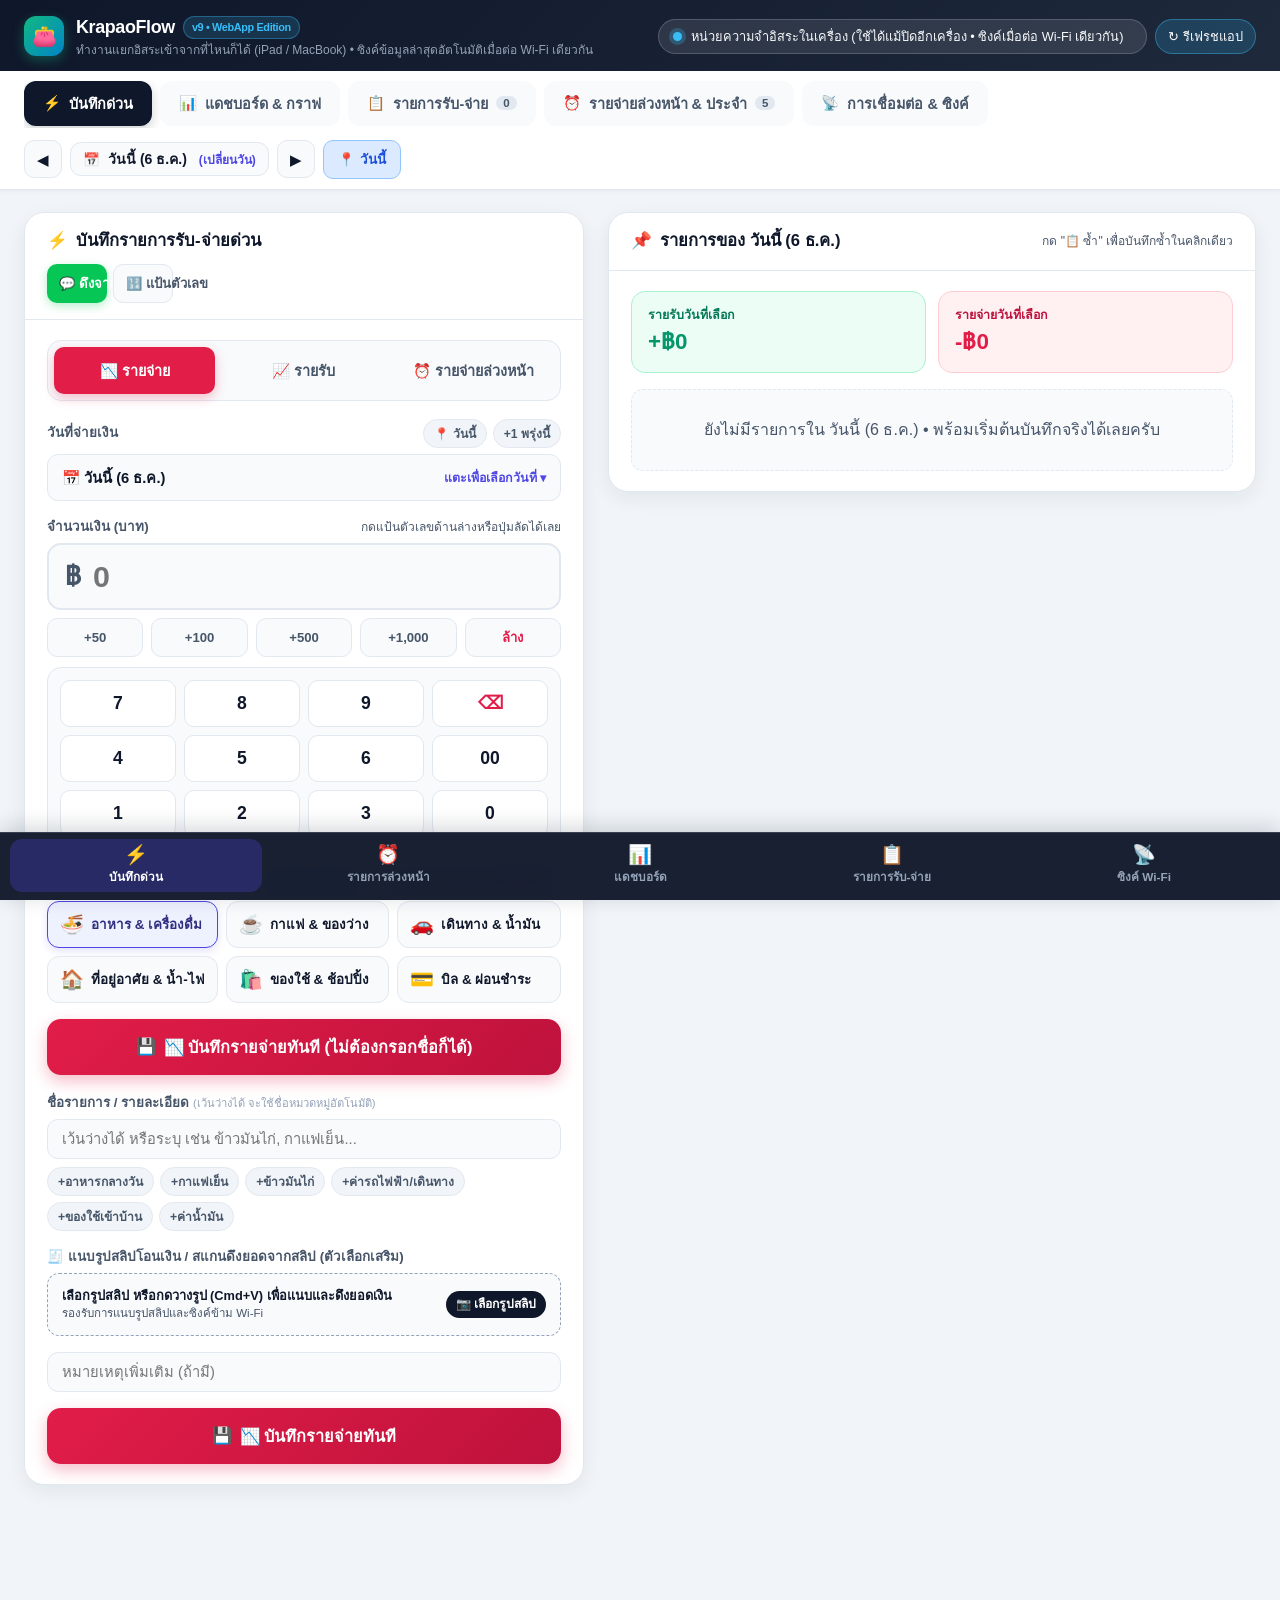
==== KrapaoFlow-Portable-App.html @ 276aabe4 "Add 1-Click Krungthai Connext & LINE smart text import modal" ====
<!DOCTYPE html>
<html lang="th">
<head>
  <meta charset="UTF-8" />
  <meta name="viewport" content="width=device-width, initial-scale=1.0, viewport-fit=cover" />
  <title>KrapaoFlow — บันทึกรายรับ-รายจ่าย • แดชบอร์ดกราฟ • ซิงค์ Wi-Fi เดียวกัน</title>
  <link rel="icon" href="./icon.svg" type="image/svg+xml" />
  <link rel="apple-touch-icon" href="./icon.svg" />
  <style>
:root {
  --bg-app: #F1F5F9;
  --bg-surface: #FFFFFF;
  --bg-subtle: #F8FAFC;
  --bg-header: #0F172A;
  --text-main: #0F172A;
  --text-secondary: #475569;
  --text-muted: #94A3B8;
  --border-color: #E2E8F0;
  --border-focus: #4F46E5;

  --income-color: #059669;
  --income-light: #10B981;
  --income-bg: #ECFDF5;
  --income-border: #A7F3D0;

  --expense-color: #E11D48;
  --expense-light: #F43F5E;
  --expense-bg: #FFF1F2;
  --expense-border: #FECDD3;

  --upcoming-color: #4F46E5;
  --upcoming-bg: #EEF2FF;
  --upcoming-border: #C7D2FE;

  --radius-sm: 10px;
  --radius-md: 14px;
  --radius-lg: 20px;
  --radius-xl: 24px;

  --shadow-sm: 0 1px 3px rgba(15, 23, 42, 0.06);
  --shadow-md: 0 6px 20px rgba(15, 23, 42, 0.07);
  --shadow-lg: 0 16px 36px rgba(15, 23, 42, 0.16);
}

* {
  box-sizing: border-box;
  margin: 0;
  padding: 0;
  -webkit-tap-highlight-color: transparent;
}

html {
  width: 100%;
  max-width: 100vw;
  overflow-x: hidden;
}

body {
  font-family: -apple-system, BlinkMacSystemFont, "SF Pro Text", "SF Pro Display", "IBM Plex Sans Thai", "Sarabun", sans-serif;
  background-color: var(--bg-app);
  color: var(--text-main);
  line-height: 1.5;
  width: 100%;
  max-width: 100vw;
  min-height: 100vh;
  overflow-x: hidden;
  padding-bottom: 45vh;
}

/* Top Header (with iPadOS Standalone Safe-Area Inset support) */
.topbar {
  background: linear-gradient(135deg, #0F172A 0%, #1E293B 100%);
  color: #FFFFFF;
  padding: max(14px, calc(env(safe-area-inset-top, 0px) + 10px)) 24px 12px;
  position: relative;
  z-index: 120;
}

.topbar-inner {
  max-width: 1400px;
  margin: 0 auto;
  display: flex;
  align-items: center;
  justify-content: space-between;
  flex-wrap: wrap;
  gap: 14px;
}

.brand {
  display: flex;
  align-items: center;
  gap: 12px;
}

.brand-logo {
  width: 40px;
  height: 40px;
  border-radius: 12px;
  background: linear-gradient(135deg, #10B981, #0284C7);
  display: flex;
  align-items: center;
  justify-content: center;
  font-size: 20px;
  box-shadow: 0 4px 12px rgba(16, 185, 129, 0.35);
}

.brand-title {
  font-size: 1.12rem;
  font-weight: 800;
  letter-spacing: -0.02em;
  display: flex;
  align-items: center;
  gap: 8px;
}

.brand-badge {
  font-size: 0.68rem;
  background: rgba(56, 189, 248, 0.16);
  border: 1px solid rgba(56, 189, 248, 0.35);
  padding: 2px 8px;
  border-radius: 999px;
  font-weight: 600;
  color: #38BDF8;
}

/* Primary Navigation Bar */
.primary-nav-wrap {
  background: #FFFFFF;
  border-bottom: 1px solid var(--border-color);
  position: relative;
  z-index: 115;
  box-shadow: var(--shadow-sm);
}

button,
.nav-tab-btn,
.type-tab,
.cat-chip,
.quick-amt-btn,
.numpad-btn,
.quick-tag,
.filter-pill,
.btn-action-sm,
.btn-pay-now,
.btn-today,
.btn-icon-nav,
.cal-day-cell {
  touch-action: manipulation;
  cursor: pointer;
}

/* Critical iPadOS WebKit Standalone Fix: prevent child spans inside buttons from splitting touchstart/touchend targets */
button > *,
.cat-chip *,
.nav-tab-btn > *,
.type-tab > *,
.btn-submit > *,
.btn-today > *,
.wifi-sync-pill > *,
.btn-action-sm > *,
.cal-day-cell * {
  pointer-events: none;
}

button:active,
.cat-chip:active,
.quick-amt-btn:active,
.filter-pill:active,
.nav-tab-btn:active {
  transform: scale(0.97);
}

.primary-nav-inner {
  max-width: 1400px;
  margin: 0 auto;
  padding: 10px 24px;
  display: flex;
  align-items: center;
  justify-content: space-between;
  gap: 12px;
  flex-wrap: wrap;
}

.nav-tabs {
  display: flex;
  align-items: center;
  gap: 8px;
  overflow-x: auto;
  padding-bottom: 2px;
}

.nav-tab-btn {
  display: inline-flex;
  align-items: center;
  gap: 8px;
  padding: 10px 18px;
  border-radius: 12px;
  border: 1.5px solid transparent;
  background: var(--bg-subtle);
  color: var(--text-secondary);
  font-size: 0.9rem;
  font-weight: 700;
  cursor: pointer;
  transition: all 0.18s ease;
  white-space: nowrap;
}

.nav-tab-btn:hover {
  background: #E2E8F0;
  color: var(--text-main);
}

.nav-tab-btn.active {
  background: #0F172A;
  color: #FFFFFF;
  box-shadow: 0 4px 12px rgba(15, 23, 42, 0.2);
}

.nav-tab-badge {
  font-size: 0.72rem;
  padding: 1px 7px;
  border-radius: 999px;
  background: rgba(255, 255, 255, 0.2);
  color: inherit;
}

.nav-tab-btn:not(.active) .nav-tab-badge {
  background: #E2E8F0;
  color: #475569;
}

/* Global Date Bar */
.date-quick-bar {
  display: flex;
  align-items: center;
  gap: 8px;
  flex-wrap: wrap;
}

.btn-icon-nav {
  width: 38px;
  height: 38px;
  border-radius: 10px;
  border: 1px solid var(--border-color);
  background: var(--bg-subtle);
  color: var(--text-main);
  font-size: 0.92rem;
  cursor: pointer;
  display: flex;
  align-items: center;
  justify-content: center;
  transition: all 0.15s;
}

.btn-icon-nav:hover {
  background: #E2E8F0;
}

.date-display-box {
  display: flex;
  align-items: center;
  gap: 8px;
  background: var(--bg-subtle);
  border: 1px solid var(--border-color);
  padding: 5px 12px;
  border-radius: 11px;
}

.date-label-thai {
  font-weight: 700;
  font-size: 0.88rem;
  color: var(--text-main);
}

.date-input-native {
  border: 1px solid var(--border-color);
  background: #FFFFFF;
  padding: 4px 8px;
  border-radius: 8px;
  font-family: inherit;
  font-size: 0.82rem;
  color: var(--text-main);
  cursor: pointer;
}

.btn-today {
  display: inline-flex;
  align-items: center;
  gap: 5px;
  padding: 8px 14px;
  border-radius: 10px;
  font-weight: 700;
  font-size: 0.84rem;
  cursor: pointer;
  border: none;
  transition: all 0.2s;
}

.btn-today.is-today {
  background: #DBEAFE;
  color: #1D4ED8;
  border: 1px solid #93C5FD;
}

.btn-today.not-today {
  background: linear-gradient(135deg, #2563EB, #4F46E5);
  color: #FFFFFF;
  box-shadow: 0 4px 12px rgba(37, 99, 235, 0.3);
}

/* Wi-Fi Sync Status Pill */
.wifi-sync-pill {
  display: flex;
  align-items: center;
  gap: 9px;
  background: rgba(255, 255, 255, 0.1);
  border: 1px solid rgba(255, 255, 255, 0.18);
  padding: 6px 14px;
  border-radius: 999px;
  cursor: pointer;
  transition: all 0.2s ease;
  color: #F8FAFC;
  font-size: 0.8rem;
}

.wifi-sync-pill:hover {
  background: rgba(255, 255, 255, 0.18);
}

.sync-dot {
  width: 9px;
  height: 9px;
  border-radius: 50%;
  background: #10B981;
  box-shadow: 0 0 0 4px rgba(16, 185, 129, 0.25);
  animation: pulseDot 2s infinite;
}

.sync-dot.standalone {
  background: #38BDF8;
  box-shadow: 0 0 0 4px rgba(56, 189, 248, 0.25);
  animation: none;
}

@keyframes pulseDot {
  0%, 100% { transform: scale(1); opacity: 1; }
  50% { transform: scale(1.2); opacity: 0.8; }
}

/* Main Container */
.main-container {
  max-width: 1400px;
  margin: 0 auto;
  padding: 22px 24px;
}

.view-section {
  display: none;
  animation: fadeInView 0.2s ease;
}

.view-section.active {
  display: block;
}

@keyframes fadeInView {
  from { opacity: 0; transform: translateY(6px); }
  to { opacity: 1; transform: translateY(0); }
}

/* ==========================================
   VIEW 1: QUICK RECORD
   ========================================== */
.record-view-grid {
  display: grid;
  grid-template-columns: 560px 1fr;
  gap: 24px;
  align-items: start;
}

.panel-card {
  background: var(--bg-surface);
  border-radius: var(--radius-lg);
  border: 1px solid var(--border-color);
  box-shadow: var(--shadow-md);
  overflow: hidden;
}

.panel-header {
  padding: 16px 22px;
  border-bottom: 1px solid var(--border-color);
  display: flex;
  align-items: center;
  justify-content: space-between;
  gap: 10px;
  flex-wrap: wrap;
}

.panel-title {
  font-size: 1.04rem;
  font-weight: 800;
  display: flex;
  align-items: center;
  gap: 8px;
}

.panel-body {
  padding: 20px 22px;
}

.entry-type-tabs {
  display: grid;
  grid-template-columns: repeat(3, 1fr);
  gap: 8px;
  background: var(--bg-subtle);
  padding: 6px;
  border-radius: 14px;
  border: 1px solid var(--border-color);
  margin-bottom: 18px;
}

.type-tab {
  border: none;
  background: transparent;
  padding: 12px 10px;
  border-radius: 10px;
  font-weight: 800;
  font-size: 0.9rem;
  cursor: pointer;
  color: var(--text-secondary);
  transition: all 0.15s;
  display: flex;
  align-items: center;
  justify-content: center;
  gap: 6px;
}

.type-tab.active-expense {
  background: var(--expense-color);
  color: #FFFFFF;
  box-shadow: 0 4px 12px rgba(225, 29, 72, 0.28);
}

.type-tab.active-income {
  background: var(--income-color);
  color: #FFFFFF;
  box-shadow: 0 4px 12px rgba(5, 150, 105, 0.28);
}

.type-tab.active-scheduled {
  background: var(--upcoming-color);
  color: #FFFFFF;
  box-shadow: 0 4px 12px rgba(79, 70, 229, 0.28);
}

.form-group {
  margin-bottom: 16px;
}

.form-label-row {
  display: flex;
  align-items: center;
  justify-content: space-between;
  margin-bottom: 6px;
  flex-wrap: wrap;
  gap: 6px;
}

.form-label {
  font-size: 0.84rem;
  font-weight: 700;
  color: var(--text-secondary);
}

.amount-input-wrap {
  position: relative;
  display: flex;
  align-items: center;
}

.currency-prefix {
  position: absolute;
  left: 18px;
  font-size: 1.65rem;
  font-weight: 800;
  color: var(--text-secondary);
}

.amount-input {
  width: 100%;
  padding: 14px 18px 14px 44px;
  font-size: 1.9rem;
  font-weight: 800;
  border-radius: 14px;
  border: 2px solid var(--border-color);
  background: var(--bg-subtle);
  color: var(--text-main);
  font-family: inherit;
  transition: all 0.15s;
}

.amount-input:focus {
  outline: none;
  border-color: var(--border-focus);
  background: #FFFFFF;
}

.quick-amounts {
  display: flex;
  gap: 8px;
  flex-wrap: wrap;
  margin-top: 8px;
}

.quick-amt-btn {
  flex: 1;
  min-width: 60px;
  padding: 8px 12px;
  border-radius: 10px;
  border: 1px solid var(--border-color);
  background: var(--bg-subtle);
  font-size: 0.82rem;
  font-weight: 700;
  color: var(--text-secondary);
  cursor: pointer;
  transition: all 0.15s;
}

.quick-amt-btn:hover {
  background: #E2E8F0;
  color: var(--text-main);
}

.numpad-grid {
  display: grid;
  grid-template-columns: repeat(4, 1fr);
  gap: 8px;
  margin-top: 10px;
  padding: 12px;
  background: var(--bg-subtle);
  border-radius: 14px;
  border: 1px solid var(--border-color);
}

.numpad-btn {
  padding: 12px;
  border-radius: 10px;
  border: 1px solid var(--border-color);
  background: #FFFFFF;
  font-size: 1.1rem;
  font-weight: 800;
  cursor: pointer;
  color: var(--text-main);
}

/* Editable Category Grid */
.category-grid {
  display: grid;
  grid-template-columns: repeat(3, 1fr);
  gap: 8px;
}

.cat-chip-wrap {
  position: relative;
  display: flex;
}

.cat-chip {
  width: 100%;
  display: flex;
  align-items: center;
  gap: 7px;
  padding: 11px 12px;
  border-radius: 12px;
  border: 1.5px solid var(--border-color);
  background: var(--bg-subtle);
  cursor: pointer;
  font-size: 0.84rem;
  font-weight: 700;
  color: var(--text-main);
  transition: all 0.15s;
  text-align: left;
}

.cat-chip-top {
  display: flex;
  align-items: center;
  gap: 7px;
  width: 100%;
}

.cat-chip:hover {
  border-color: #94A3B8;
  background: #FFFFFF;
}

.cat-chip.selected {
  border-color: #4F46E5;
  background: #EEF2FF;
  color: #312E81;
  box-shadow: 0 3px 8px rgba(79, 70, 229, 0.16);
}

.cat-chip-icon {
  font-size: 1.2rem;
  flex-shrink: 0;
}

.cat-chip-name {
  overflow: hidden;
  text-overflow: ellipsis;
  white-space: nowrap;
}

.cat-edit-actions {
  position: absolute;
  top: -8px;
  right: -6px;
  display: flex;
  gap: 5px;
  z-index: 15;
}

.cat-action-mini {
  width: 30px;
  height: 30px;
  border-radius: 999px;
  border: 1.5px solid var(--border-color);
  background: #FFFFFF;
  font-size: 0.82rem;
  cursor: pointer;
  display: flex;
  align-items: center;
  justify-content: center;
  box-shadow: 0 3px 8px rgba(0, 0, 0, 0.16);
}

.cat-action-mini.del {
  background: #FFE4E6;
  color: #E11D48;
  border-color: #FECDD3;
}

.cat-action-mini.edit {
  background: #EEF2FF;
  color: #4F46E5;
  border-color: #C7D2FE;
}

/* Slip Attachment Box */
.slip-upload-box {
  border: 1.5px dashed #94A3B8;
  background: #F8FAFC;
  border-radius: 12px;
  padding: 12px 14px;
  display: flex;
  align-items: center;
  justify-content: space-between;
  gap: 12px;
  flex-wrap: wrap;
}

.slip-preview-thumb {
  width: 48px;
  height: 48px;
  border-radius: 8px;
  object-fit: cover;
  border: 1px solid var(--border-color);
  cursor: pointer;
}

.text-input {
  width: 100%;
  padding: 11px 14px;
  border-radius: 11px;
  border: 1.5px solid var(--border-color);
  background: var(--bg-subtle);
  font-family: inherit;
  font-size: 0.92rem;
  color: var(--text-main);
}

.text-input:focus {
  outline: none;
  border-color: var(--border-focus);
  background: #FFFFFF;
}

.quick-tags {
  display: flex;
  gap: 6px;
  flex-wrap: wrap;
  margin-top: 8px;
}

.quick-tag {
  font-size: 0.76rem;
  padding: 4px 10px;
  border-radius: 999px;
  background: #F1F5F9;
  color: var(--text-secondary);
  border: 1px solid var(--border-color);
  cursor: pointer;
  font-weight: 600;
}

.quick-tag:hover {
  background: #E2E8F0;
  color: var(--text-main);
}

.btn-submit {
  width: 100%;
  padding: 15px 20px;
  border-radius: 14px;
  border: none;
  font-size: 1.02rem;
  font-weight: 800;
  color: #FFFFFF;
  cursor: pointer;
  display: flex;
  align-items: center;
  justify-content: center;
  gap: 8px;
  transition: all 0.2s;
  margin-top: 8px;
}

.btn-submit.expense {
  background: linear-gradient(135deg, #E11D48, #BE123C);
  box-shadow: 0 6px 16px rgba(225, 29, 72, 0.3);
}

.btn-submit.income {
  background: linear-gradient(135deg, #059669, #047857);
  box-shadow: 0 6px 16px rgba(5, 150, 105, 0.3);
}

.btn-submit.scheduled {
  background: linear-gradient(135deg, #4F46E5, #4338CA);
  box-shadow: 0 6px 16px rgba(79, 70, 229, 0.3);
}

.mini-day-summary {
  display: grid;
  grid-template-columns: repeat(2, 1fr);
  gap: 12px;
  margin-bottom: 16px;
}

.mini-stat-box {
  padding: 14px 16px;
  border-radius: 14px;
  border: 1px solid var(--border-color);
  background: var(--bg-subtle);
}

.mini-stat-box.inc { background: var(--income-bg); border-color: var(--income-border); }
.mini-stat-box.exp { background: var(--expense-bg); border-color: var(--expense-border); }

/* ==========================================
   VIEW 2: DASHBOARD & CHARTS (4 Core KPIs)
   ========================================== */
.dashboard-grid {
  display: grid;
  grid-template-columns: repeat(4, 1fr);
  gap: 16px;
  margin-bottom: 22px;
}

.kpi-card {
  background: var(--bg-surface);
  border-radius: var(--radius-lg);
  padding: 18px 20px;
  border: 1px solid var(--border-color);
  box-shadow: var(--shadow-sm);
  display: flex;
  flex-direction: column;
  justify-content: space-between;
}

.kpi-card.income-card { border-top: 4px solid var(--income-color); }
.kpi-card.expense-card { border-top: 4px solid var(--expense-color); }
.kpi-card.balance-card { border-top: 4px solid #0284C7; }
.kpi-card.target-card {
  background: linear-gradient(145deg, #1E1B4B 0%, #312E81 100%);
  color: #FFFFFF;
  border: none;
  box-shadow: 0 10px 25px rgba(49, 46, 129, 0.25);
}

.kpi-header {
  display: flex;
  align-items: center;
  justify-content: space-between;
  margin-bottom: 6px;
  gap: 4px;
}

.kpi-title {
  font-size: 0.84rem;
  font-weight: 700;
  color: var(--text-secondary);
}

.target-card .kpi-title { color: #C7D2FE; }

.kpi-badge {
  font-size: 0.7rem;
  font-weight: 700;
  padding: 2px 8px;
  border-radius: 999px;
  white-space: nowrap;
}

.kpi-badge.income { background: var(--income-bg); color: var(--income-color); }
.kpi-badge.expense { background: var(--expense-bg); color: var(--expense-color); }
.kpi-badge.balance { background: #E0F2FE; color: #0369A1; }
.kpi-badge.urgent { background: rgba(245, 158, 11, 0.25); color: #FDE68A; }

.kpi-amount {
  font-size: 1.75rem;
  font-weight: 800;
  letter-spacing: -0.02em;
  margin: 4px 0 8px;
}

.kpi-amount.income { color: var(--income-color); }
.kpi-amount.expense { color: var(--expense-color); }
.kpi-amount.balance { color: #0F172A; }
.kpi-amount.target { color: #FDE047; }

.kpi-sub {
  font-size: 0.76rem;
  color: var(--text-secondary);
  display: flex;
  align-items: center;
  justify-content: space-between;
  padding-top: 8px;
  border-top: 1px dashed var(--border-color);
}

.target-card .kpi-sub {
  color: #E0E7FF;
  border-top-color: rgba(255, 255, 255, 0.15);
}

.charts-grid-top {
  display: grid;
  grid-template-columns: 1.45fr 1fr;
  gap: 20px;
  margin-bottom: 20px;
}

.chart-card {
  background: var(--bg-surface);
  border-radius: var(--radius-lg);
  border: 1px solid var(--border-color);
  box-shadow: var(--shadow-sm);
  padding: 20px 22px;
  margin-bottom: 20px;
}

.chart-header {
  display: flex;
  align-items: center;
  justify-content: space-between;
  gap: 12px;
  flex-wrap: wrap;
  margin-bottom: 16px;
}

.chart-title {
  font-size: 1.02rem;
  font-weight: 800;
  color: var(--text-main);
  display: flex;
  align-items: center;
  gap: 8px;
}

.chart-subtitle {
  font-size: 0.78rem;
  color: var(--text-secondary);
}

/* Donut Chart */
.donut-layout {
  display: grid;
  grid-template-columns: 195px 1fr;
  gap: 18px;
  align-items: center;
}

.donut-svg-wrap {
  position: relative;
  width: 186px;
  height: 186px;
  margin: 0 auto;
}

.donut-center-label {
  position: absolute;
  inset: 0;
  display: flex;
  flex-direction: column;
  align-items: center;
  justify-content: center;
  text-align: center;
  pointer-events: none;
}

.donut-rank-list {
  display: flex;
  flex-direction: column;
  gap: 10px;
  max-height: 230px;
  overflow-y: auto;
}

.donut-rank-item {
  display: flex;
  flex-direction: column;
  gap: 4px;
}

.donut-rank-top {
  display: flex;
  align-items: center;
  justify-content: space-between;
  font-size: 0.8rem;
  font-weight: 700;
}

.donut-rank-bar-bg {
  width: 100%;
  height: 7px;
  background: #F1F5F9;
  border-radius: 999px;
  overflow: hidden;
}

/* Monthly Calendar Heatmap */
.calendar-heatmap-grid {
  display: grid;
  grid-template-columns: repeat(7, 1fr);
  gap: 6px;
}

.cal-weekday-head {
  text-align: center;
  font-size: 0.76rem;
  font-weight: 800;
  color: var(--text-secondary);
  padding: 6px 0;
}

.cal-day-cell {
  min-height: 74px;
  border-radius: 11px;
  border: 1px solid var(--border-color);
  background: #FFFFFF;
  padding: 6px 8px;
  cursor: pointer;
  display: flex;
  flex-direction: column;
  justify-content: space-between;
  transition: all 0.15s;
}

.cal-day-cell:hover {
  border-color: #6366F1;
  transform: translateY(-1px);
}

.cal-day-cell.selected {
  border: 2px solid #4F46E5;
  box-shadow: 0 3px 10px rgba(79, 70, 229, 0.18);
}

.cal-day-cell.empty {
  background: transparent;
  border-color: transparent;
  cursor: default;
}

.cal-day-num {
  font-size: 0.78rem;
  font-weight: 800;
  color: var(--text-main);
  display: flex;
  justify-content: space-between;
}

.cal-day-amts {
  display: flex;
  flex-direction: column;
  align-items: flex-end;
  font-size: 0.68rem;
  font-weight: 700;
  line-height: 1.25;
}

/* Target Gauge */
.target-chart-grid {
  display: grid;
  grid-template-columns: 250px 1fr;
  gap: 24px;
  align-items: center;
}

.planner-metrics {
  display: grid;
  grid-template-columns: repeat(3, 1fr);
  gap: 12px;
  margin-bottom: 14px;
}

.planner-metric-box {
  background: var(--bg-subtle);
  border: 1px solid var(--border-color);
  border-radius: 14px;
  padding: 12px 16px;
}

.planner-metric-box.highlight {
  background: #EEF2FF;
  border-color: #A5B4FC;
}

.pm-label {
  font-size: 0.76rem;
  color: var(--text-secondary);
  margin-bottom: 4px;
  font-weight: 600;
}

.pm-val {
  font-size: 1.25rem;
  font-weight: 800;
  color: var(--text-main);
}

.segmented-control {
  display: inline-flex;
  background: #F1F5F9;
  padding: 4px;
  border-radius: 11px;
  border: 1px solid var(--border-color);
}

.filter-pill {
  border: none;
  background: transparent;
  padding: 6px 13px;
  border-radius: 8px;
  font-size: 0.8rem;
  font-weight: 700;
  color: var(--text-secondary);
  cursor: pointer;
  transition: all 0.15s;
}

.filter-pill.active {
  background: #FFFFFF;
  color: var(--text-main);
  box-shadow: 0 1px 3px rgba(0, 0, 0, 0.08);
}

.filter-pill.active.income-only { background: var(--income-color); color: #FFFFFF; }
.filter-pill.active.expense-only { background: var(--expense-color); color: #FFFFFF; }

/* ==========================================
   VIEW 3: TRANSACTIONS LIST
   ========================================== */
.filter-toolbar {
  display: flex;
  flex-direction: column;
  gap: 14px;
  padding: 18px 22px;
  background: var(--bg-subtle);
  border-bottom: 1px solid var(--border-color);
}

.filter-row-top, .filter-row-bottom {
  display: flex;
  align-items: center;
  justify-content: space-between;
  flex-wrap: wrap;
  gap: 12px;
}

.search-box {
  flex: 1;
  min-width: 220px;
  position: relative;
}

.search-input {
  width: 100%;
  padding: 9px 14px 9px 36px;
  border-radius: 10px;
  border: 1px solid var(--border-color);
  background: #FFFFFF;
  font-size: 0.88rem;
  font-family: inherit;
}

.search-icon {
  position: absolute;
  left: 12px;
  top: 50%;
  transform: translateY(-50%);
  font-size: 0.88rem;
  color: var(--text-muted);
}

.select-filter {
  padding: 9px 14px;
  border-radius: 10px;
  border: 1px solid var(--border-color);
  background: #FFFFFF;
  font-size: 0.86rem;
  font-family: inherit;
  color: var(--text-main);
  cursor: pointer;
}

.period-summary-strip {
  display: grid;
  grid-template-columns: repeat(3, 1fr);
  gap: 14px;
  padding: 16px 22px;
  background: #FFFFFF;
  border-bottom: 1px solid var(--border-color);
}

.ps-item {
  padding: 12px 16px;
  border-radius: 12px;
  background: var(--bg-subtle);
  border: 1px solid var(--border-color);
  display: flex;
  align-items: center;
  justify-content: space-between;
}

.ps-label { font-size: 0.8rem; color: var(--text-secondary); font-weight: 700; }
.ps-val { font-size: 1.15rem; font-weight: 800; }
.ps-val.inc { color: var(--income-color); }
.ps-val.exp { color: var(--expense-color); }
.ps-val.net { color: #0284C7; }

.tx-list-container {
  padding: 18px 22px;
}

.tx-day-group {
  margin-bottom: 20px;
}

.tx-day-header {
  display: flex;
  align-items: center;
  justify-content: space-between;
  padding: 8px 12px;
  background: #F1F5F9;
  border-radius: 10px;
  margin-bottom: 10px;
  font-size: 0.82rem;
  font-weight: 700;
  color: var(--text-secondary);
}

.tx-item {
  display: flex;
  align-items: center;
  justify-content: space-between;
  padding: 12px 16px;
  border-radius: 14px;
  border: 1px solid var(--border-color);
  background: #FFFFFF;
  margin-bottom: 8px;
  transition: all 0.15s;
  gap: 10px;
}

.tx-item:hover {
  border-color: #CBD5E1;
  box-shadow: var(--shadow-sm);
}

.tx-left {
  display: flex;
  align-items: center;
  gap: 12px;
  min-width: 0;
}

.tx-icon {
  width: 42px;
  height: 42px;
  border-radius: 12px;
  display: flex;
  align-items: center;
  justify-content: center;
  font-size: 1.25rem;
  flex-shrink: 0;
}

.tx-icon.income { background: var(--income-bg); border: 1px solid var(--income-border); }
.tx-icon.expense { background: var(--expense-bg); border: 1px solid var(--expense-border); }

.tx-title { font-weight: 700; font-size: 0.92rem; color: var(--text-main); }

.tx-meta {
  display: flex;
  align-items: center;
  gap: 6px;
  flex-wrap: wrap;
  font-size: 0.74rem;
  color: var(--text-secondary);
  margin-top: 2px;
}

.tx-cat-tag {
  background: #F1F5F9;
  padding: 2px 7px;
  border-radius: 6px;
  font-weight: 600;
}

.tx-right {
  display: flex;
  align-items: center;
  gap: 6px;
  flex-shrink: 0;
}

.tx-amount { font-size: 1.04rem; font-weight: 800; margin-right: 4px; }
.tx-amount.income { color: var(--income-color); }
.tx-amount.expense { color: var(--expense-color); }

.btn-action-sm {
  padding: 5px 8px;
  border-radius: 8px;
  border: 1px solid var(--border-color);
  background: var(--bg-subtle);
  color: var(--text-secondary);
  font-size: 0.73rem;
  font-weight: 700;
  cursor: pointer;
  display: inline-flex;
  align-items: center;
  gap: 3px;
}

.btn-action-sm:hover {
  background: #E2E8F0;
  color: var(--text-main);
}

.btn-action-sm.dup {
  color: #0284C7;
  border-color: #BAE6FD;
  background: #F0F9FF;
}

.btn-action-sm.edit {
  color: #4F46E5;
  border-color: #C7D2FE;
  background: #EEF2FF;
}

.btn-delete-icon {
  width: 30px;
  height: 30px;
  border-radius: 8px;
  border: none;
  background: transparent;
  color: var(--text-muted);
  cursor: pointer;
  font-size: 0.9rem;
}

.btn-delete-icon:hover {
  background: #FFE4E6;
  color: #E11D48;
}

/* ==========================================
   VIEW 4: UPCOMING SCHEDULED EXPENSES
   ========================================== */
.scheduled-list {
  display: flex;
  flex-direction: column;
  gap: 10px;
}

.scheduled-item {
  display: flex;
  align-items: center;
  justify-content: space-between;
  gap: 12px;
  padding: 14px 16px;
  border-radius: 14px;
  border: 1px solid var(--border-color);
  background: #FFFFFF;
  flex-wrap: wrap;
}

.scheduled-item.paid { opacity: 0.6; background: #F8FAFC; }

.sch-info { display: flex; align-items: center; gap: 12px; }
.sch-title { font-weight: 700; font-size: 0.94rem; }

.sch-meta {
  font-size: 0.76rem;
  color: var(--text-secondary);
  display: flex;
  align-items: center;
  gap: 8px;
  flex-wrap: wrap;
  margin-top: 3px;
}

.due-badge { padding: 2px 8px; border-radius: 6px; font-weight: 700; font-size: 0.72rem; }
.due-badge.soon { background: #FEF3C7; color: #B45309; }
.due-badge.overdue { background: #FFE4E6; color: #BE123C; }
.due-badge.normal { background: #E0E7FF; color: #4338CA; }
.due-badge.paid { background: #D1FAE5; color: #047857; }
.due-badge.recur { background: #F3E8FF; color: #6B21A8; }

.btn-pay-now {
  padding: 7px 12px;
  border-radius: 9px;
  border: 1px solid #A7F3D0;
  background: #ECFDF5;
  color: #059669;
  font-size: 0.78rem;
  font-weight: 700;
  cursor: pointer;
}

.btn-pay-now:hover { background: #059669; color: #FFFFFF; }

/* ==========================================
   VIEW 5: SYNC & ANYWHERE ACCESS
   ========================================== */
.sync-architecture-grid {
  display: grid;
  grid-template-columns: 1fr 1fr;
  gap: 22px;
}

.lan-url-box {
  background: #0F172A;
  color: #38BDF8;
  padding: 12px 16px;
  border-radius: 12px;
  font-family: monospace;
  font-size: 0.96rem;
  font-weight: 700;
  margin: 10px 0;
  display: flex;
  align-items: center;
  justify-content: space-between;
  gap: 8px;
}

.peer-row {
  display: flex;
  align-items: center;
  justify-content: space-between;
  padding: 11px 14px;
  background: #ECFDF5;
  border: 1px solid #A7F3D0;
  border-radius: 12px;
  font-size: 0.84rem;
  margin-bottom: 8px;
}

/* Modals */
.modal-backdrop {
  position: fixed;
  inset: 0;
  background: rgba(15, 23, 42, 0.6);
  backdrop-filter: blur(4px);
  display: none;
  align-items: center;
  justify-content: center;
  z-index: 250;
  padding: 20px;
}

.modal-backdrop.open {
  display: flex;
}

.modal-card {
  background: #FFFFFF;
  border-radius: var(--radius-xl);
  max-width: 540px;
  width: 100%;
  box-shadow: var(--shadow-lg);
  overflow: hidden;
  border: 1px solid var(--border-color);
}

.modal-header {
  padding: 16px 22px;
  background: #0F172A;
  color: #FFFFFF;
  display: flex;
  align-items: center;
  justify-content: space-between;
}

.modal-body {
  padding: 20px 22px;
  max-height: 82vh;
  overflow-y: auto;
}

.toast-container {
  position: fixed;
  bottom: 84px;
  right: 24px;
  z-index: 300;
  display: flex;
  flex-direction: column;
  gap: 8px;
}

.bottom-app-tabbar {
  position: fixed;
  bottom: 0;
  left: 0;
  right: 0;
  background: rgba(15, 23, 42, 0.96);
  backdrop-filter: blur(12px);
  border-top: 1px solid rgba(255, 255, 255, 0.14);
  display: grid;
  grid-template-columns: repeat(5, 1fr);
  padding: 6px 10px max(8px, env(safe-area-inset-bottom, 8px));
  z-index: 200;
  box-shadow: 0 -4px 20px rgba(15, 23, 42, 0.18);
}

.bottom-tab-item {
  border: none;
  background: transparent;
  color: #94A3B8;
  display: flex;
  flex-direction: column;
  align-items: center;
  justify-content: center;
  gap: 3px;
  padding: 6px 4px;
  border-radius: 12px;
  cursor: pointer;
  font-family: inherit;
  transition: all 0.15s ease;
}

.bottom-tab-item.active {
  background: rgba(79, 70, 229, 0.28);
  color: #FFFFFF;
}

.bottom-tab-item .bt-icon {
  font-size: 1.2rem;
  line-height: 1;
}

.bottom-tab-item .bt-label {
  font-size: 0.74rem;
  font-weight: 700;
  white-space: nowrap;
}

.toast {
  background: #0F172A;
  color: #FFFFFF;
  padding: 12px 18px;
  border-radius: 12px;
  box-shadow: var(--shadow-lg);
  font-size: 0.86rem;
  font-weight: 600;
  display: flex;
  align-items: center;
  gap: 10px;
  border-left: 4px solid #10B981;
}

@media print {
  .topbar, .primary-nav-wrap, .btn-action-sm, .btn-delete-icon {
    display: none !important;
  }
  .view-section {
    display: block !important;
  }
}

@media (max-width: 1120px) {
  .record-view-grid,
  .charts-grid-top,
  .target-chart-grid,
  .sync-architecture-grid {
    grid-template-columns: minmax(0, 1fr);
  }
  .dashboard-grid {
    grid-template-columns: repeat(2, minmax(0, 1fr));
  }
  .nav-tabs {
    width: 100%;
    flex-wrap: wrap;
    gap: 6px;
  }
  .nav-tab-btn {
    flex: 1 1 auto;
    justify-content: center;
    padding: 9px 12px;
    font-size: 0.84rem;
  }
  .date-quick-bar {
    width: 100%;
    justify-content: space-between;
  }
}

@media (max-width: 640px) {
  .dashboard-grid,
  .period-summary-strip,
  .planner-metrics,
  .donut-layout {
    grid-template-columns: 1fr;
  }
}

</style>
</head>
<body>
  <!-- Top Header -->
  <header class="topbar">
    <div class="topbar-inner">
      <div class="brand">
        <div class="brand-logo">👛</div>
        <div>
          <div class="brand-title">
            KrapaoFlow
            <span class="brand-badge">v9 • WebApp Edition</span>
          </div>
          <div style="font-size:0.75rem;color:#94A3B8;">
            ทำงานแยกอิสระเข้าจากที่ไหนก็ได้ (iPad / MacBook) • ซิงค์ข้อมูลล่าสุดอัตโนมัติเมื่อต่อ Wi-Fi เดียวกัน
          </div>
        </div>
      </div>

      <div style="display:flex;align-items:center;gap:8px;flex-wrap:wrap;">
        <!-- Real-time Connection & Same Wi-Fi Auto-Sync Status Pill -->
        <button type="button" class="wifi-sync-pill" id="btnTopSyncPill" title="คลิกเพื่อเปิดหมวดการเชื่อมต่อและตั้งค่าการซิงค์ Wi-Fi">
          <span class="sync-dot" id="syncDot"></span>
          <span id="syncStatusText">กำลังตรวจสอบเครือข่าย...</span>
          <span style="opacity:0.8;font-size:0.74rem;" id="syncPeerCountBadge"></span>
        </button>
        <!-- Quick Refresh Button for iPad Home Screen Standalone Mode -->
        <button type="button" class="wifi-sync-pill" id="btnForceReloadApp" title="กดเพื่ออัปเดตและรีเฟรชแอปบนหน้าจอโฮม iPad" style="padding:6px 12px;background:rgba(56,189,248,0.18);border-color:rgba(56,189,248,0.4);">
          <span>↻ รีเฟรชแอป</span>
        </button>
      </div>
    </div>
  </header>

  <!-- Primary Navigation Bar -->
  <nav class="primary-nav-wrap" aria-label="เมนูหลักแยกหมวดหมู่">
    <div class="primary-nav-inner">
      <div class="nav-tabs" role="tablist">
        <button type="button" class="nav-tab-btn active" data-nav-view="record">
          <span>⚡</span>
          <span>บันทึกด่วน</span>
        </button>
        <button type="button" class="nav-tab-btn" data-nav-view="dashboard">
          <span>📊</span>
          <span>แดชบอร์ด &amp; กราฟ</span>
        </button>
        <button type="button" class="nav-tab-btn" data-nav-view="transactions">
          <span>📋</span>
          <span>รายการรับ-จ่าย</span>
          <span class="nav-tab-badge" id="navTxCountBadge">0</span>
        </button>
        <button type="button" class="nav-tab-btn" data-nav-view="upcoming">
          <span>⏰</span>
          <span>รายจ่ายล่วงหน้า &amp; ประจำ</span>
          <span class="nav-tab-badge" id="navUpcomingCountBadge">0</span>
        </button>
        <button type="button" class="nav-tab-btn" data-nav-view="sync">
          <span>📡</span>
          <span>การเชื่อมต่อ &amp; ซิงค์</span>
        </button>
      </div>

      <!-- Global Date Picker & "📍 วันนี้" Button (100% Pure HTML - No native UIKit DatePicker overlay bug) -->
      <div class="date-quick-bar">
        <button type="button" class="btn-icon-nav" id="btnPrevDate" title="วันก่อนหน้า">◀</button>
        <input type="hidden" id="mainDatePicker" />
        <button type="button" class="date-display-box" id="btnOpenMainCalendar" style="cursor:pointer;">
          <span>📅</span>
          <span class="date-label-thai" id="selectedDateThaiLabel">วันนี้</span>
          <span style="font-size:0.75rem;color:#4F46E5;font-weight:700;margin-left:4px;">(เปลี่ยนวัน)</span>
        </button>
        <button type="button" class="btn-icon-nav" id="btnNextDate" title="วันถัดไป">▶</button>
        <button type="button" class="btn-today is-today" id="btnGoToday">
          <span>📍</span>
          <span id="btnTodayLabel">วันนี้</span>
        </button>
      </div>
    </div>
  </nav>

  <main class="main-container">

    <!-- =================================================================
         VIEW 1: บันทึกด่วน (QUICK RECORD VIEW)
         ================================================================= -->
    <section class="view-section active" id="view-record" aria-label="หมวดบันทึกรายรับรายจ่ายด่วน">
      <div class="record-view-grid">
        <!-- Left: Quick Entry Form -->
        <div class="panel-card">
          <div class="panel-header">
            <div class="panel-title">
              <span>⚡</span>
              <span>บันทึกรายการรับ-จ่ายด่วน</span>
            </div>
            <div style="display:flex;gap:6px;flex-wrap:wrap;">
              <button type="button" class="quick-amt-btn" id="btnOpenLineImportModal" style="flex:0;white-space:nowrap;background:#06C755;color:#FFF;border:none;font-weight:700;box-shadow:0 3px 10px rgba(6,199,85,0.3);">
                💬 ดึงจาก Krungthai / LINE
              </button>
              <button type="button" class="quick-amt-btn" id="btnToggleNumpad" style="flex:0;white-space:nowrap;">
                🔢 แป้นตัวเลข
              </button>
            </div>
          </div>

          <div class="panel-body">
            <!-- Entry Type Tabs -->
            <div class="entry-type-tabs" role="tablist">
              <button type="button" class="type-tab active-expense" id="tabExpense" data-entry-type="expense">
                📉 รายจ่าย
              </button>
              <button type="button" class="type-tab" id="tabIncome" data-entry-type="income">
                📈 รายรับ
              </button>
              <button type="button" class="type-tab" id="tabScheduled" data-entry-type="scheduled">
                ⏰ รายจ่ายล่วงหน้า
              </button>
            </div>

            <form id="entryForm" novalidate>
              <!-- Date Selection (Pure HTML Calendar Trigger - Zero iPadOS UIKit Overlay Bug) -->
              <div class="form-group">
                <div class="form-label-row">
                  <label class="form-label" id="entryDateLabel">วันที่ของรายการ</label>
                  <div style="display:flex;gap:6px;">
                    <button type="button" class="quick-tag" id="btnEntryToday">📍 วันนี้</button>
                    <button type="button" class="quick-tag" id="btnEntryTomorrow">+1 พรุ่งนี้</button>
                    <button type="button" class="quick-tag" id="btnEntryNext7Days" style="display:none;">+7 วัน</button>
                  </div>
                </div>
                <input type="hidden" id="entryDateInput" />
                <button type="button" class="text-input" id="btnOpenEntryCalendar" style="text-align:left;font-weight:700;cursor:pointer;display:flex;align-items:center;justify-content:space-between;">
                  <span id="entryDateDisplayText">📅 วันนี้</span>
                  <span style="font-size:0.78rem;color:#4F46E5;">แตะเพื่อเลือกวันที่ ▾</span>
                </button>
              </div>

              <!-- Recurrence Option (Visible when Scheduled mode is chosen) -->
              <div class="form-group" id="entryRecurrenceGroup" style="display:none;background:#EEF2FF;padding:12px;border-radius:12px;border:1px solid #C7D2FE;">
                <label class="form-label" for="entryRecurrenceSelect" style="color:#312E81;">🔁 รูปแบบการเกิดซ้ำ (รายการประจำอัตโนมัติ):</label>
                <div style="display:grid;grid-template-columns:1fr 1fr;gap:8px;margin-top:6px;">
                  <select id="entryRecurrenceSelect" class="select-filter">
                    <option value="none">ครั้งเดียว (ไม่เกิดซ้ำ)</option>
                    <option value="monthly">🔁 ประจำทุกเดือน (สร้างเดือนถัดไปอัตโนมัติ)</option>
                    <option value="weekly">🔁 ประจำทุกสัปดาห์</option>
                    <option value="installment">💳 ผ่อนชำระ (ระบุงวด เช่น 1/10)</option>
                  </select>
                  <div id="entryInstallmentWrap" style="display:none;gap:6px;align-items:center;">
                    <input type="text" inputmode="numeric" id="entryInstCurrent" class="text-input" placeholder="งวดที่" value="1" style="padding:8px;" />
                    <span>/</span>
                    <input type="text" inputmode="numeric" id="entryInstTotal" class="text-input" placeholder="ทั้งหมด" value="10" style="padding:8px;" />
                  </div>
                </div>
              </div>

              <!-- Amount Input -->
              <div class="form-group">
                <div class="form-label-row">
                  <label class="form-label" for="entryAmountInput">จำนวนเงิน (บาท)</label>
                  <span style="font-size:0.75rem;color:var(--text-secondary);">กดแป้นตัวเลขด้านล่างหรือปุ่มลัดได้เลย</span>
                </div>
                <div class="amount-input-wrap">
                  <span class="currency-prefix" style="pointer-events:none;">฿</span>
                  <input
                    type="text"
                    id="entryAmountInput"
                    class="amount-input"
                    placeholder="0"
                    inputmode="decimal"
                    autocomplete="off"
                  />
                </div>
                <div class="quick-amounts">
                  <button type="button" class="quick-amt-btn" data-add-amt="50">+50</button>
                  <button type="button" class="quick-amt-btn" data-add-amt="100">+100</button>
                  <button type="button" class="quick-amt-btn" data-add-amt="500">+500</button>
                  <button type="button" class="quick-amt-btn" data-add-amt="1000">+1,000</button>
                  <button type="button" class="quick-amt-btn" id="btnClearAmount" style="color:#E11D48;">ล้าง</button>
                </div>

                <!-- Touch Numpad (Visible by default for instant tapping on iPad Portrait & Landscape) -->
                <div class="numpad-grid" id="ipadNumpad" style="display:grid;">
                  <button type="button" class="numpad-btn" data-numpad="7">7</button>
                  <button type="button" class="numpad-btn" data-numpad="8">8</button>
                  <button type="button" class="numpad-btn" data-numpad="9">9</button>
                  <button type="button" class="numpad-btn" data-numpad="DEL" style="color:#E11D48;">⌫</button>
                  <button type="button" class="numpad-btn" data-numpad="4">4</button>
                  <button type="button" class="numpad-btn" data-numpad="5">5</button>
                  <button type="button" class="numpad-btn" data-numpad="6">6</button>
                  <button type="button" class="numpad-btn" data-numpad="00">00</button>
                  <button type="button" class="numpad-btn" data-numpad="1">1</button>
                  <button type="button" class="numpad-btn" data-numpad="2">2</button>
                  <button type="button" class="numpad-btn" data-numpad="3">3</button>
                  <button type="button" class="numpad-btn" data-numpad="0">0</button>
                </div>
              </div>

              <!-- Category Picker with Full Add / Edit / Delete Support -->
              <div class="form-group">
                <div class="form-label-row">
                  <label class="form-label">เลือกประเภทของรายการ</label>
                  <div style="display:flex;gap:6px;flex-wrap:wrap;">
                    <button type="button" class="quick-tag" id="btnOpenAddCategoryModal" style="background:#EEF2FF;color:#4F46E5;border-color:#A5B4FC;font-weight:700;">
                      + เพิ่มประเภทใหม่
                    </button>
                    <button type="button" class="quick-tag" id="btnToggleManageCategories" style="color:#E11D48;border-color:#FECDD3;background:#FFF1F2;">
                      ⚙️ แก้ไข / ลบประเภทที่ไม่ได้ใช้
                    </button>
                  </div>
                </div>
                <div id="manageCatHintBanner" style="display:none;background:#FFF1F2;border:1px solid #FECDD3;color:#BE123C;padding:8px 12px;border-radius:10px;font-size:0.78rem;margin-bottom:8px;font-weight:600;">
                  💡 โหมดจัดการประเภท: กดปุ่ม <strong>✏️</strong> เพื่อแก้ไขชื่อ/ไอคอน/สี หรือกด <strong>✕</strong> เพื่อลบประเภทที่คุณไม่ได้ใช้ออกได้เลย
                </div>
                <div class="category-grid" id="categoryPickerGrid"></div>
              </div>

              <!-- Primary Fast Submit Button right in the upper iPad Portrait Safe Zone -->
              <div class="form-group" style="margin-bottom:18px;">
                <button type="submit" class="btn-submit expense" id="btnSubmitEntryTop">
                  <span>💾</span>
                  <span id="btnSubmitEntryTopLabel">บันทึกรายจ่ายทันที (ไม่ต้องกรอกชื่อก็ได้)</span>
                </button>
              </div>

              <!-- Description & Quick Tags -->
              <div class="form-group">
                <div class="form-label-row">
                  <label class="form-label" for="entryTitleInput">ชื่อรายการ / รายละเอียด <small style="font-weight:500;color:var(--text-muted);">(เว้นว่างได้ จะใช้ชื่อหมวดหมู่อัตโนมัติ)</small></label>
                </div>
                <input
                  type="text"
                  id="entryTitleInput"
                  class="text-input"
                  placeholder="เว้นว่างได้ หรือระบุ เช่น ข้าวมันไก่, กาแฟเย็น..."
                />
                <div class="quick-tags" id="quickTitleSuggestions"></div>
              </div>

              <!-- Slip Attachment & Smart Slip Auto-Fill -->
              <div class="form-group">
                <div class="form-label-row">
                  <label class="form-label">🧾 แนบรูปสลิปโอนเงิน / สแกนดึงยอดจากสลิป (ตัวเลือกเสริม)</label>
                </div>
                <div class="slip-upload-box">
                  <div style="display:flex;align-items:center;gap:10px;">
                    <img id="entrySlipPreviewImg" class="slip-preview-thumb" style="display:none;" alt="ตัวอย่างสลิป" />
                    <div>
                      <div style="font-size:0.8rem;font-weight:700;color:var(--text-main);" id="entrySlipStatusText">
                        เลือกรูปสลิป หรือกดวางรูป (Cmd+V) เพื่อแนบและดึงยอดเงิน
                      </div>
                      <div style="font-size:0.72rem;color:var(--text-secondary);">
                        รองรับการแนบรูปสลิปและซิงค์ข้าม Wi-Fi
                      </div>
                    </div>
                  </div>
                  <div style="display:flex;gap:6px;">
                    <label class="quick-tag" style="background:#0F172A;color:#FFF;border:none;cursor:pointer;">
                      📷 เลือกรูปสลิป
                      <input type="file" id="entrySlipFileInput" accept="image/*" style="display:none;" />
                    </label>
                    <button type="button" class="quick-tag" id="btnRemoveEntrySlip" style="display:none;color:#E11D48;">✕ ลบรูป</button>
                  </div>
                </div>
              </div>

              <!-- Optional Note -->
              <div class="form-group">
                <input
                  type="text"
                  id="entryNoteInput"
                  class="text-input"
                  placeholder="หมายเหตุเพิ่มเติม (ถ้ามี)"
                />
              </div>

              <button type="submit" class="btn-submit expense" id="btnSubmitEntry">
                <span>💾</span>
                <span id="btnSubmitEntryLabel">บันทึกรายจ่ายทันที</span>
              </button>
            </form>
          </div>
        </div>

        <!-- Right: Clean Today/Selected Date Summary + 1-Tap Duplicate & Edit -->
        <div>
          <div class="panel-card">
            <div class="panel-header">
              <div class="panel-title">
                <span>📌</span>
                <span id="quickRecordSideTitle">รายการของวันที่เลือก</span>
              </div>
              <span style="font-size:0.75rem;color:var(--text-secondary);">กด "📋 ซ้ำ" เพื่อบันทึกซ้ำในคลิกเดียว</span>
            </div>
            <div class="panel-body">
              <div class="mini-day-summary">
                <div class="mini-stat-box inc">
                  <div style="font-size:0.78rem;color:#047857;font-weight:700;">รายรับวันที่เลือก</div>
                  <div style="font-size:1.4rem;font-weight:800;color:#059669;" id="quickDayIncomeVal">+฿0</div>
                </div>
                <div class="mini-stat-box exp">
                  <div style="font-size:0.78rem;color:#BE123C;font-weight:700;">รายจ่ายวันที่เลือก</div>
                  <div style="font-size:1.4rem;font-weight:800;color:#E11D48;" id="quickDayExpenseVal">-฿0</div>
                </div>
              </div>

              <div id="quickRecentListContainer"></div>
            </div>
          </div>
        </div>
      </div>
    </section>

    <!-- =================================================================
         VIEW 2: แดชบอร์ด & กราฟวิเคราะห์ (DASHBOARD & CHARTS VIEW)
         ================================================================= -->
    <section class="view-section" id="view-dashboard" aria-label="หมวดแดชบอร์ดและกราฟวิเคราะห์">
      <!-- Row 1: 4 Core KPI Cards -->
      <div class="dashboard-grid">
        <div class="kpi-card income-card">
          <div>
            <div class="kpi-header">
              <span class="kpi-title">📈 วันนี้รับเท่าไหร่</span>
              <span class="kpi-badge income" id="todayIncomeCountBadge">0 รายการ</span>
            </div>
            <div class="kpi-amount income" id="todayIncomeAmount">+฿0</div>
          </div>
          <div class="kpi-sub">
            <span id="selectedDayIncomeCompare">ข้อมูลวันนี้</span>
            <span id="monthIncomeMini">เดือนนี้: +฿0</span>
          </div>
        </div>

        <div class="kpi-card expense-card">
          <div>
            <div class="kpi-header">
              <span class="kpi-title">📉 วันนี้จ่ายไปเท่าไหร่</span>
              <span class="kpi-badge expense" id="todayExpenseCountBadge">0 รายการ</span>
            </div>
            <div class="kpi-amount expense" id="todayExpenseAmount">-฿0</div>
          </div>
          <div class="kpi-sub">
            <span id="selectedDayExpenseCompare">ข้อมูลวันนี้</span>
            <span id="monthExpenseMini">เดือนนี้: -฿0</span>
          </div>
        </div>

        <div class="kpi-card balance-card">
          <div>
            <div class="kpi-header">
              <span class="kpi-title">💰 เงินคงเหลือพร้อมใช้</span>
              <span class="kpi-badge balance" id="todayNetBadge">สุทธิวันนี้ ฿0</span>
            </div>
            <div class="kpi-amount balance" id="totalAvailableBalance">฿0</div>
          </div>
          <div class="kpi-sub">
            <span>หักรายจ่ายจริงทั้งหมดแล้ว</span>
            <span id="totalTxCountLabel">0 รายการ</span>
          </div>
        </div>

        <div class="kpi-card target-card">
          <div>
            <div class="kpi-header">
              <span class="kpi-title">🎯 ยอดที่ต้องหาก่อนกำหนด</span>
              <span class="kpi-badge urgent" id="targetDaysRemainingBadge">อีก 7 วัน</span>
            </div>
            <div class="kpi-amount target" id="targetNeededAmount">฿0</div>
          </div>
          <div class="kpi-sub">
            <span id="targetDueDateSubLabel">ก่อนวันที่ -</span>
            <span id="targetDailyRateLabel">เฉลี่ย ฿0/วัน</span>
          </div>
        </div>
      </div>

      <!-- Row 2: Daily Cashflow Bar Chart + Category Donut Chart -->
      <div class="charts-grid-top">
        <div class="chart-card" style="margin-bottom:0;">
          <div class="chart-header">
            <div>
              <div class="chart-title">📊 กราฟเปรียบเทียบ รายรับ vs รายจ่าย รายวัน</div>
              <div class="chart-subtitle">คลิกที่แท่งกราฟเพื่อดูข้อมูลของวันนั้น • มีเส้นประแสดงค่าเฉลี่ยรายจ่ายต่อวัน</div>
            </div>
            <div class="segmented-control">
              <button type="button" class="filter-pill active" data-chart-days="7">7 วันล่าสุด</button>
              <button type="button" class="filter-pill" data-chart-days="14">14 วันล่าสุด</button>
            </div>
          </div>
          <div id="dailyBarChartContainer" style="width:100%;min-height:245px;"></div>
        </div>

        <div class="chart-card" style="margin-bottom:0;">
          <div class="chart-header">
            <div>
              <div class="chart-title">🍩 กราฟสัดส่วนแยกตามประเภท</div>
              <div class="chart-subtitle" id="donutPeriodSubtitle">สรุปสัดส่วนประจำเดือน</div>
            </div>
            <div class="segmented-control">
              <button type="button" class="filter-pill active expense-only" data-donut-type="expense">รายจ่าย</button>
              <button type="button" class="filter-pill income-only" data-donut-type="income">รายรับ</button>
            </div>
          </div>

          <div class="donut-layout">
            <div class="donut-svg-wrap">
              <div id="donutSvgContainer"></div>
              <div class="donut-center-label">
                <span style="font-size:0.72rem;color:var(--text-secondary);" id="donutCenterTitle">รวมรายจ่าย</span>
                <strong style="font-size:1.05rem;font-weight:800;" id="donutCenterAmount">฿0</strong>
              </div>
            </div>
            <div class="donut-rank-list" id="donutRankList"></div>
          </div>
        </div>
      </div>

      <!-- Row 3: Monthly Calendar Heatmap & Month-over-Month Trend Chart -->
      <div class="charts-grid-top">
        <div class="chart-card" style="margin-bottom:0;">
          <div class="chart-header">
            <div>
              <div class="chart-title">🗓️ ปฏิทินรายเดือน (Calendar Heatmap)</div>
              <div class="chart-subtitle" id="calendarHeatmapSubtitle">แสดงยอด +รับ / -จ่าย ในแต่ละวันของเดือน คลิกที่ช่องวันเพื่อเลือกดูได้ทันที</div>
            </div>
            <div style="display:flex;align-items:center;gap:6px;">
              <button type="button" class="btn-icon-nav" id="btnPrevMonthDash" style="width:32px;height:32px;">◀</button>
              <span id="dashMonthLabel" style="font-size:0.84rem;font-weight:800;min-width:110px;text-align:center;">เดือนนี้</span>
              <button type="button" class="btn-icon-nav" id="btnNextMonthDash" style="width:32px;height:32px;">▶</button>
              <input type="hidden" id="dashMonthPicker" />
            </div>
          </div>
          <div class="calendar-heatmap-grid" id="calendarHeatmapContainer"></div>
        </div>

        <div class="chart-card" style="margin-bottom:0;">
          <div class="chart-header">
            <div>
              <div class="chart-title">📈 กราฟเปรียบเทียบรายเดือนย้อนหลัง (Month-over-Month)</div>
              <div class="chart-subtitle">เปรียบเทียบ รายรับ vs รายจ่าย ย้อนหลัง 6 เดือน</div>
            </div>
          </div>
          <div id="monthlyTrendChartContainer" style="width:100%;min-height:245px;"></div>
        </div>
      </div>

      <!-- Row 4: Target Shortfall Gauge Chart -->
      <div class="chart-card" style="margin-top:20px;">
        <div class="chart-header">
          <div>
            <div class="chart-title">⏳ กราฟวิเคราะห์ยอดที่ต้องหาให้ได้ก่อนวันที่กำหนด &amp; ความพร้อมของเงินทุน</div>
            <div class="chart-subtitle">เปรียบเทียบเงินคงเหลือปัจจุบัน กับยอดรวมรายจ่ายล่วงหน้าที่ต้องชำระก่อนวันที่กำหนด</div>
          </div>
          <div style="display:flex;align-items:center;gap:10px;flex-wrap:wrap;">
            <input type="hidden" id="targetCutoffDateInput" />
            <button type="button" class="date-display-box" id="btnOpenTargetCalendar" style="cursor:pointer;">
              <span>🎯 ก่อนวันที่:</span>
              <strong id="targetCutoffDateDisplayText" style="color:#4F46E5;">เลือกวันเป้าหมาย</strong>
            </button>
            <div class="segmented-control">
              <button type="button" class="filter-pill active" id="btnModeNetShortfall">หักเงินคงเหลือที่มี</button>
              <button type="button" class="filter-pill" id="btnModeGrossUpcoming">ยอดจ่ายล่วงหน้าเต็ม</button>
            </div>
          </div>
        </div>

        <div class="target-chart-grid">
          <div id="targetGaugeSvgContainer" style="text-align:center;"></div>
          <div>
            <div class="planner-metrics">
              <div class="planner-metric-box">
                <div class="pm-label">รวมรายจ่ายล่วงหน้าก่อนวันกำหนด</div>
                <div class="pm-val" id="pmUpcomingTotal">฿0</div>
              </div>
              <div class="planner-metric-box">
                <div class="pm-label">เงินคงเหลือที่มีช่วยจ่ายได้ตอนนี้</div>
                <div class="pm-val" style="color:var(--income-color);" id="pmCurrentAvailable">฿0</div>
              </div>
              <div class="planner-metric-box highlight">
                <div class="pm-label" id="pmShortfallTitle">ยอดที่ต้องหาเพิ่มให้ทันกำหนด</div>
                <div class="pm-val" style="color:#4F46E5;" id="pmShortfallValue">฿0</div>
              </div>
            </div>

            <div style="background:#F8FAFC;border:1px solid var(--border-color);border-radius:12px;padding:12px 16px;display:flex;align-items:center;justify-content:space-between;flex-wrap:wrap;gap:10px;">
              <div>
                <div style="font-size:0.82rem;font-weight:700;color:var(--text-main);" id="targetCoverageText">ความพร้อมของเงินทุน: 100%</div>
                <div style="font-size:0.8rem;color:#4F46E5;font-weight:700;" id="targetActionHintText">ยังไม่มีรายจ่ายล่วงหน้าที่ค้างชำระ</div>
              </div>
              <div style="display:flex;gap:8px;">
                <button type="button" class="quick-amt-btn" id="btnExportCsvFromDash" style="flex:0;white-space:nowrap;">
                  📊 ส่งออก Excel / CSV
                </button>
                <button type="button" class="quick-amt-btn" id="btnPrintReportFromDash" style="flex:0;white-space:nowrap;">
                  🖨️ พิมพ์สรุป PDF
                </button>
              </div>
            </div>
          </div>
        </div>
      </div>
    </section>

    <!-- =================================================================
         VIEW 3: รายการรับ-จ่าย (TRANSACTIONS HISTORY & EXPORT VIEW)
         ================================================================= -->
    <section class="view-section" id="view-transactions" aria-label="หมวดรายการรายรับรายจ่ายทั้งหมด">
      <div class="panel-card">
        <div class="filter-toolbar">
          <div class="filter-row-top">
            <div style="display:flex;align-items:center;gap:10px;flex-wrap:wrap;">
              <div class="segmented-control" role="group" aria-label="เลือกแสดงรายวันหรือรายเดือน">
                <button type="button" class="filter-pill active" id="btnViewDaily" data-period="daily">
                  📅 แสดงรายวัน
                </button>
                <button type="button" class="filter-pill" id="btnViewMonthly" data-period="monthly">
                  🗓️ แสดงรายเดือน
                </button>
              </div>
              <div style="display:flex;align-items:center;gap:6px;">
                <button type="button" class="btn-icon-nav" id="btnPrevMonthTx" style="width:32px;height:32px;">◀</button>
                <span id="txMonthLabel" style="font-size:0.84rem;font-weight:800;min-width:110px;text-align:center;">เดือนนี้</span>
                <button type="button" class="btn-icon-nav" id="btnNextMonthTx" style="width:32px;height:32px;">▶</button>
                <input type="hidden" id="monthPickerInput" />
              </div>
            </div>

            <div class="segmented-control" role="group" aria-label="กรองประเภทรายรับรายจ่าย">
              <button type="button" class="filter-pill active" data-type-filter="all">ทั้งหมด</button>
              <button type="button" class="filter-pill expense-only" data-type-filter="expense">📉 เฉพาะรายจ่าย</button>
              <button type="button" class="filter-pill income-only" data-type-filter="income">📈 เฉพาะรายรับ</button>
            </div>
          </div>

          <div class="filter-row-bottom">
            <div class="search-box">
              <span class="search-icon">🔍</span>
              <input
                type="text"
                id="searchTxInput"
                class="search-input"
                placeholder="ค้นหาชื่อรายการ, หมายเหตุ หรืออุปกรณ์ที่บันทึก..."
              />
            </div>

            <select id="categoryFilterSelect" class="select-filter" aria-label="กรองตามประเภทหมวดหมู่">
              <option value="all">🏷️ ทุกประเภทหมวดหมู่</option>
            </select>

            <button type="button" class="quick-amt-btn" id="btnExportCsvTx" style="flex:0;white-space:nowrap;background:#ECFDF5;color:#047857;border-color:#A7F3D0;">
              📊 ส่งออก Excel (.CSV)
            </button>
            <button type="button" class="quick-amt-btn" id="btnPrintPdfTx" style="flex:0;white-space:nowrap;">
              🖨️ พิมพ์สรุป / PDF
            </button>
          </div>
        </div>

        <div class="period-summary-strip">
          <div class="ps-item">
            <span class="ps-label" id="periodIncomeLabel">รายรับ</span>
            <span class="ps-val inc" id="periodIncomeVal">+฿0</span>
          </div>
          <div class="ps-item">
            <span class="ps-label" id="periodExpenseLabel">รายจ่าย</span>
            <span class="ps-val exp" id="periodExpenseVal">-฿0</span>
          </div>
          <div class="ps-item">
            <span class="ps-label">คงเหลือสุทธิในช่วงที่เลือก</span>
            <span class="ps-val net" id="periodNetVal">฿0</span>
          </div>
        </div>

        <div class="tx-list-container" id="transactionsListContainer"></div>
      </div>
    </section>

    <!-- =================================================================
         VIEW 4: รายจ่ายล่วงหน้า & รายการประจำ (UPCOMING & RECURRING VIEW)
         ================================================================= -->
    <section class="view-section" id="view-upcoming" aria-label="หมวดกำหนดรายจ่ายล่วงหน้าและรายการประจำ">
      <div class="record-view-grid">
        <div class="panel-card">
          <div class="panel-header">
            <div class="panel-title">
              <span>⏰</span>
              <span>เพิ่มรายจ่ายล่วงหน้า / รายการประจำอัตโนมัติ</span>
            </div>
          </div>
          <div class="panel-body">
            <form id="scheduledOnlyForm" novalidate>
              <div class="form-group">
                <label class="form-label" for="schTitleInput">ชื่อรายการที่ต้องจ่ายล่วงหน้า <small style="font-weight:500;color:var(--text-muted);">(เว้นว่างได้)</small></label>
                <input type="text" id="schTitleInput" class="text-input" placeholder="เช่น ค่าเช่าคอนโด, ค่าบัตรเครดิต, ผ่อน iPad..." style="margin-top:6px;" />
              </div>

              <div class="form-group">
                <div class="form-label-row">
                  <label class="form-label" for="schAmountInput">จำนวนเงินที่ต้องเตรียม (บาท)</label>
                  <span style="font-size:0.75rem;color:var(--text-secondary);">กดแป้นตัวเลขด้านล่างได้เลย</span>
                </div>
                <input type="text" inputmode="decimal" id="schAmountInput" class="text-input" placeholder="0" style="margin-top:6px;font-size:1.35rem;font-weight:800;" />
                <div class="quick-amounts">
                  <button type="button" class="quick-amt-btn" data-sch-add-amt="100">+100</button>
                  <button type="button" class="quick-amt-btn" data-sch-add-amt="500">+500</button>
                  <button type="button" class="quick-amt-btn" data-sch-add-amt="1000">+1,000</button>
                  <button type="button" class="quick-amt-btn" data-sch-add-amt="5000">+5,000</button>
                  <button type="button" class="quick-amt-btn" id="btnClearSchAmount" style="color:#E11D48;">ล้าง</button>
                </div>
                <div class="numpad-grid" id="schNumpad" style="display:grid;">
                  <button type="button" class="numpad-btn" data-sch-numpad="7">7</button>
                  <button type="button" class="numpad-btn" data-sch-numpad="8">8</button>
                  <button type="button" class="numpad-btn" data-sch-numpad="9">9</button>
                  <button type="button" class="numpad-btn" data-sch-numpad="DEL" style="color:#E11D48;">⌫</button>
                  <button type="button" class="numpad-btn" data-sch-numpad="4">4</button>
                  <button type="button" class="numpad-btn" data-sch-numpad="5">5</button>
                  <button type="button" class="numpad-btn" data-sch-numpad="6">6</button>
                  <button type="button" class="numpad-btn" data-sch-numpad="00">00</button>
                  <button type="button" class="numpad-btn" data-sch-numpad="1">1</button>
                  <button type="button" class="numpad-btn" data-sch-numpad="2">2</button>
                  <button type="button" class="numpad-btn" data-sch-numpad="3">3</button>
                  <button type="button" class="numpad-btn" data-sch-numpad="0">0</button>
                </div>
              </div>

              <div class="form-group">
                <div class="form-label-row">
                  <label class="form-label">กำหนดชำระก่อนวันที่ (Due Date)</label>
                  <div style="display:flex;gap:6px;">
                    <button type="button" class="quick-tag" data-sch-offset="3">อีก 3 วัน</button>
                    <button type="button" class="quick-tag" data-sch-offset="7">อีก 7 วัน</button>
                    <button type="button" class="quick-tag" data-sch-offset="15">อีก 15 วัน</button>
                    <button type="button" class="quick-tag" data-sch-offset="30">อีก 1 เดือน</button>
                  </div>
                </div>
                <input type="hidden" id="schDueDateInput" />
                <button type="button" class="text-input" id="btnOpenSchCalendar" style="text-align:left;font-weight:700;cursor:pointer;display:flex;align-items:center;justify-content:space-between;">
                  <span id="schDueDateDisplayText">📅 เลือกวันครบกำหนด</span>
                  <span style="font-size:0.78rem;color:#4F46E5;">แตะเพื่อเลือกวันที่ ▾</span>
                </button>
              </div>

              <!-- Recurrence & Installment Tracker -->
              <div class="form-group">
                <label class="form-label" for="schRecurrenceSelect">🔁 ความถี่การเกิดซ้ำอัตโนมัติ</label>
                <select id="schRecurrenceSelect" class="select-filter" style="width:100%;margin-top:6px;">
                  <option value="none">ครั้งเดียว (ไม่เกิดซ้ำ)</option>
                  <option value="monthly" selected>🔁 ประจำทุกเดือน (เมื่อกดจ่ายแล้ว จะสร้างงวดเดือนหน้าให้อัตโนมัติ)</option>
                  <option value="weekly">🔁 ประจำทุกสัปดาห์ (สร้างสัปดาห์หน้าอัตโนมัติ)</option>
                  <option value="installment">💳 ผ่อนชำระเป็นงวด (เช่น งวดที่ 1/10)</option>
                </select>
                <div id="schInstallmentFields" style="display:none;grid-template-columns:1fr 1fr;gap:10px;margin-top:8px;">
                  <div>
                    <label class="form-label">งวดปัจจุบันที่กำลังจะจ่าย</label>
                    <input type="text" inputmode="numeric" id="schInstCurInput" class="text-input" value="1" />
                  </div>
                  <div>
                    <label class="form-label">จำนวนงวดทั้งหมด</label>
                    <input type="text" inputmode="numeric" id="schInstTotalInput" class="text-input" value="10" />
                  </div>
                </div>
              </div>

              <div class="form-group">
                <label class="form-label" for="schCategorySelect">หมวดหมู่รายจ่าย</label>
                <select id="schCategorySelect" class="select-filter" style="width:100%;margin-top:6px;"></select>
              </div>

              <div class="form-group">
                <label class="form-label" for="schNoteInput">หมายเหตุ</label>
                <input type="text" id="schNoteInput" class="text-input" placeholder="เช่น ห้ามจ่ายเกินกำหนด..." style="margin-top:6px;" />
              </div>

              <button type="submit" class="btn-submit scheduled">
                <span>⏰</span>
                <span>บันทึกรายจ่ายล่วงหน้า</span>
              </button>
            </form>
          </div>
        </div>

        <div class="panel-card">
          <div class="panel-header">
            <div class="panel-title">
              <span>📋</span>
              <span>รายการรายจ่ายล่วงหน้า &amp; รายการประจำทั้งหมด</span>
            </div>
            <span style="font-size:0.78rem;color:var(--text-secondary);">กด "✓ จ่ายแล้ว" จะบันทึกจ่ายจริงและสร้างงวดถัดไปให้อัตโนมัติ</span>
          </div>
          <div class="panel-body">
            <div class="scheduled-list" id="scheduledExpensesList"></div>
          </div>
        </div>
      </div>
    </section>

    <!-- =================================================================
         VIEW 5: การเชื่อมต่อ & ซิงค์ข้อมูล (SYNC, ROOM CODE & MAC AUTOSTART)
         ================================================================= -->
    <section class="view-section" id="view-sync" aria-label="หมวดการเชื่อมต่อและซิงค์ข้อมูลผ่าน Wi-Fi เดียวกัน">
      <div class="sync-architecture-grid">
        <div class="panel-card">
          <div class="panel-header">
            <div class="panel-title">
              <span>🌍</span>
              <span>ต่างคนต่างมีหน่วยความจำของตัวเอง + ซิงค์อัตโนมัติเมื่อต่อ Wi-Fi เดียวกัน</span>
            </div>
          </div>
          <div class="panel-body">
            <div style="background:#EEF2FF;border:1px solid #C7D2FE;border-radius:14px;padding:16px;margin-bottom:16px;">
              <div style="font-weight:800;color:#1E1B4B;margin-bottom:6px;">
                🧠 1. ต่างคนต่างมีหน่วยความจำในเครื่องของตัวเอง (ปิด Mac ก็ใช้บน iPad ได้)
              </div>
              <p style="font-size:0.83rem;color:#312E81;margin-bottom:12px;">
                <strong>iPad</strong> เก็บข้อมูลในหน่วยความจำของ iPad เอง และ <strong>MacBook</strong> ก็เก็บในหน่วยความจำของ MacBook เอง ไม่ต้องพึ่งพากันเวลาใช้งานข้างนอก สามารถดาวน์โหลดไฟล์แอปพกพาด้านล่างเก็บไว้ในแอป <strong>Files (ไฟล์)</strong> บน iPad หรือเปิดผ่านลิงก์ Cloud HTTPS เพื่อใช้งานตอนปิดเครื่อง Mac ได้ทันที
              </p>
              <div style="display:flex;gap:10px;flex-wrap:wrap;">
                <a href="./KrapaoFlow-Portable-App.html" download="KrapaoFlow-Portable-App.html" class="quick-amt-btn" style="text-decoration:none;background:#4F46E5;color:#FFF;border:none;text-align:center;">
                  📥 ดาวน์โหลดไฟล์แอปอิสระ (เก็บไว้ในเครื่อง iPad / Mac ใช้ได้แม้ปิดอีกเครื่อง)
                </a>
                <button type="button" class="quick-amt-btn" id="btnExportJsonBackup">
                  💾 สำรองข้อมูล (.JSON)
                </button>
              </div>
            </div>

            <div style="background:#ECFDF5;border:1px solid #A7F3D0;border-radius:14px;padding:16px;margin-bottom:16px;">
              <div style="font-weight:800;color:#065F46;margin-bottom:6px;">
                🔄 2. ระบบตรวจจับ "Wi-Fi เดียวกัน" แบบ Peer-to-Peer (ไม่ต้องเปิดเซิร์ฟเวอร์ ไม่ต้องก๊อปปี้ IP)
              </div>
              <p style="font-size:0.82rem;color:#047857;margin-bottom:10px;">
                ระบบตรวจสอบ <strong>รหัสเกตเวย์ของวง Wi-Fi (Wi-Fi Public IP Signature)</strong> อัตโนมัติ เมื่อทั้ง iPad และ MacBook เชื่อมต่อ <strong>Wi-Fi วงเดียวกัน</strong> (รหัสวง Wi-Fi ตรงกัน + รหัสห้องตรงกัน) ทั้งสองเครื่องจะซิงค์ข้อมูลจากหน่วยความจำของแต่ละฝั่งให้เป็นข้อมูลล่าสุดตรงกันทันที
              </p>
              <div style="display:flex;gap:8px;align-items:flex-end;">
                <div style="flex:1;">
                  <label class="form-label" style="color:#065F46;">รหัสห้องซิงค์ประจำตัวของคุณ (ตั้งให้ตรงกันทั้ง iPad และ MacBook):</label>
                  <input type="text" id="syncRoomCodeInput" class="text-input" value="KP-8899" style="font-weight:800;margin-top:6px;" />
                </div>
                <button type="button" class="quick-amt-btn" id="btnSaveSyncHubUrl" style="flex:0;white-space:nowrap;height:42px;background:#059669;color:#FFF;border:none;padding:0 18px;">
                  บันทึกรหัสห้อง &amp; ซิงค์ทันที
                </button>
              </div>
            </div>
          </div>
        </div>

        <div class="panel-card">
          <div class="panel-header">
            <div class="panel-title">
              <span>📡</span>
              <span>สถานะวง Wi-Fi เดียวกัน &amp; จัดการข้อมูล</span>
            </div>
            <button type="button" class="quick-tag" id="btnForceSyncNow" style="background:#059669;color:#FFF;border:none;">
              🔄 ซิงค์เดี๋ยวนี้
            </button>
          </div>
          <div class="panel-body">
            <div style="display:grid;grid-template-columns:148px 1fr;gap:16px;align-items:center;background:var(--bg-subtle);padding:14px;border-radius:14px;border:1px solid var(--border-color);margin-bottom:16px;">
              <div style="background:#FFF;padding:8px;border-radius:10px;border:1px solid var(--border-color);text-align:center;">
                <div id="qrCodeSvgContainer" style="width:128px;height:128px;margin:0 auto;"></div>
                <div style="font-size:0.68rem;color:var(--text-secondary);margin-top:4px;">สแกนด้วย iPad</div>
              </div>
              <div>
                <div style="font-size:0.8rem;font-weight:800;color:#059669;">🔗 ลิงก์ถาวรเปิดได้ทุกที่ตลอด 24 ชม. (แม้ปิดเครื่อง Mac):</div>
                <div class="lan-url-box">
                  <span id="lanUrlText">https://potae13.github.io/krapaoflow/</span>
                  <button type="button" class="quick-tag" id="btnCopyLanUrl" style="background:#334155;color:#FFF;border:none;">คัดลอกลิงก์</button>
                </div>
                <div style="font-size:0.76rem;color:var(--text-secondary);">
                  • สถานะวง Wi-Fi ปัจจุบัน: <strong id="wifiSubnetText" style="color:#059669;">กำลังตรวจสอบรหัสวง Wi-Fi...</strong><br/>
                  • รหัสห้องซิงค์: <strong id="roomCodeDisplayText">KP-8899</strong><br/>
                  • ซิงค์ล่าสุดเมื่อ: <strong id="lastSyncedTimeText">เมื่อสักครู่</strong>
                </div>
              </div>
            </div>

            <div style="font-size:0.85rem;font-weight:800;margin-bottom:8px;">
              🟢 อุปกรณ์ที่ตรวจพบในวง Wi-Fi เดียวกันตอนนี้:
            </div>
            <div id="connectedPeersList" style="margin-bottom:14px;"></div>

            <button type="button" class="quick-amt-btn" id="btnResetAllToZero" style="width:100%;background:#FFF1F2;color:#E11D48;border-color:#FECDD3;">
              🗑️ รีเซ็ตยอดและรายการทั้งหมดเป็น 0 (คงหมวดหมู่ที่ตั้งไว้)
            </button>
          </div>
        </div>
      </div>
    </section>

  </main>

  <!-- =================================================================
       MODAL 1: เพิ่ม / แก้ไข / ลบ ประเภทหมวดหมู่ (Category Editor Modal)
       ================================================================= -->
  <div class="modal-backdrop" id="categoryModalBackdrop" role="dialog" aria-modal="true">
    <div class="modal-card">
      <div class="modal-header">
        <div style="font-weight:800;font-size:1rem;" id="categoryModalTitle">🏷️ เพิ่ม / แก้ไขประเภทหมวดหมู่</div>
        <button type="button" id="btnCloseCategoryModal" style="background:transparent;border:none;color:#FFF;font-size:1.3rem;cursor:pointer;">✕</button>
      </div>
      <div class="modal-body">
        <form id="categoryEditorForm" novalidate>
          <input type="hidden" id="catEditIdInput" />

          <div class="form-group">
            <label class="form-label" for="catEditTypeSelect">ชนิดของหมวดหมู่</label>
            <select id="catEditTypeSelect" class="select-filter" style="width:100%;margin-top:6px;">
              <option value="expense">📉 หมวดหมู่รายจ่าย</option>
              <option value="income">📈 หมวดหมู่รายรับ</option>
            </select>
          </div>

          <div style="display:grid;grid-template-columns:110px 1fr;gap:12px;" class="form-group">
            <div>
              <label class="form-label" for="catEditIconInput">ไอคอน Emoji</label>
              <input type="text" id="catEditIconInput" class="text-input" value="🍜" required style="text-align:center;font-size:1.4rem;margin-top:6px;" />
            </div>
            <div>
              <label class="form-label" for="catEditNameInput">ชื่อประเภทหมวดหมู่</label>
              <input type="text" id="catEditNameInput" class="text-input" placeholder="เช่น อาหาร, กาแฟ, สัตว์เลี้ยง..." required style="margin-top:6px;" />
            </div>
          </div>

          <div class="form-group">
            <label class="form-label">เลือกไอคอนด่วน:</label>
            <div class="quick-tags" id="emojiQuickPicker">
              <button type="button" class="quick-tag" data-emoji="🍜">🍜</button>
              <button type="button" class="quick-tag" data-emoji="☕">☕</button>
              <button type="button" class="quick-tag" data-emoji="🚗">🚗</button>
              <button type="button" class="quick-tag" data-emoji="🏠">🏠</button>
              <button type="button" class="quick-tag" data-emoji="🛍️">🛍️</button>
              <button type="button" class="quick-tag" data-emoji="💳">💳</button>
              <button type="button" class="quick-tag" data-emoji="🎬">🎬</button>
              <button type="button" class="quick-tag" data-emoji="🏥">🏥</button>
              <button type="button" class="quick-tag" data-emoji="🐾">🐾</button>
              <button type="button" class="quick-tag" data-emoji="💼">💼</button>
              <button type="button" class="quick-tag" data-emoji="💻">💻</button>
              <button type="button" class="quick-tag" data-emoji="📈">📈</button>
              <button type="button" class="quick-tag" data-emoji="🎁">🎁</button>
            </div>
          </div>

          <div class="form-group">
            <label class="form-label" for="catEditColorInput">สีประจำหมวดหมู่</label>
            <input type="color" id="catEditColorInput" value="#E11D48" style="width:100%;height:42px;border:1px solid var(--border-color);border-radius:10px;margin-top:6px;cursor:pointer;" />
          </div>

          <div style="display:flex;gap:10px;margin-top:16px;">
            <button type="submit" class="btn-submit scheduled" style="margin-top:0;flex:1;">
              💾 บันทึกหมวดหมู่
            </button>
            <button type="button" id="btnDeleteCategoryInModal" class="btn-submit expense" style="margin-top:0;flex:0;white-space:nowrap;display:none;">
              🗑️ ลบหมวดหมู่นี้
            </button>
          </div>
        </form>
      </div>
    </div>
  </div>

  <!-- =================================================================
       MODAL 2: แก้ไขรายการรับ-จ่าย (Edit Transaction Modal)
       ================================================================= -->
  <div class="modal-backdrop" id="editTxModalBackdrop" role="dialog" aria-modal="true">
    <div class="modal-card">
      <div class="modal-header">
        <div style="font-weight:800;font-size:1rem;">✏️ แก้ไขรายการรับ-จ่าย</div>
        <button type="button" id="btnCloseEditTxModal" style="background:transparent;border:none;color:#FFF;font-size:1.3rem;cursor:pointer;">✕</button>
      </div>
      <div class="modal-body">
        <form id="editTxForm" novalidate>
          <input type="hidden" id="editTxIdInput" />

          <div style="display:grid;grid-template-columns:1fr 1fr;gap:12px;" class="form-group">
            <div>
              <label class="form-label" for="editTxTypeSelect">ประเภทรายการ</label>
              <select id="editTxTypeSelect" class="select-filter" style="width:100%;margin-top:6px;">
                <option value="expense">📉 รายจ่าย</option>
                <option value="income">📈 รายรับ</option>
              </select>
            </div>
            <div>
              <label class="form-label">วันที่</label>
              <input type="hidden" id="editTxDateInput" />
              <button type="button" class="text-input" id="btnOpenEditTxCalendar" style="margin-top:6px;text-align:left;font-weight:700;cursor:pointer;">
                📅 เลือกวันที่
              </button>
            </div>
          </div>

          <div class="form-group">
            <label class="form-label" for="editTxAmountInput">จำนวนเงิน (บาท)</label>
            <input type="text" inputmode="decimal" id="editTxAmountInput" class="text-input" style="margin-top:6px;font-size:1.3rem;font-weight:800;" />
          </div>

          <div class="form-group">
            <label class="form-label" for="editTxCategorySelect">หมวดหมู่</label>
            <select id="editTxCategorySelect" class="select-filter" style="width:100%;margin-top:6px;"></select>
          </div>

          <div class="form-group">
            <label class="form-label" for="editTxTitleInput">ชื่อรายการ</label>
            <input type="text" id="editTxTitleInput" class="text-input" style="margin-top:6px;" />
          </div>

          <div class="form-group">
            <label class="form-label" for="editTxNoteInput">หมายเหตุ</label>
            <input type="text" id="editTxNoteInput" class="text-input" style="margin-top:6px;" />
          </div>

          <button type="submit" class="btn-submit scheduled">
            💾 บันทึกการแก้ไข
          </button>
        </form>
      </div>
    </div>
  </div>

  <!-- =================================================================
       MODAL 3: ดูรูปสลิปขนาดใหญ่ (Slip Image Viewer Modal)
       ================================================================= -->
  <div class="modal-backdrop" id="slipViewerModalBackdrop" role="dialog" aria-modal="true">
    <div class="modal-card" style="max-width:440px;">
      <div class="modal-header">
        <div style="font-weight:800;font-size:1rem;" id="slipViewerTitle">🧾 รูปสลิปที่แนบไว้</div>
        <button type="button" id="btnCloseSlipViewer" style="background:transparent;border:none;color:#FFF;font-size:1.3rem;cursor:pointer;">✕</button>
      </div>
      <div class="modal-body" style="text-align:center;">
        <img id="slipViewerFullImg" src="" alt="รูปสลิป" style="max-width:100%;max-height:65vh;border-radius:12px;border:1px solid var(--border-color);" />
      </div>
    </div>
  </div>

  <!-- =================================================================
       MODAL 4: ปฏิทินเลือกวันที่แบบ Pure HTML (100% รองรับ iPad แนวตั้ง ไม่ใช้ UIKit DatePicker)
       ================================================================= -->
  <div class="modal-backdrop" id="customCalendarModalBackdrop" role="dialog" aria-modal="true">
    <div class="modal-card" style="max-width:420px;">
      <div class="modal-header">
        <div style="font-weight:800;font-size:1rem;">📅 เลือกวันที่</div>
        <button type="button" id="btnCloseCustomCalendar" style="background:transparent;border:none;color:#FFF;font-size:1.3rem;cursor:pointer;">✕</button>
      </div>
      <div class="modal-body">
        <div style="display:flex;gap:6px;flex-wrap:wrap;margin-bottom:12px;">
          <button type="button" class="quick-amt-btn" data-cal-quick="0" style="background:#DBEAFE;color:#1D4ED8;border-color:#93C5FD;">📍 วันนี้</button>
          <button type="button" class="quick-amt-btn" data-cal-quick="-1">เมื่อวาน</button>
          <button type="button" class="quick-amt-btn" data-cal-quick="1">+1 พรุ่งนี้</button>
          <button type="button" class="quick-amt-btn" data-cal-quick="7">+7 วัน</button>
        </div>

        <div style="display:flex;align-items:center;justify-content:space-between;margin-bottom:10px;">
          <button type="button" class="btn-icon-nav" id="btnCalModalPrevMonth">◀</button>
          <strong id="calModalMonthTitle" style="font-size:1rem;">เดือนนี้</strong>
          <button type="button" class="btn-icon-nav" id="btnCalModalNextMonth">▶</button>
        </div>

        <div class="calendar-heatmap-grid" id="calModalDaysGrid"></div>
      </div>
    </div>
  </div>

  <!-- =================================================================
       MODAL 5: ดึงข้อมูลจากข้อความ Krungthai Connext / LINE (1-Click Smart Import)
       ================================================================= -->
  <div class="modal-backdrop" id="lineImportModalBackdrop" role="dialog" aria-modal="true">
    <div class="modal-card" style="max-width:540px;">
      <div class="modal-header" style="background:#06C755;">
        <div style="font-weight:800;font-size:1.05rem;display:flex;align-items:center;gap:8px;">
          <span>💬</span>
          <span>ดึงข้อมูลจาก Krungthai Connext & LINE</span>
        </div>
        <button type="button" id="btnCloseLineImportModal" style="background:transparent;border:none;color:#FFF;font-size:1.3rem;cursor:pointer;">✕</button>
      </div>
      <div class="modal-body">
        <div style="background:#F0FDF4;border:1px solid #BBF7D0;border-radius:12px;padding:12px 14px;margin-bottom:14px;font-size:0.82rem;color:#166534;line-height:1.5;">
          <strong>📱 วิธีใช้งานง่ายๆ ใน 2 ขั้นตอน:</strong><br/>
          1. ในแอป LINE เปิดแชท <strong>Krungthai Connext</strong> ➔ <strong>กดค้างที่ข้อความแจ้งเตือน</strong> ➔ แตะ <strong>"คัดลอก" (Copy)</strong> (จะเลือกหลายๆ ข้อความก็ได้)<br/>
          2. สลับมาที่นี่ กดปุ่มสีเขียว <strong>"📋 วางข้อความที่ก็อปมา"</strong> ด้านล่างนี้ได้เลย ระบบจะแกะยอดเงิน วันที่ และรายการให้ทันที!
        </div>

        <div style="margin-bottom:12px;">
          <div style="display:flex;justify-content:space-between;align-items:center;margin-bottom:6px;">
            <label class="form-label">กล่องข้อความจาก LINE / Krungthai Connext:</label>
            <button type="button" class="quick-amt-btn" id="btnPasteClipboardLine" style="background:#06C755;color:#FFF;border:none;font-weight:700;padding:5px 12px;font-size:0.78rem;">
              📋 แตะเพื่อวางข้อความที่ก็อปมา
            </button>
          </div>
          <textarea id="lineImportTextarea" class="text-input" style="height:110px;font-size:0.86rem;resize:vertical;" placeholder="วางข้อความที่คัดลอกมาจาก Krungthai Connext เช่น
เงินโอนออก
จำนวนเงิน 200.00 บาท
วันที่ 23 พ.ย. 69
ไปยัง ค่าเน็ต

หรือข้อความจดหลายบรรทัด เช่น:
23 พย ค่าเน็ต 200
1 ธค Google AI pro 279"></textarea>
        </div>

        <div style="display:flex;gap:8px;margin-bottom:16px;">
          <button type="button" class="btn-submit" id="btnParseLineText" style="background:#0F172A;color:#FFF;padding:10px;font-size:0.9rem;">
            🔍 สแกนและถอดรหัสรายการ
          </button>
          <button type="button" class="quick-amt-btn" id="btnClearLineText" style="flex:0;white-space:nowrap;padding:0 14px;">
            ล้าง
          </button>
        </div>

        <!-- Parsed Results Container -->
        <div id="lineImportPreviewWrap" style="display:none;">
          <div style="font-weight:800;font-size:0.9rem;margin-bottom:8px;display:flex;justify-content:space-between;align-items:center;">
            <span>รายการที่ระบบตรวจพบ (<span id="lineDetectedCount">0</span> รายการ):</span>
            <span style="font-size:0.75rem;color:var(--text-secondary);">ตรวจทานก่อนบันทึก</span>
          </div>
          <div id="lineParsedList" style="max-height:220px;overflow-y:auto;display:flex;flex-direction:column;gap:8px;margin-bottom:14px;"></div>

          <button type="button" class="btn-submit scheduled" id="btnConfirmSaveLineItems" style="font-size:0.95rem;padding:12px;">
            💾 ยืนยันบันทึกทุกรายการเข้าแอปทันที
          </button>
        </div>
      </div>
    </div>
  </div>

  <!-- Fixed Bottom App Tab Bar for iPad Portrait & Mobile WebApp -->
  <nav class="bottom-app-tabbar" id="bottomAppTabBar" aria-label="แถบเมนูด่วนด้านล่าง">
    <button type="button" class="bottom-tab-item active" data-nav-view="record">
      <span class="bt-icon">⚡</span>
      <span class="bt-label">บันทึกด่วน</span>
    </button>
    <button type="button" class="bottom-tab-item" data-nav-view="upcoming">
      <span class="bt-icon">⏰</span>
      <span class="bt-label">รายการล่วงหน้า</span>
    </button>
    <button type="button" class="bottom-tab-item" data-nav-view="dashboard">
      <span class="bt-icon">📊</span>
      <span class="bt-label">แดชบอร์ด</span>
    </button>
    <button type="button" class="bottom-tab-item" data-nav-view="transactions">
      <span class="bt-icon">📋</span>
      <span class="bt-label">รายการรับ-จ่าย</span>
    </button>
    <button type="button" class="bottom-tab-item" data-nav-view="sync">
      <span class="bt-icon">📡</span>
      <span class="bt-label">ซิงค์ Wi-Fi</span>
    </button>
  </nav>

  <!-- Toast Notifications -->
  <div class="toast-container" id="toastContainer" style="pointer-events:none;"></div>

  <script>
(() => {
  const QUICK_SUGGESTIONS = {
    expense: ['อาหารกลางวัน', 'กาแฟเย็น', 'ข้าวมันไก่', 'ค่ารถไฟฟ้า/เดินทาง', 'ของใช้เข้าบ้าน', 'ค่าน้ำมัน'],
    income: ['รับงานฟรีแลนซ์', 'เงินเดือนเข้า', 'ขายของออนไลน์', 'เงินปันผล', 'รับเงินคืนจากเพื่อน'],
    scheduled: ['ค่าเช่าคอนโด/หอพัก', 'ชำระบิลบัตรเครดิต', 'ค่าไฟ-ค่าน้ำ', 'ค่าอินเทอร์เน็ตรายเดือน', 'ค่าผ่อนสินค้า']
  };

  const STORAGE_KEY = 'krapaoflow_local_store_v4_clean';
  const PEER_ID_KEY = 'krapaoflow_peer_id';
  const PERMANENT_BONJOUR_URL = window.__PERMANENT_BONJOUR_URL__ || 'http://sakulpongs-macbook-air.local:3456';

  // Clear legacy seed & stale hardcoded IP keys so app never gets stuck on an old Wi-Fi IP
  try {
    localStorage.removeItem('krapaoflow_local_store_v1');
    localStorage.removeItem('krapaoflow_local_store_v2');
    localStorage.removeItem('krapaoflow_local_store_v3');
    localStorage.removeItem('krapaoflow_wifi_hub_url');
  } catch (e) {}

  function detectDeviceProfile() {
    const ua = navigator.userAgent || '';
    const isIPad = /iPad/i.test(ua) || (navigator.platform === 'MacIntel' && navigator.maxTouchPoints > 1);
    const isIphone = /iPhone/i.test(ua);
    if (isIPad) return { name: 'iPad', type: 'ipad' };
    if (isIphone) return { name: 'iPhone', type: 'ipad' };
    return { name: 'MacBook', type: 'macbook' };
  }

  const deviceProfile = detectDeviceProfile();
  let peerId = localStorage.getItem(PEER_ID_KEY);
  if (!peerId) {
    peerId = 'peer-' + Math.random().toString(36).slice(2, 10);
    localStorage.setItem(PEER_ID_KEY, peerId);
  }

  function getDefaultHubBaseUrl() {
    if (window.location.protocol.startsWith('http')) return window.location.origin;
    return PERMANENT_BONJOUR_URL;
  }

  function getTodayStr(offsetDays = 0) {
    const d = new Date();
    d.setDate(d.getDate() + offsetDays);
    const y = d.getFullYear();
    const m = String(d.getMonth() + 1).padStart(2, '0');
    const day = String(d.getDate()).padStart(2, '0');
    return `${y}-${m}-${day}`;
  }

  function addDaysToDateStr(dateStr, days) {
    const [y, m, d] = dateStr.split('-').map(Number);
    const dt = new Date(y, m - 1, d);
    dt.setDate(dt.getDate() + days);
    return `${dt.getFullYear()}-${String(dt.getMonth() + 1).padStart(2, '0')}-${String(dt.getDate()).padStart(2, '0')}`;
  }

  function addMonthsToDateStr(dateStr, months) {
    const [y, m, d] = dateStr.split('-').map(Number);
    const dt = new Date(y, m - 1 + months, d);
    return `${dt.getFullYear()}-${String(dt.getMonth() + 1).padStart(2, '0')}-${String(dt.getDate()).padStart(2, '0')}`;
  }

  function formatCurrency(num, showPlus = false) {
    const val = Number(num || 0);
    const absFormatted = val.toLocaleString('th-TH', {
      minimumFractionDigits: val % 1 === 0 ? 0 : 2,
      maximumFractionDigits: 2
    });
    if (showPlus && val > 0) return `+฿${absFormatted}`;
    return `฿${absFormatted}`;
  }

  function formatThaiDate(dateStr, includeWeekday = true) {
    if (!dateStr) return '-';
    const [y, m, d] = dateStr.split('-').map(Number);
    const dateObj = new Date(y, m - 1, d);
    const todayStr = getTodayStr(0);
    const yesterdayStr = getTodayStr(-1);
    const tomorrowStr = getTodayStr(1);

    const monthsShort = ['ม.ค.', 'ก.พ.', 'มี.ค.', 'เม.ย.', 'พ.ค.', 'มิ.ย.', 'ก.ค.', 'ส.ค.', 'ก.ย.', 'ต.ค.', 'พ.ย.', 'ธ.ค.'];
    const weekdays = ['อา.', 'จ.', 'อ.', 'พ.', 'พฤ.', 'ศ.', 'ส.'];

    const base = `${d} ${monthsShort[m - 1]} ${y}`;
    const wd = weekdays[dateObj.getDay()];

    if (dateStr === todayStr) return `วันนี้ (${d} ${monthsShort[m - 1]})`;
    if (dateStr === yesterdayStr) return `เมื่อวาน (${d} ${monthsShort[m - 1]})`;
    if (dateStr === tomorrowStr) return `พรุ่งนี้ (${d} ${monthsShort[m - 1]})`;
    return includeWeekday ? `${wd} ${base}` : base;
  }

  function formatShortDayMonth(dateStr) {
    if (!dateStr) return '';
    const [, m, d] = dateStr.split('-').map(Number);
    const monthsShort = ['ม.ค.', 'ก.พ.', 'มี.ค.', 'เม.ย.', 'พ.ค.', 'มิ.ย.', 'ก.ค.', 'ส.ค.', 'ก.ย.', 'ต.ค.', 'พ.ย.', 'ธ.ค.'];
    return `${d} ${monthsShort[m - 1]}`;
  }

  function formatThaiMonth(yyyyMm) {
    if (!yyyyMm) return '-';
    const [y, m] = yyyyMm.split('-').map(Number);
    const monthsFull = [
      'มกราคม', 'กุมภาพันธ์', 'มีนาคม', 'เมษายน', 'พฤษภาคม', 'มิถุนายน',
      'กรกฎาคม', 'สิงหาคม', 'กันยายน', 'ตุลาคม', 'พฤศจิกายน', 'ธันวาคม'
    ];
    return `${monthsFull[m - 1]} ${y}`;
  }

  function formatShortThaiMonth(yyyyMm) {
    if (!yyyyMm) return '-';
    const [y, m] = yyyyMm.split('-').map(Number);
    const monthsShort = ['ม.ค.', 'ก.พ.', 'มี.ค.', 'เม.ย.', 'พ.ค.', 'มิ.ย.', 'ก.ค.', 'ส.ค.', 'ก.ย.', 'ต.ค.', 'พ.ย.', 'ธ.ค.'];
    return `${monthsShort[m - 1]} ${String(y).slice(2)}`;
  }

  function diffDaysFromToday(targetDateStr) {
    if (!targetDateStr) return 0;
    const [ty, tm, td] = targetDateStr.split('-').map(Number);
    const [cy, cm, cd] = getTodayStr(0).split('-').map(Number);
    const tDate = new Date(ty, tm - 1, td);
    const cDate = new Date(cy, cm - 1, cd);
    return Math.round((tDate - cDate) / 86400000);
  }

  function createInitialCategories() {
    const now = Date.now();
    return [
      { id: 'exp_food', type: 'expense', name: 'อาหาร & เครื่องดื่ม', icon: '🍜', color: '#E11D48', updatedAt: now, deleted: false },
      { id: 'exp_coffee', type: 'expense', name: 'กาแฟ & ของว่าง', icon: '☕', color: '#D97706', updatedAt: now, deleted: false },
      { id: 'exp_transport', type: 'expense', name: 'เดินทาง & น้ำมัน', icon: '🚗', color: '#0284C7', updatedAt: now, deleted: false },
      { id: 'exp_housing', type: 'expense', name: 'ที่อยู่อาศัย & น้ำ-ไฟ', icon: '🏠', color: '#4F46E5', updatedAt: now, deleted: false },
      { id: 'exp_shopping', type: 'expense', name: 'ของใช้ & ช้อปปิ้ง', icon: '🛍️', color: '#DB2777', updatedAt: now, deleted: false },
      { id: 'exp_bills', type: 'expense', name: 'บิล & ผ่อนชำระ', icon: '💳', color: '#7C3AED', updatedAt: now, deleted: false },

      { id: 'inc_salary', type: 'income', name: 'เงินเดือนประจำ', icon: '💼', color: '#059669', updatedAt: now, deleted: false },
      { id: 'inc_freelance', type: 'income', name: 'ฟรีแลนซ์ & งานเสริม', icon: '💻', color: '#0D9488', updatedAt: now, deleted: false },
      { id: 'inc_business', type: 'income', name: 'ค้าขาย & อื่นๆ', icon: '🏪', color: '#16A34A', updatedAt: now, deleted: false }
    ];
  }

  // --- App State (Clean 0-Value Default) ---
  let state = {
    activeView: 'record',
    selectedDate: getTodayStr(0),
    selectedMonth: getTodayStr(0).slice(0, 7),
    periodView: 'daily',
    typeFilter: 'all',
    categoryFilter: 'all',
    searchQuery: '',

    chartDays: 7,
    donutType: 'expense',

    entryMode: 'expense',
    selectedCategory: 'exp_food',
    manageCategoriesMode: false,
    pendingSlipDataUrl: null,
    showNumpad: true,
    calendarModalContext: 'main',
    calendarModalMonth: getTodayStr(0).slice(0, 7),

    syncHubUrl: getDefaultHubBaseUrl(),
    wifiConnected: false,
    lastSyncedAt: null,
    networkInfo: {
      primaryIp: '192.168.1.35',
      primarySubnet: '192.168.1.0/24',
      lanUrl: getDefaultHubBaseUrl(),
      mdnsUrl: 'MacBook.local',
      launchAgentActive: true,
      syncRoomCode: 'KP-8899',
      connectedPeers: []
    },

    store: {
      version: 4,
      resetEpoch: 0,
      lastUpdated: Date.now(),
      settings: {
        targetDate: getTodayStr(7),
        targetMode: 'net_shortfall',
        syncRoomCode: 'KP-8899',
        updatedAt: Date.now()
      },
      categories: createInitialCategories(),
      transactions: [],
      scheduledExpenses: [
        {
          id: "sch-user-2026-11-23-internet",
          title: "ค่าเน็ต",
          amount: 200,
          category: "exp_bills",
          dueDate: "2026-11-23",
          recurrence: "monthly",
          installmentCurrent: 0,
          installmentTotal: 0,
          note: "",
          isPaid: false,
          updatedAt: 1794939500000,
          device: "MacBook",
          deleted: false
        },
        {
          id: "sch-user-2026-12-01-google-ai",
          title: "Google AI pro",
          amount: 279,
          category: "exp_bills",
          dueDate: "2026-12-01",
          recurrence: "monthly",
          installmentCurrent: 0,
          installmentTotal: 0,
          note: "",
          isPaid: false,
          updatedAt: 1794939500000,
          device: "MacBook",
          deleted: false
        },
        {
          id: "sch-user-2026-12-04-car-payment",
          title: "งวดรถ",
          amount: 4018,
          category: "exp_bills",
          dueDate: "2026-12-04",
          recurrence: "monthly",
          installmentCurrent: 0,
          installmentTotal: 0,
          note: "",
          isPaid: false,
          updatedAt: 1794939500000,
          device: "MacBook",
          deleted: false
        },
        {
          id: "sch-user-2026-12-12-insurance-2",
          title: "ค่าประกันงวด 2",
          amount: 1100,
          category: "exp_bills",
          dueDate: "2026-12-12",
          recurrence: "installment",
          installmentCurrent: 2,
          installmentTotal: 3,
          note: "",
          isPaid: false,
          updatedAt: 1794939500000,
          device: "MacBook",
          deleted: false
        },
        {
          id: "sch-user-2026-12-25-payback-gib",
          title: "คืนตางกิ๊บ 1000",
          amount: 1000,
          category: "exp_bills",
          dueDate: "2026-12-25",
          recurrence: "none",
          installmentCurrent: 0,
          installmentTotal: 0,
          note: "",
          isPaid: false,
          updatedAt: 1794939500000,
          device: "MacBook",
          deleted: false
        }
      ]
    }
  };

  const USER_SCHEDULED_EXPENSES = [
    {
      id: "sch-user-2026-11-23-internet",
      title: "ค่าเน็ต",
      amount: 200,
      category: "exp_bills",
      dueDate: "2026-11-23",
      recurrence: "monthly",
      installmentCurrent: 0,
      installmentTotal: 0,
      note: "",
      isPaid: false,
      updatedAt: 1794939500000,
      device: "MacBook",
      deleted: false
    },
    {
      id: "sch-user-2026-12-01-google-ai",
      title: "Google AI pro",
      amount: 279,
      category: "exp_bills",
      dueDate: "2026-12-01",
      recurrence: "monthly",
      installmentCurrent: 0,
      installmentTotal: 0,
      note: "",
      isPaid: false,
      updatedAt: 1794939500000,
      device: "MacBook",
      deleted: false
    },
    {
      id: "sch-user-2026-12-04-car-payment",
      title: "งวดรถ",
      amount: 4018,
      category: "exp_bills",
      dueDate: "2026-12-04",
      recurrence: "monthly",
      installmentCurrent: 0,
      installmentTotal: 0,
      note: "",
      isPaid: false,
      updatedAt: 1794939500000,
      device: "MacBook",
      deleted: false
    },
    {
      id: "sch-user-2026-12-12-insurance-2",
      title: "ค่าประกันงวด 2",
      amount: 1100,
      category: "exp_bills",
      dueDate: "2026-12-12",
      recurrence: "installment",
      installmentCurrent: 2,
      installmentTotal: 3,
      note: "",
      isPaid: false,
      updatedAt: 1794939500000,
      device: "MacBook",
      deleted: false
    },
    {
      id: "sch-user-2026-12-25-payback-gib",
      title: "คืนตางกิ๊บ 1000",
      amount: 1000,
      category: "exp_bills",
      dueDate: "2026-12-25",
      recurrence: "none",
      installmentCurrent: 0,
      installmentTotal: 0,
      note: "",
      isPaid: false,
      updatedAt: 1794939500000,
      device: "MacBook",
      deleted: false
    }
  ];

  const localChannel = typeof BroadcastChannel !== 'undefined'
    ? new BroadcastChannel('krapaoflow_local_channel_v4')
    : null;

  if (localChannel) {
    localChannel.onmessage = ev => {
      if (ev.data && ev.data.type === 'LOCAL_STORE_UPDATED' && ev.data.store) {
        state.store = ev.data.store;
        renderAll();
      }
    };
  }

  function loadLocalStore() {
    try {
      const saved = localStorage.getItem(STORAGE_KEY);
      if (saved) {
        const parsed = JSON.parse(saved);
        if (parsed && parsed.version >= 4 && Array.isArray(parsed.transactions)) {
          state.store = parsed;
          if (!Array.isArray(state.store.categories) || state.store.categories.length === 0) {
            state.store.categories = createInitialCategories();
          }
        }
      }

      if (!Array.isArray(state.store.scheduledExpenses)) {
        state.store.scheduledExpenses = [];
      }
      const oldTestIds = new Set(['sch-1794935293091-fofp', 'sch-1794936258057-8omf', 'sch-1794936329941-1kds', 'sch-1794936470842-h0ut', 'sch-1794936518075-etag']);
      state.store.scheduledExpenses = state.store.scheduledExpenses.filter(s => !oldTestIds.has(s.id));

      for (const item of USER_SCHEDULED_EXPENSES) {
        const idx = state.store.scheduledExpenses.findIndex(s => s.id === item.id);
        if (idx >= 0) {
          state.store.scheduledExpenses[idx] = { ...state.store.scheduledExpenses[idx], ...item };
        } else {
          state.store.scheduledExpenses.push(item);
        }
      }
      saveLocalStore();
    } catch (e) {
      console.warn('Could not load local store:', e);
    }
  }

  function saveLocalStore() {
    try {
      localStorage.setItem(STORAGE_KEY, JSON.stringify(state.store));
      if (localChannel) {
        localChannel.postMessage({ type: 'LOCAL_STORE_UPDATED', store: state.store });
      }
    } catch (e) {
      console.warn('Could not save local store:', e);
    }
  }

  function activeCategories() {
    return (state.store.categories || []).filter(c => !c.deleted);
  }

  function getCategoryById(catId) {
    const found = (state.store.categories || []).find(c => c.id === catId);
    if (found) return found;
    return {
      id: catId || 'other',
      name: 'หมวดหมู่ทั่วไป',
      icon: '🏷️',
      color: '#64748B',
      type: 'expense'
    };
  }

  function mergeIncomingStore(serverStore, forceReplace = false) {
    if (!serverStore) return;

    if (forceReplace || (serverStore.resetEpoch && Number(serverStore.resetEpoch) > Number(state.store.resetEpoch || 0) && serverStore.transactions.length === 0)) {
      state.store = JSON.parse(JSON.stringify(serverStore));
      saveLocalStore();
      return;
    }

    const mergeList = (listA = [], listB = []) => {
      const map = new Map();
      for (const item of listA) {
        if (item && item.id) map.set(item.id, item);
      }
      for (const item of listB) {
        if (!item || !item.id) continue;
        const existing = map.get(item.id);
        if (!existing || Number(item.updatedAt || 0) >= Number(existing.updatedAt || 0)) {
          map.set(item.id, item);
        }
      }
      return Array.from(map.values());
    };

    state.store.transactions = mergeList(state.store.transactions, serverStore.transactions);
    state.store.scheduledExpenses = mergeList(state.store.scheduledExpenses, serverStore.scheduledExpenses);
    if (Array.isArray(serverStore.categories)) {
      state.store.categories = mergeList(state.store.categories, serverStore.categories);
    }

    if (serverStore.settings) {
      const localS = Number((state.store.settings && state.store.settings.updatedAt) || 0);
      const remoteS = Number(serverStore.settings.updatedAt || 0);
      if (remoteS >= localS) {
        state.store.settings = { ...state.store.settings, ...serverStore.settings };
      }
    }

    if (serverStore.resetEpoch) {
      state.store.resetEpoch = Math.max(Number(state.store.resetEpoch || 0), Number(serverStore.resetEpoch || 0));
    }

    try {
      localStorage.setItem(STORAGE_KEY, JSON.stringify(state.store));
    } catch (e) {}
  }

  function showToast(msg, icon = '✅') {
    const container = document.getElementById('toastContainer');
    if (!container) return;
    const toast = document.createElement('div');
    toast.className = 'toast';
    toast.innerHTML = `<span>${icon}</span><span>${msg}</span>`;
    container.appendChild(toast);
    setTimeout(() => {
      toast.style.opacity = '0';
      toast.style.transition = 'opacity 0.25s';
      setTimeout(() => toast.remove(), 250);
    }, 2800);
  }

  // --- Zero-IP Auto-Discovery & Serverless Same-Wi-Fi P2P Memory Sync Engine ---
  let syncInProgress = false;
  let eventSource = null;
  let p2pWifiEventSource = null;
  let currentWifiGatewayIp = null;
  let currentP2pTopic = null;
  const p2pPeersMap = new Map();
  let activeEndpointBase = window.location.protocol.startsWith('http') ? '' : PERMANENT_BONJOUR_URL;

  // Detect the current Wi-Fi router's Public Gateway IP so devices on the SAME Wi-Fi automatically get the exact same signature
  async function detectWifiGatewayIp() {
    try {
      const res = await fetch('https://www.cloudflare.com/cdn-cgi/trace', { cache: 'no-store' });
      const text = await res.text();
      const match = text.match(/^ip=(.+)$/m);
      if (match && match[1]) return match[1].trim();
    } catch (e) {}
    return null;
  }

  function getSameWifiP2pTopic(wifiIp) {
    if (!wifiIp) return null;
    const roomCode = (state.store.settings && state.store.settings.syncRoomCode) || 'KP-8899';
    const cleanRoom = roomCode.toLowerCase().replace(/[^a-z0-9]/g, '');
    const cleanIp = wifiIp.replace(/[^a-zA-Z0-9]/g, '_');
    return `krapaoflow_wifi_v4_${cleanRoom}_${cleanIp}`;
  }

  async function pushToSameWifiP2pChannel(msgType = 'WIFI_P2P_SYNC') {
    const wifiIp = currentWifiGatewayIp || (await detectWifiGatewayIp());
    if (!wifiIp) return false;
    currentWifiGatewayIp = wifiIp;
    const topic = getSameWifiP2pTopic(wifiIp);
    if (!topic) return false;

    const compactStore = {
      version: state.store.version,
      resetEpoch: state.store.resetEpoch,
      lastUpdated: Date.now(),
      settings: state.store.settings,
      categories: state.store.categories,
      scheduledExpenses: state.store.scheduledExpenses,
      transactions: (state.store.transactions || []).map(t => ({
        ...t,
        slipDataUrl: t.slipDataUrl && t.slipDataUrl.length < 2500 ? t.slipDataUrl : null
      }))
    };

    try {
      await fetch(`https://ntfy.sh/${topic}`, {
        method: 'POST',
        body: JSON.stringify({
          type: msgType,
          originPeerId: peerId,
          deviceName: deviceProfile.name,
          deviceType: deviceProfile.type,
          wifiIp,
          roomCode: (state.store.settings && state.store.settings.syncRoomCode) || 'KP-8899',
          timestamp: Date.now(),
          store: compactStore
        })
      });
      state.wifiConnected = true;
      state.lastSyncedAt = Date.now();
      return true;
    } catch (e) {
      return false;
    }
  }

  async function initSameWifiP2pChannel() {
    const wifiIp = await detectWifiGatewayIp();
    if (!wifiIp) return;
    currentWifiGatewayIp = wifiIp;
    const topic = getSameWifiP2pTopic(wifiIp);
    if (!topic) return;

    p2pPeersMap.set(peerId, {
      peerId,
      deviceName: deviceProfile.name,
      deviceType: deviceProfile.type,
      ip: `Wi-Fi Gateway ${wifiIp}`,
      roomCode: (state.store.settings && state.store.settings.syncRoomCode) || 'KP-8899'
    });

    // 1. Pull latest cached messages on this Wi-Fi channel (even if the other device synced earlier & was turned off!)
    try {
      const pollRes = await fetch(`https://ntfy.sh/${topic}/json?poll=1&since=12h`);
      if (pollRes.ok) {
        const text = await pollRes.text();
        const lines = text.trim().split('\n').filter(Boolean);
        for (const line of lines) {
          try {
            const outer = JSON.parse(line);
            if (outer && outer.event === 'message' && outer.message) {
              const payload = JSON.parse(outer.message);
              if (payload && payload.store) {
                mergeIncomingStore(payload.store, payload.type === 'HARD_RESET');
                if (payload.originPeerId) {
                  p2pPeersMap.set(payload.originPeerId, {
                    peerId: payload.originPeerId,
                    deviceName: payload.deviceName || 'อุปกรณ์ในวง Wi-Fi เดียวกัน',
                    deviceType: payload.deviceType || 'ipad',
                    ip: `Wi-Fi เดียวกัน (${wifiIp})`,
                    roomCode: payload.roomCode
                  });
                }
              }
            }
          } catch (e) {}
        }
        state.wifiConnected = true;
        state.lastSyncedAt = Date.now();
        renderAll();
      }
    } catch (e) {}

    // 2. Subscribe to real-time Same-Wi-Fi P2P SSE stream
    if (p2pWifiEventSource && currentP2pTopic === topic) return;
    if (p2pWifiEventSource) {
      try { p2pWifiEventSource.close(); } catch (e) {}
    }
    currentP2pTopic = topic;

    try {
      p2pWifiEventSource = new EventSource(`https://ntfy.sh/${topic}/sse`);
      p2pWifiEventSource.onmessage = event => {
        try {
          const outer = JSON.parse(event.data);
          if (!outer || !outer.message) return;
          const payload = JSON.parse(outer.message);
          if (!payload || payload.originPeerId === peerId) return;

          p2pPeersMap.set(payload.originPeerId, {
            peerId: payload.originPeerId,
            deviceName: payload.deviceName || 'อุปกรณ์ในวง Wi-Fi เดียวกัน',
            deviceType: payload.deviceType || 'ipad',
            ip: `Wi-Fi เดียวกัน (${wifiIp})`,
            roomCode: payload.roomCode
          });

          if (payload.store) {
            const prevCount = activeTransactions().length;
            mergeIncomingStore(payload.store, payload.type === 'HARD_RESET');
            const newCount = activeTransactions().length;
            state.wifiConnected = true;
            state.lastSyncedAt = Date.now();
            renderAll();
            if (newCount > prevCount) {
              showToast(`ซิงค์ข้อมูลจากหน่วยความจำของ ${payload.deviceName} (Wi-Fi เดียวกัน) แล้ว!`, '📲');
            }
          }
          if (payload.type === 'WIFI_PEER_HELLO') {
            pushToSameWifiP2pChannel('WIFI_P2P_SYNC');
          }
        } catch (e) {}
      };
      // Announce presence & current memory to peers on the same Wi-Fi
      pushToSameWifiP2pChannel('WIFI_PEER_HELLO');
    } catch (e) {}
  }

  const isHttpsCloud = window.location.protocol === 'https:';
  const CLOUD_APP_URL = 'https://potae13.github.io/krapaoflow/';

  async function probeEndpoint(baseUrl) {
    if (isHttpsCloud && baseUrl.startsWith('http:')) return null;
    const controller = new AbortController();
    const timer = setTimeout(() => controller.abort(), 1400);
    try {
      const res = await fetch(`${baseUrl}/api/ping`, { signal: controller.signal });
      clearTimeout(timer);
      if (res.ok) {
        const data = await res.json();
        if (data && data.app === 'krapaoflow') return baseUrl;
      }
    } catch (e) {
      clearTimeout(timer);
    }
    return null;
  }

  async function autoDiscoverWifiHub() {
    if (isHttpsCloud) return null;
    const candidates = [];
    if (window.location.protocol.startsWith('http:')) {
      candidates.push('');
    }
    candidates.push(PERMANENT_BONJOUR_URL);
    candidates.push('http://localhost:3456');
    const cachedIpUrl = localStorage.getItem('krapaoflow_dynamic_ip_url');
    if (cachedIpUrl && !candidates.includes(cachedIpUrl)) {
      candidates.push(cachedIpUrl);
    }
    if (window.__LAST_KNOWN_IP_URL__ && !candidates.includes(window.__LAST_KNOWN_IP_URL__)) {
      candidates.push(window.__LAST_KNOWN_IP_URL__);
    }

    for (const cand of candidates) {
      const found = await probeEndpoint(cand);
      if (found !== null) {
        activeEndpointBase = found;
        return found;
      }
    }
    return null;
  }

  function getApiBase() {
    return activeEndpointBase;
  }

  async function syncWithWifiServer(showFeedback = false, pushP2p = true) {
    if (pushP2p) {
      const okP2p = await pushToSameWifiP2pChannel('WIFI_P2P_SYNC').catch(() => false);
      if (okP2p && showFeedback) {
        renderAll();
        showToast('ซิงค์หน่วยความจำผ่านวง Wi-Fi เดียวกันเรียบร้อยแล้ว!', '🟢');
      }
    }
    if (isHttpsCloud) {
      renderSyncStatusUI();
      return;
    }
    if (syncInProgress) return;
    syncInProgress = true;

    try {
      let base = getApiBase();
      const roomCode = (state.store.settings && state.store.settings.syncRoomCode) || 'KP-8899';

      let response;
      try {
        response = await fetch(`${base}/api/sync`, {
          method: 'POST',
          headers: { 'Content-Type': 'application/json' },
          body: JSON.stringify({
            peerId,
            deviceName: deviceProfile.name,
            deviceType: deviceProfile.type,
            roomCode,
            transactions: state.store.transactions,
            scheduledExpenses: state.store.scheduledExpenses,
            categories: state.store.categories,
            settings: state.store.settings
          })
        });
      } catch (initialErr) {
        const discovered = await autoDiscoverWifiHub();
        if (discovered === null) throw initialErr;
        base = discovered;
        connectRealtimeStream();
        response = await fetch(`${base}/api/sync`, {
          method: 'POST',
          headers: { 'Content-Type': 'application/json' },
          body: JSON.stringify({
            peerId,
            deviceName: deviceProfile.name,
            deviceType: deviceProfile.type,
            roomCode,
            transactions: state.store.transactions,
            scheduledExpenses: state.store.scheduledExpenses,
            categories: state.store.categories,
            settings: state.store.settings
          })
        });
      }

      if (!response.ok) throw new Error('Wi-Fi Hub unreachable');
      const data = await response.json();

      if (data.ok) {
        const wasDisconnected = !state.wifiConnected;
        state.wifiConnected = true;
        state.lastSyncedAt = Date.now();
        if (data.network) {
          state.networkInfo = data.network;
          if (data.network.permanentUrl) {
            state.syncHubUrl = data.network.permanentUrl;
          }
          if (data.network.currentIpUrl) {
            try { localStorage.setItem('krapaoflow_dynamic_ip_url', data.network.currentIpUrl); } catch (e) {}
          }
        }
        if (data.store) mergeIncomingStore(data.store);
        renderAll();
        if (showFeedback || wasDisconnected) {
          showToast('เชื่อมต่อ Wi-Fi เดียวกัน • ซิงค์ข้อมูลล่าสุดอัตโนมัติแล้ว!', '🟢');
        }
      }
    } catch (err) {
      // Even if Mac server is turned OFF, Same-Wi-Fi P2P Engine + LocalStorage keeps working!
      if (currentWifiGatewayIp) {
        state.wifiConnected = true;
      }
      renderSyncStatusUI();
    } finally {
      syncInProgress = false;
    }
  }

  function connectRealtimeStream() {
    if (isHttpsCloud) return;
    if (eventSource) {
      try { eventSource.close(); } catch (e) {}
    }

    const base = getApiBase();
    const roomCode = (state.store.settings && state.store.settings.syncRoomCode) || 'KP-8899';
    const params = new URLSearchParams({
      peerId,
      deviceName: deviceProfile.name,
      deviceType: deviceProfile.type,
      roomCode
    });

    try {
      eventSource = new EventSource(`${base}/api/events?${params.toString()}`);

      eventSource.onmessage = event => {
        try {
          const payload = JSON.parse(event.data);
          if (payload.type === 'HARD_RESET' && payload.store) {
            mergeIncomingStore(payload.store, true);
            renderAll();
            showToast('รีเซ็ตข้อมูลทั้งหมดเป็น 0 เรียบร้อยแล้ว', '🔄');
            return;
          }
          if (payload.type === 'SYNC_STATE') {
            state.wifiConnected = true;
            state.lastSyncedAt = payload.timestamp || Date.now();
            if (payload.network) state.networkInfo = payload.network;
            if (payload.store) {
              const prevCount = activeTransactions().length;
              mergeIncomingStore(payload.store);
              const newCount = activeTransactions().length;
              if (payload.originPeerId && payload.originPeerId !== peerId && payload.originPeerId !== 'server' && newCount > prevCount) {
                showToast('ซิงค์รายการใหม่จากอีกเครื่องในวง Wi-Fi เดียวกันอัตโนมัติ!', '📲');
              }
            }
            renderAll();
          }
        } catch (e) {}
      };

      eventSource.onerror = () => {
        state.wifiConnected = false;
        renderSyncStatusUI();
      };
    } catch (e) {}
  }

  function activeTransactions() {
    return (state.store.transactions || []).filter(t => !t.deleted);
  }

  function activeScheduledExpenses() {
    return (state.store.scheduledExpenses || []).filter(s => !s.deleted);
  }

  function switchView(viewName) {
    state.activeView = viewName;
    document.querySelectorAll('[data-nav-view]').forEach(btn => {
      btn.classList.toggle('active', btn.dataset.navView === viewName);
    });
    document.querySelectorAll('.view-section').forEach(sec => {
      sec.classList.toggle('active', sec.id === `view-${viewName}`);
    });
    renderAll();
  }

  function renderNavBadgesAndDate() {
    const txs = activeTransactions();
    const unpaidSch = activeScheduledExpenses().filter(s => !s.isPaid);
    document.getElementById('navTxCountBadge').textContent = txs.length;
    document.getElementById('navUpcomingCountBadge').textContent = unpaidSch.length;

    const todayStr = getTodayStr(0);
    const isToday = state.selectedDate === todayStr;

    const datePicker = document.getElementById('mainDatePicker');
    if (datePicker && datePicker.value !== state.selectedDate) {
      datePicker.value = state.selectedDate;
    }

    document.getElementById('selectedDateThaiLabel').textContent = formatThaiDate(state.selectedDate, true);

    const btnToday = document.getElementById('btnGoToday');
    const btnTodayLabel = document.getElementById('btnTodayLabel');
    if (isToday) {
      btnToday.className = 'btn-today is-today';
      btnTodayLabel.textContent = 'วันนี้';
    } else {
      btnToday.className = 'btn-today not-today';
      btnTodayLabel.textContent = '⏎ กลับไปวันนี้';
    }

    const monthInput = document.getElementById('monthPickerInput');
    if (monthInput && monthInput.value !== state.selectedMonth) {
      monthInput.value = state.selectedMonth;
    }
    const dashMonthInput = document.getElementById('dashMonthPicker');
    if (dashMonthInput && dashMonthInput.value !== state.selectedMonth) {
      dashMonthInput.value = state.selectedMonth;
    }
    const dashMonthLabel = document.getElementById('dashMonthLabel');
    if (dashMonthLabel) dashMonthLabel.textContent = formatThaiMonth(state.selectedMonth);
    const txMonthLabel = document.getElementById('txMonthLabel');
    if (txMonthLabel) txMonthLabel.textContent = formatThaiMonth(state.selectedMonth);
  }

  // --- VIEW 1: QUICK RECORD + EDITABLE CATEGORIES ---
  function renderQuickRecordView() {
    document.getElementById('tabExpense').className = 'type-tab' + (state.entryMode === 'expense' ? ' active-expense' : '');
    document.getElementById('tabIncome').className = 'type-tab' + (state.entryMode === 'income' ? ' active-income' : '');
    document.getElementById('tabScheduled').className = 'type-tab' + (state.entryMode === 'scheduled' ? ' active-scheduled' : '');

    const entryDateVal = document.getElementById('entryDateInput').value || state.selectedDate;
    const entryDateDisplay = document.getElementById('entryDateDisplayText');
    if (entryDateDisplay) {
      entryDateDisplay.textContent = `📅 ${formatThaiDate(entryDateVal, true)}`;
    }

    const dateLabel = document.getElementById('entryDateLabel');
    const btnNext7 = document.getElementById('btnEntryNext7Days');
    const recurGroup = document.getElementById('entryRecurrenceGroup');
    const submitBtn = document.getElementById('btnSubmitEntry');
    const submitLabel = document.getElementById('btnSubmitEntryLabel');
    const submitBtnTop = document.getElementById('btnSubmitEntryTop');
    const submitLabelTop = document.getElementById('btnSubmitEntryTopLabel');

    if (state.entryMode === 'scheduled') {
      dateLabel.textContent = 'กำหนดชำระภายในวันที่ (Due Date)';
      btnNext7.style.display = 'inline-block';
      recurGroup.style.display = 'block';
      submitBtn.className = 'btn-submit scheduled';
      submitLabel.textContent = '⏰ บันทึกรายจ่ายล่วงหน้า';
      if (submitBtnTop) submitBtnTop.className = 'btn-submit scheduled';
      if (submitLabelTop) submitLabelTop.textContent = '⏰ บันทึกรายจ่ายล่วงหน้าทันที';
    } else if (state.entryMode === 'income') {
      dateLabel.textContent = 'วันที่รับเงิน';
      btnNext7.style.display = 'none';
      recurGroup.style.display = 'none';
      submitBtn.className = 'btn-submit income';
      submitLabel.textContent = '📈 บันทึกรายรับทันที';
      if (submitBtnTop) submitBtnTop.className = 'btn-submit income';
      if (submitLabelTop) submitLabelTop.textContent = '📈 บันทึกรายรับทันที (ไม่ต้องกรอกชื่อก็ได้)';
    } else {
      dateLabel.textContent = 'วันที่จ่ายเงิน';
      btnNext7.style.display = 'none';
      recurGroup.style.display = 'none';
      submitBtn.className = 'btn-submit expense';
      submitLabel.textContent = '📉 บันทึกรายจ่ายทันที';
      if (submitBtnTop) submitBtnTop.className = 'btn-submit expense';
      if (submitLabelTop) submitLabelTop.textContent = '📉 บันทึกรายจ่ายทันที (ไม่ต้องกรอกชื่อก็ได้)';
    }

    const catType = state.entryMode === 'income' ? 'income' : 'expense';
    const categories = activeCategories().filter(c => c.type === catType);

    if (!categories.some(c => c.id === state.selectedCategory) && categories.length > 0) {
      state.selectedCategory = categories[0].id;
    }

    const manageHint = document.getElementById('manageCatHintBanner');
    const btnManage = document.getElementById('btnToggleManageCategories');
    if (manageHint) manageHint.style.display = state.manageCategoriesMode ? 'block' : 'none';
    if (btnManage) {
      btnManage.textContent = state.manageCategoriesMode ? '✓ เสร็จสิ้นการจัดการประเภท' : '⚙️ แก้ไข / ลบประเภทที่ไม่ได้ใช้';
    }

    const grid = document.getElementById('categoryPickerGrid');
    if (categories.length === 0) {
      grid.innerHTML = `
        <div style="grid-column:span 3;text-align:center;padding:16px;background:var(--bg-subtle);border-radius:12px;border:1px dashed var(--border-color);font-size:0.84rem;">
          ยังไม่มีหมวดหมู่ กดปุ่ม <strong>"+ เพิ่มประเภทใหม่"</strong> ด้านบนได้เลยครับ
        </div>
      `;
    } else {
      grid.innerHTML = categories.map(cat => {
        const isSel = cat.id === state.selectedCategory ? 'selected' : '';
        const editOverlay = state.manageCategoriesMode
          ? `
            <div class="cat-edit-actions">
              <button type="button" class="cat-action-mini edit" data-edit-cat="${cat.id}" title="แก้ไขหมวดหมู่นี้">✏️</button>
              <button type="button" class="cat-action-mini del" data-del-cat="${cat.id}" title="ลบหมวดหมู่นี้">✕</button>
            </div>
          `
          : '';

        return `
          <div class="cat-chip-wrap">
            ${editOverlay}
            <button type="button" class="cat-chip ${isSel}" data-cat-id="${cat.id}">
              <div class="cat-chip-top">
                <span class="cat-chip-icon">${cat.icon}</span>
                <span class="cat-chip-name">${escapeHtml(cat.name)}</span>
              </div>
            </button>
          </div>
        `;
      }).join('');
    }

    const suggestions = QUICK_SUGGESTIONS[state.entryMode] || [];
    document.getElementById('quickTitleSuggestions').innerHTML = suggestions.map(text =>
      `<button type="button" class="quick-tag" data-sug="${text}">+${text}</button>`
    ).join('');

    document.getElementById('ipadNumpad').style.display = state.showNumpad ? 'grid' : 'none';

    const dayTxs = activeTransactions()
      .filter(t => t.date === state.selectedDate)
      .sort((a, b) => Number(b.createdAt || 0) - Number(a.createdAt || 0));

    const dayInc = dayTxs.filter(t => t.type === 'income').reduce((s, t) => s + Number(t.amount || 0), 0);
    const dayExp = dayTxs.filter(t => t.type === 'expense').reduce((s, t) => s + Number(t.amount || 0), 0);

    document.getElementById('quickRecordSideTitle').textContent = `รายการของ ${formatThaiDate(state.selectedDate, false)}`;
    document.getElementById('quickDayIncomeVal').textContent = `+${formatCurrency(dayInc)}`;
    document.getElementById('quickDayExpenseVal').textContent = `-${formatCurrency(dayExp)}`;

    const recentEl = document.getElementById('quickRecentListContainer');
    if (dayTxs.length === 0) {
      recentEl.innerHTML = `
        <div style="text-align:center;padding:28px 16px;color:var(--text-secondary);background:var(--bg-subtle);border-radius:12px;border:1px dashed var(--border-color);">
          ยังไม่มีรายการใน ${formatThaiDate(state.selectedDate, false)} • พร้อมเริ่มต้นบันทึกจริงได้เลยครับ
        </div>
      `;
    } else {
      recentEl.innerHTML = dayTxs.slice(0, 7).map(tx => renderTxItemHtml(tx)).join('');
    }
  }

  function renderTxItemHtml(tx) {
    const cat = getCategoryById(tx.category);
    const sign = tx.type === 'income' ? '+' : '-';
    const devIcon = (tx.device || '').toLowerCase().includes('ipad') ? '📱' : '💻';
    const slipBtn = tx.slipDataUrl
      ? `<button type="button" class="btn-action-sm" data-view-slip="${tx.id}" title="ดูรูปสลิปที่แนบไว้">🧾 สลิป</button>`
      : '';

    return `
      <div class="tx-item">
        <div class="tx-left">
          <div class="tx-icon ${tx.type}">${cat.icon}</div>
          <div>
            <div class="tx-title">${escapeHtml(tx.title)}</div>
            <div class="tx-meta">
              <span class="tx-cat-tag">${cat.icon} ${escapeHtml(cat.name)}</span>
              ${tx.note ? `<span>• ${escapeHtml(tx.note)}</span>` : ''}
              <span>${devIcon} ${escapeHtml(tx.device || 'MacBook')}</span>
            </div>
          </div>
        </div>
        <div class="tx-right">
          <span class="tx-amount ${tx.type}">${sign}${formatCurrency(tx.amount)}</span>
          ${slipBtn}
          <button type="button" class="btn-action-sm dup" data-dup-tx="${tx.id}" title="บันทึกซ้ำเข้าวันนี้ในคลิกเดียว">📋 ซ้ำ</button>
          <button type="button" class="btn-action-sm edit" data-edit-tx="${tx.id}" title="แก้ไขรายการนี้">✏️ แก้ไข</button>
          <button type="button" class="btn-delete-icon" data-del-tx="${tx.id}" title="ลบรายการนี้">🗑️</button>
        </div>
      </div>
    `;
  }

  // --- VIEW 2: DASHBOARD & CHARTS ---
  function renderDashboardAndCharts() {
    const txs = activeTransactions();
    const todayStr = getTodayStr(0);
    const currentMonthPrefix = state.selectedMonth || todayStr.slice(0, 7);

    const todayTxs = txs.filter(t => t.date === todayStr);
    const todayIncomeTxs = todayTxs.filter(t => t.type === 'income');
    const todayExpenseTxs = todayTxs.filter(t => t.type === 'expense');

    const todayIncome = todayIncomeTxs.reduce((s, t) => s + Number(t.amount || 0), 0);
    const todayExpense = todayExpenseTxs.reduce((s, t) => s + Number(t.amount || 0), 0);
    const todayNet = todayIncome - todayExpense;

    const selDayTxs = txs.filter(t => t.date === state.selectedDate);
    const selIncome = selDayTxs.filter(t => t.type === 'income').reduce((s, t) => s + Number(t.amount || 0), 0);
    const selExpense = selDayTxs.filter(t => t.type === 'expense').reduce((s, t) => s + Number(t.amount || 0), 0);

    const monthTxs = txs.filter(t => (t.date || '').startsWith(currentMonthPrefix));
    const monthIncome = monthTxs.filter(t => t.type === 'income').reduce((s, t) => s + Number(t.amount || 0), 0);
    const monthExpense = monthTxs.filter(t => t.type === 'expense').reduce((s, t) => s + Number(t.amount || 0), 0);

    const totalIncomeAll = txs.filter(t => t.type === 'income').reduce((s, t) => s + Number(t.amount || 0), 0);
    const totalExpenseAll = txs.filter(t => t.type === 'expense').reduce((s, t) => s + Number(t.amount || 0), 0);
    const availableBalance = totalIncomeAll - totalExpenseAll;

    document.getElementById('todayIncomeAmount').textContent = `+${formatCurrency(todayIncome)}`;
    document.getElementById('todayIncomeCountBadge').textContent = `${todayIncomeTxs.length} รายการ`;
    document.getElementById('selectedDayIncomeCompare').textContent =
      state.selectedDate === todayStr ? 'ข้อมูลวันนี้' : `วันที่เลือก: +${formatCurrency(selIncome)}`;
    document.getElementById('monthIncomeMini').textContent = `เดือนนี้: +${formatCurrency(monthIncome)}`;

    document.getElementById('todayExpenseAmount').textContent = `-${formatCurrency(todayExpense)}`;
    document.getElementById('todayExpenseCountBadge').textContent = `${todayExpenseTxs.length} รายการ`;
    document.getElementById('selectedDayExpenseCompare').textContent =
      state.selectedDate === todayStr ? 'ข้อมูลวันนี้' : `วันที่เลือก: -${formatCurrency(selExpense)}`;
    document.getElementById('monthExpenseMini').textContent = `เดือนนี้: -${formatCurrency(monthExpense)}`;

    document.getElementById('totalAvailableBalance').textContent = formatCurrency(availableBalance);
    const netSign = todayNet >= 0 ? '+' : '-';
    document.getElementById('todayNetBadge').textContent = `สุทธิวันนี้ ${netSign}${formatCurrency(Math.abs(todayNet))}`;
    document.getElementById('totalTxCountLabel').textContent = `${txs.length} รายการ`;

    const targetDate = (state.store.settings && state.store.settings.targetDate) || getTodayStr(7);
    const targetMode = (state.store.settings && state.store.settings.targetMode) || 'net_shortfall';

    const targetDateInput = document.getElementById('targetCutoffDateInput');
    if (targetDateInput && targetDateInput.value !== targetDate) {
      targetDateInput.value = targetDate;
    }
    const targetCutoffDisplay = document.getElementById('targetCutoffDateDisplayText');
    if (targetCutoffDisplay) {
      targetCutoffDisplay.textContent = `${formatThaiDate(targetDate, true)} ▾`;
    }

    document.getElementById('btnModeNetShortfall').classList.toggle('active', targetMode === 'net_shortfall');
    document.getElementById('btnModeGrossUpcoming').classList.toggle('active', targetMode === 'gross_upcoming');

    const unpaidScheduled = activeScheduledExpenses().filter(s => !s.isPaid);
    const dueBeforeTarget = unpaidScheduled.filter(s => s.dueDate <= targetDate);
    const upcomingTotal = dueBeforeTarget.reduce((s, item) => s + Number(item.amount || 0), 0);

    const usableCash = Math.max(0, availableBalance);
    const netShortfall = Math.max(0, upcomingTotal - usableCash);
    const displayedTargetNeeded = targetMode === 'net_shortfall' ? netShortfall : upcomingTotal;

    const daysLeft = diffDaysFromToday(targetDate);
    const effectiveDays = Math.max(1, daysLeft);
    const dailyNeeded = displayedTargetNeeded > 0 ? Math.ceil(displayedTargetNeeded / effectiveDays) : 0;

    document.getElementById('targetNeededAmount').textContent = formatCurrency(displayedTargetNeeded);
    document.getElementById('targetDaysRemainingBadge').textContent =
      daysLeft < 0 ? `เลยกำหนด ${Math.abs(daysLeft)} วัน` : daysLeft === 0 ? 'ครบกำหนดวันนี้!' : `อีก ${daysLeft} วัน`;
    document.getElementById('targetDueDateSubLabel').textContent = `ก่อน ${formatThaiDate(targetDate, false)}`;
    document.getElementById('targetDailyRateLabel').textContent =
      displayedTargetNeeded > 0 ? `ต้องหา ฿${dailyNeeded.toLocaleString('th-TH')}/วัน` : '฿0/วัน';

    document.getElementById('pmUpcomingTotal').textContent = formatCurrency(upcomingTotal);
    document.getElementById('pmCurrentAvailable').textContent = formatCurrency(usableCash);
    document.getElementById('pmShortfallTitle').textContent =
      targetMode === 'net_shortfall' ? 'ยอดที่ต้องหาเพิ่มให้ทันกำหนด' : 'ยอดรวมที่ต้องเตรียมก่อนกำหนด';
    document.getElementById('pmShortfallValue').textContent = formatCurrency(displayedTargetNeeded);

    const coveragePct = upcomingTotal === 0
      ? 100
      : Math.min(100, Math.round((usableCash / upcomingTotal) * 100));

    document.getElementById('targetCoverageText').textContent =
      `ความพร้อมของเงินทุน: ${coveragePct}% (${formatCurrency(usableCash)} / ${formatCurrency(upcomingTotal)})`;
    document.getElementById('targetActionHintText').textContent =
      displayedTargetNeeded > 0
        ? `ต้องหาให้ได้อีก ${formatCurrency(displayedTargetNeeded)} ก่อนวันที่ ${formatThaiDate(targetDate, false)} (เฉลี่ยวันละ ${formatCurrency(dailyNeeded)})`
        : 'ไม่มีภาระยอดเงินที่ขาดก่อนวันกำหนด ✅';

    renderDailyBarChart(txs, state.chartDays);
    renderCategoryDonutChart(monthTxs, state.donutType);
    renderCalendarHeatmap(monthTxs, currentMonthPrefix);
    renderMonthlyTrendChart(txs);
    renderTargetGaugeChart(coveragePct, displayedTargetNeeded, dailyNeeded, daysLeft);
  }

  function renderCalendarHeatmap(monthTxs, yyyyMm) {
    const container = document.getElementById('calendarHeatmapContainer');
    const subtitle = document.getElementById('calendarHeatmapSubtitle');
    if (!container) return;

    subtitle.textContent = `ประจำเดือน ${formatThaiMonth(yyyyMm)} • คลิกช่องวันเพื่อดูหรือบันทึกรายการของวันนั้น`;

    const [year, month] = yyyyMm.split('-').map(Number);
    const firstDay = new Date(year, month - 1, 1).getDay();
    const daysInMonth = new Date(year, month, 0).getDate();

    const weekdays = ['อา.', 'จ.', 'อ.', 'พ.', 'พฤ.', 'ศ.', 'ส.'];
    let html = weekdays.map(w => `<div class="cal-weekday-head">${w}</div>`).join('');

    for (let i = 0; i < firstDay; i++) {
      html += `<div class="cal-day-cell empty"></div>`;
    }

    for (let d = 1; d <= daysInMonth; d++) {
      const dateStr = `${year}-${String(month).padStart(2, '0')}-${String(d).padStart(2, '0')}`;
      const dayItems = monthTxs.filter(t => t.date === dateStr);
      const inc = dayItems.filter(t => t.type === 'income').reduce((s, t) => s + Number(t.amount || 0), 0);
      const exp = dayItems.filter(t => t.type === 'expense').reduce((s, t) => s + Number(t.amount || 0), 0);

      let bg = '#FFFFFF';
      if (exp > 1500) bg = '#FFE4E6';
      else if (exp > 500) bg = '#FFF1F2';
      else if (inc > 0 && exp === 0) bg = '#ECFDF5';
      else if (dayItems.length > 0) bg = '#F8FAFC';

      const isSel = dateStr === state.selectedDate ? 'selected' : '';
      const isToday = dateStr === getTodayStr(0);

      html += `
        <div class="cal-day-cell ${isSel}" data-cal-date="${dateStr}" style="background:${bg};">
          <div class="cal-day-num">
            <span>${d}</span>
            ${isToday ? '<span style="font-size:0.62rem;color:#2563EB;">วันนี้</span>' : ''}
          </div>
          <div class="cal-day-amts">
            ${inc > 0 ? `<span style="color:#059669;">+${inc >= 1000 ? (inc/1000).toFixed(1)+'k' : inc}</span>` : ''}
            ${exp > 0 ? `<span style="color:#E11D48;">-${exp >= 1000 ? (exp/1000).toFixed(1)+'k' : exp}</span>` : ''}
          </div>
        </div>
      `;
    }

    container.innerHTML = html;
  }

  function renderMonthlyTrendChart(txs) {
    const container = document.getElementById('monthlyTrendChartContainer');
    if (!container) return;

    const now = new Date();
    const months = [];
    for (let i = 5; i >= 0; i--) {
      const d = new Date(now.getFullYear(), now.getMonth() - i, 1);
      const ym = `${d.getFullYear()}-${String(d.getMonth() + 1).padStart(2, '0')}`;
      const mTxs = txs.filter(t => (t.date || '').startsWith(ym));
      const inc = mTxs.filter(t => t.type === 'income').reduce((s, t) => s + Number(t.amount || 0), 0);
      const exp = mTxs.filter(t => t.type === 'expense').reduce((s, t) => s + Number(t.amount || 0), 0);
      months.push({
        ym,
        label: formatShortThaiMonth(ym),
        inc,
        exp
      });
    }

    const maxVal = Math.max(1000, ...months.map(m => Math.max(m.inc, m.exp))) * 1.15;
    const width = 520;
    const height = 240;
    const padLeft = 48;
    const padRight = 16;
    const padTop = 24;
    const padBottom = 36;
    const chartW = width - padLeft - padRight;
    const chartH = height - padTop - padBottom;

    let gridLines = '';
    for (let i = 0; i <= 4; i++) {
      const val = Math.round((maxVal / 4) * i);
      const y = padTop + chartH - (i / 4) * chartH;
      gridLines += `
        <line x1="${padLeft}" y1="${y}" x2="${width - padRight}" y2="${y}" stroke="#E2E8F0" stroke-dasharray="${i === 0 ? 'none' : '4 4'}" />
        <text x="${padLeft - 6}" y="${y + 4}" text-anchor="end" font-size="10" fill="#64748B" font-weight="600">฿${val >= 1000 ? (val/1000).toFixed(0)+'k' : val}</text>
      `;
    }

    const slotW = chartW / months.length;
    const barW = 16;
    let barsSvg = '';

    months.forEach((m, idx) => {
      const cx = padLeft + idx * slotW + slotW / 2;
      const incH = Math.max(m.inc > 0 ? 4 : 0, (m.inc / maxVal) * chartH);
      const expH = Math.max(m.exp > 0 ? 4 : 0, (m.exp / maxVal) * chartH);
      const incY = padTop + chartH - incH;
      const expY = padTop + chartH - expH;

      barsSvg += `
        <g style="cursor:pointer;" data-pick-month="${m.ym}">
          <rect x="${cx - barW - 2}" y="${incY}" width="${barW}" height="${incH}" rx="4" fill="#10B981">
            <title>${m.label} รายรับ: ${formatCurrency(m.inc)}</title>
          </rect>
          <rect x="${cx + 2}" y="${expY}" width="${barW}" height="${expH}" rx="4" fill="#F43F5E">
            <title>${m.label} รายจ่าย: ${formatCurrency(m.exp)}</title>
          </rect>
          <text x="${cx}" y="${height - 12}" text-anchor="middle" font-size="10.5" font-weight="700" fill="#475569">${m.label}</text>
        </g>
      `;
    });

    container.innerHTML = `
      <svg viewBox="0 0 ${width} ${height}" width="100%" height="240" xmlns="http://www.w3.org/2000/svg">
        ${gridLines}
        ${barsSvg}
      </svg>
      <div style="display:flex;justify-content:space-between;font-size:0.75rem;color:var(--text-secondary);">
        <span><strong style="color:#10B981;">■</strong> รายรับรวมรายเดือน • <strong style="color:#F43F5E;">■</strong> รายจ่ายรวมรายเดือน</span>
        <span>คลิกที่เดือนเพื่อสลับดูปฏิทินของเดือนนั้น</span>
      </div>
    `;
  }

  function renderDailyBarChart(txs, numDays = 7) {
    const container = document.getElementById('dailyBarChartContainer');
    if (!container) return;

    const days = [];
    for (let i = numDays - 1; i >= 0; i--) {
      const dateStr = getTodayStr(-i);
      const dayTxs = txs.filter(t => t.date === dateStr);
      const inc = dayTxs.filter(t => t.type === 'income').reduce((s, t) => s + Number(t.amount || 0), 0);
      const exp = dayTxs.filter(t => t.type === 'expense').reduce((s, t) => s + Number(t.amount || 0), 0);
      days.push({
        dateStr,
        label: i === 0 ? 'วันนี้' : formatShortDayMonth(dateStr),
        inc,
        exp
      });
    }

    const maxVal = Math.max(1000, ...days.map(d => Math.max(d.inc, d.exp))) * 1.15;
    const avgExp = days.reduce((s, d) => s + d.exp, 0) / days.length;

    const width = 680;
    const height = 240;
    const padLeft = 52;
    const padRight = 20;
    const padTop = 24;
    const padBottom = 36;
    const chartW = width - padLeft - padRight;
    const chartH = height - padTop - padBottom;

    let gridLines = '';
    for (let i = 0; i <= 4; i++) {
      const val = Math.round((maxVal / 4) * i);
      const y = padTop + chartH - (i / 4) * chartH;
      const label = val >= 1000 ? `${(val / 1000).toFixed(val % 1000 === 0 ? 0 : 1)}k` : val;
      gridLines += `
        <line x1="${padLeft}" y1="${y}" x2="${width - padRight}" y2="${y}" stroke="#E2E8F0" stroke-dasharray="${i === 0 ? 'none' : '4 4'}" />
        <text x="${padLeft - 8}" y="${y + 4}" text-anchor="end" font-size="10.5" fill="#64748B" font-weight="600">฿${label}</text>
      `;
    }

    const avgY = padTop + chartH - (avgExp / maxVal) * chartH;
    const avgLine = avgExp > 0 ? `
      <line x1="${padLeft}" y1="${avgY}" x2="${width - padRight}" y2="${avgY}" stroke="#F59E0B" stroke-width="1.5" stroke-dasharray="5 4" />
      <rect x="${width - padRight - 108}" y="${avgY - 16}" width="106" height="15" rx="4" fill="#FFFBEB" stroke="#FDE68A"/>
      <text x="${width - padRight - 55}" y="${avgY - 5}" text-anchor="middle" font-size="9.5" fill="#B45309" font-weight="700">จ่ายเฉลี่ย ฿${Math.round(avgExp).toLocaleString('th-TH')}/วัน</text>
    ` : '';

    const slotW = chartW / days.length;
    const barW = Math.min(20, Math.max(8, slotW * 0.28));

    let barsSvg = '';
    days.forEach((d, idx) => {
      const centerX = padLeft + idx * slotW + slotW / 2;
      const incH = Math.max(d.inc > 0 ? 4 : 0, (d.inc / maxVal) * chartH);
      const expH = Math.max(d.exp > 0 ? 4 : 0, (d.exp / maxVal) * chartH);
      const incY = padTop + chartH - incH;
      const expY = padTop + chartH - expH;
      const isSelected = d.dateStr === state.selectedDate;

      barsSvg += `
        <g data-chart-pick-date="${d.dateStr}" style="cursor:pointer;">
          ${isSelected ? `<rect x="${centerX - slotW * 0.44}" y="${padTop}" width="${slotW * 0.88}" height="${chartH}" rx="8" fill="#EEF2FF" opacity="0.7"/>` : ''}
          <rect x="${centerX - barW - 2}" y="${incY}" width="${barW}" height="${incH}" rx="4" fill="#10B981">
            <title>${d.label} รายรับ: ${formatCurrency(d.inc)}</title>
          </rect>
          <rect x="${centerX + 2}" y="${expY}" width="${barW}" height="${expH}" rx="4" fill="#F43F5E">
            <title>${d.label} รายจ่าย: ${formatCurrency(d.exp)}</title>
          </rect>
          <text x="${centerX}" y="${height - 12}" text-anchor="middle" font-size="${numDays > 7 ? '9.5' : '11'}" font-weight="${isSelected ? '800' : '600'}" fill="${isSelected ? '#4F46E5' : '#475569'}">${d.label}</text>
        </g>
      `;
    });

    container.innerHTML = `
      <svg viewBox="0 0 ${width} ${height}" width="100%" height="240" xmlns="http://www.w3.org/2000/svg">
        ${gridLines}
        ${barsSvg}
        ${avgLine}
      </svg>
    `;
  }

  function renderCategoryDonutChart(monthTxs, type = 'expense') {
    const svgContainer = document.getElementById('donutSvgContainer');
    const rankList = document.getElementById('donutRankList');
    const centerTitle = document.getElementById('donutCenterTitle');
    const centerAmt = document.getElementById('donutCenterAmount');
    const subtitle = document.getElementById('donutPeriodSubtitle');

    subtitle.textContent = `ประจำเดือน ${formatThaiMonth(state.selectedMonth)}`;
    centerTitle.textContent = type === 'income' ? 'รวมรายรับเดือนนี้' : 'รวมรายจ่ายเดือนนี้';

    const filtered = monthTxs.filter(t => t.type === type);
    const total = filtered.reduce((s, t) => s + Number(t.amount || 0), 0);
    centerAmt.textContent = formatCurrency(total);

    if (filtered.length === 0 || total === 0) {
      svgContainer.innerHTML = `<svg viewBox="0 0 186 186" width="186" height="186"><circle cx="93" cy="93" r="66" fill="none" stroke="#E2E8F0" stroke-width="24" /></svg>`;
      rankList.innerHTML = `<div style="color:var(--text-muted);font-size:0.84rem;padding:20px 0;">ยังไม่มีรายการในเดือนนี้</div>`;
      return;
    }

    const byCat = new Map();
    for (const tx of filtered) {
      byCat.set(tx.category, (byCat.get(tx.category) || 0) + Number(tx.amount || 0));
    }

    const sorted = Array.from(byCat.entries())
      .map(([catId, amount]) => ({
        cat: getCategoryById(catId),
        amount,
        pct: Math.round((amount / total) * 100)
      }))
      .sort((a, b) => b.amount - a.amount);

    const radius = 66;
    const circumference = 2 * Math.PI * radius;
    let offset = 0;

    const circles = sorted.map(item => {
      const frac = item.amount / total;
      const dash = frac * circumference;
      const gap = circumference - dash;
      const strokeOffset = -offset;
      offset += dash;
      return `
        <circle
          cx="93" cy="93" r="${radius}"
          fill="none"
          stroke="${item.cat.color}"
          stroke-width="24"
          stroke-dasharray="${dash} ${gap}"
          stroke-dashoffset="${strokeOffset}"
          transform="rotate(-90 93 93)"
        />
      `;
    }).join('');

    svgContainer.innerHTML = `<svg viewBox="0 0 186 186" width="186" height="186"><circle cx="93" cy="93" r="${radius}" fill="none" stroke="#F1F5F9" stroke-width="24" />${circles}</svg>`;

    rankList.innerHTML = sorted.map(item => `
      <div class="donut-rank-item">
        <div class="donut-rank-top">
          <span>${item.cat.icon} ${escapeHtml(item.cat.name)}</span>
          <span>${formatCurrency(item.amount)} <small style="color:var(--text-secondary);">(${item.pct}%)</small></span>
        </div>
        <div class="donut-rank-bar-bg">
          <div style="width:${Math.max(4, item.pct)}%;height:100%;background:${item.cat.color};border-radius:999px;"></div>
        </div>
      </div>
    `).join('');
  }

  function renderTargetGaugeChart(coveragePct, shortfallAmt, dailyNeeded, daysLeft) {
    const container = document.getElementById('targetGaugeSvgContainer');
    if (!container) return;

    const pct = Math.max(0, Math.min(100, coveragePct));
    const radius = 82;
    const arcLength = Math.PI * radius;
    const filledLength = (pct / 100) * arcLength;
    const gaugeColor = pct >= 100 ? '#10B981' : pct >= 60 ? '#4F46E5' : '#F59E0B';

    container.innerHTML = `
      <svg viewBox="0 0 220 135" width="225" height="138" xmlns="http://www.w3.org/2000/svg">
        <path d="M 28 110 A 82 82 0 0 1 192 110" fill="none" stroke="#E2E8F0" stroke-width="20" stroke-linecap="round" />
        <path d="M 28 110 A 82 82 0 0 1 192 110" fill="none" stroke="${gaugeColor}" stroke-width="20" stroke-linecap="round" stroke-dasharray="${filledLength} ${arcLength}" />
        <text x="110" y="82" text-anchor="middle" font-size="25" font-weight="800" fill="#0F172A">${pct}%</text>
        <text x="110" y="102" text-anchor="middle" font-size="11" font-weight="700" fill="#64748B">ความพร้อมของเงินทุน</text>
        <text x="110" y="124" text-anchor="middle" font-size="11.5" font-weight="800" fill="${shortfallAmt > 0 ? '#E11D48' : '#059669'}">
          ${shortfallAmt > 0 ? `ต้องหาอีก ${formatCurrency(shortfallAmt)} (${daysLeft} วัน)` : 'ยอดที่ต้องหาเพิ่ม ฿0'}
        </text>
      </svg>
    `;
  }

  // --- VIEW 3: TRANSACTIONS EXPLORER ---
  function renderTransactionsView() {
    document.getElementById('btnViewDaily').classList.toggle('active', state.periodView === 'daily');
    document.getElementById('btnViewMonthly').classList.toggle('active', state.periodView === 'monthly');

    document.querySelectorAll('[data-type-filter]').forEach(btn => {
      btn.classList.toggle('active', btn.dataset.typeFilter === state.typeFilter);
    });

    const select = document.getElementById('categoryFilterSelect');
    const cats = activeCategories();
    const expCats = cats.filter(c => c.type === 'expense');
    const incCats = cats.filter(c => c.type === 'income');
    select.innerHTML = `
      <option value="all">🏷️ ทุกประเภทหมวดหมู่</option>
      <optgroup label="ประเภทรายจ่าย">
        ${expCats.map(c => `<option value="${c.id}">${c.icon} ${c.name}</option>`).join('')}
      </optgroup>
      <optgroup label="ประเภทรายรับ">
        ${incCats.map(c => `<option value="${c.id}">${c.icon} ${c.name}</option>`).join('')}
      </optgroup>
    `;
    select.value = state.categoryFilter;

    const filteredTxs = getFilteredTransactionsForCurrentView();

    const periodIncome = filteredTxs.filter(t => t.type === 'income').reduce((s, t) => s + Number(t.amount || 0), 0);
    const periodExpense = filteredTxs.filter(t => t.type === 'expense').reduce((s, t) => s + Number(t.amount || 0), 0);
    const periodNet = periodIncome - periodExpense;

    const periodDesc = state.periodView === 'daily'
      ? formatThaiDate(state.selectedDate, false)
      : formatThaiMonth(state.selectedMonth);

    document.getElementById('periodIncomeLabel').textContent = `รายรับ (${periodDesc})`;
    document.getElementById('periodExpenseLabel').textContent = `รายจ่าย (${periodDesc})`;
    document.getElementById('periodIncomeVal').textContent = `+${formatCurrency(periodIncome)}`;
    document.getElementById('periodExpenseVal').textContent = `-${formatCurrency(periodExpense)}`;
    document.getElementById('periodNetVal').textContent =
      `${periodNet >= 0 ? '+' : '-'}${formatCurrency(Math.abs(periodNet))}`;

    const listContainer = document.getElementById('transactionsListContainer');
    if (filteredTxs.length === 0) {
      listContainer.innerHTML = `
        <div style="text-align:center;padding:42px 20px;color:var(--text-secondary);">
          <div style="font-size:2.4rem;margin-bottom:8px;">📭</div>
          <div style="font-weight:700;">ยังไม่มีรายการในช่วงเวลาที่เลือก</div>
        </div>
      `;
      return;
    }

    const groups = new Map();
    for (const tx of filteredTxs) {
      if (!groups.has(tx.date)) groups.set(tx.date, []);
      groups.get(tx.date).push(tx);
    }

    let html = '';
    for (const [dateStr, dayList] of groups.entries()) {
      const dayInc = dayList.filter(t => t.type === 'income').reduce((s, t) => s + Number(t.amount || 0), 0);
      const dayExp = dayList.filter(t => t.type === 'expense').reduce((s, t) => s + Number(t.amount || 0), 0);

      html += `
        <div class="tx-day-group">
          <div class="tx-day-header">
            <span>📅 ${formatThaiDate(dateStr, true)} (${dayList.length} รายการ)</span>
            <span>
              ${dayInc > 0 ? `<span style="color:#059669;margin-right:8px;">+${formatCurrency(dayInc)}</span>` : ''}
              ${dayExp > 0 ? `<span style="color:#E11D48;">-${formatCurrency(dayExp)}</span>` : ''}
            </span>
          </div>
          ${dayList.map(tx => renderTxItemHtml(tx)).join('')}
        </div>
      `;
    }
    listContainer.innerHTML = html;
  }

  function getFilteredTransactionsForCurrentView() {
    const allTxs = activeTransactions();
    const periodTxs = allTxs.filter(t => {
      if (state.periodView === 'daily') return t.date === state.selectedDate;
      return (t.date || '').startsWith(state.selectedMonth);
    });

    const searchLower = (state.searchQuery || '').trim().toLowerCase();
    return periodTxs.filter(t => {
      if (state.typeFilter === 'expense' && t.type !== 'expense') return false;
      if (state.typeFilter === 'income' && t.type !== 'income') return false;
      if (state.categoryFilter !== 'all' && t.category !== state.categoryFilter) return false;
      if (searchLower) {
        const cat = getCategoryById(t.category);
        const hay = `${t.title || ''} ${t.note || ''} ${cat.name || ''} ${t.device || ''}`.toLowerCase();
        if (!hay.includes(searchLower)) return false;
      }
      return true;
    }).sort((a, b) => {
      if (a.date !== b.date) return (b.date || '').localeCompare(a.date || '');
      return Number(b.createdAt || 0) - Number(a.createdAt || 0);
    });
  }

  // --- VIEW 4: UPCOMING & RECURRING SCHEDULED EXPENSES ---
  function renderUpcomingView() {
    const expCats = activeCategories().filter(c => c.type === 'expense');
    const schCatSelect = document.getElementById('schCategorySelect');
    if (schCatSelect) {
      const cur = schCatSelect.value;
      schCatSelect.innerHTML = expCats.map(c => `<option value="${c.id}">${c.icon} ${c.name}</option>`).join('');
      if (cur && expCats.some(c => c.id === cur)) schCatSelect.value = cur;
    }
    const schDueInput = document.getElementById('schDueDateInput');
    if (schDueInput && !schDueInput.value) {
      schDueInput.value = getTodayStr(7);
    }
    const schDueDisplay = document.getElementById('schDueDateDisplayText');
    if (schDueDisplay && schDueInput) {
      schDueDisplay.textContent = `📅 ${formatThaiDate(schDueInput.value, true)}`;
    }

    const listEl = document.getElementById('scheduledExpensesList');
    const items = activeScheduledExpenses().sort((a, b) => {
      if (a.isPaid !== b.isPaid) return a.isPaid ? 1 : -1;
      return (a.dueDate || '').localeCompare(b.dueDate || '');
    });

    if (items.length === 0) {
      listEl.innerHTML = `<div style="text-align:center;padding:30px;color:var(--text-secondary);">ยังไม่มีรายการรายจ่ายล่วงหน้า • สามารถเพิ่มจากแบบฟอร์มด้านซ้ายได้เลยครับ</div>`;
      return;
    }

    listEl.innerHTML = items.map(item => {
      const cat = getCategoryById(item.category);
      const days = diffDaysFromToday(item.dueDate);
      let badgeClass = 'normal';
      let badgeText = `อีก ${days} วัน`;

      if (item.isPaid) {
        badgeClass = 'paid';
        badgeText = '✓ จ่ายแล้ว';
      } else if (days < 0) {
        badgeClass = 'overdue';
        badgeText = `เลยกำหนด ${Math.abs(days)} วัน!`;
      } else if (days === 0) {
        badgeClass = 'overdue';
        badgeText = 'ครบกำหนดวันนี้!';
      } else if (days <= 5) {
        badgeClass = 'soon';
        badgeText = `ด่วน • อีก ${days} วัน`;
      }

      let recurBadge = '';
      if (item.recurrence === 'monthly') {
        recurBadge = `<span class="due-badge recur">🔁 ประจำทุกเดือน</span>`;
      } else if (item.recurrence === 'weekly') {
        recurBadge = `<span class="due-badge recur">🔁 ประจำทุกสัปดาห์</span>`;
      } else if (item.recurrence === 'installment') {
        recurBadge = `<span class="due-badge recur">💳 ผ่อนงวดที่ ${item.installmentCurrent || 1}/${item.installmentTotal || 10}</span>`;
      }

      return `
        <div class="scheduled-item ${item.isPaid ? 'paid' : ''}">
          <div class="sch-info">
            <div class="tx-icon expense">${cat.icon}</div>
            <div>
              <div class="sch-title">${escapeHtml(item.title)}</div>
              <div class="sch-meta">
                <span class="due-badge ${badgeClass}">${badgeText}</span>
                ${recurBadge}
                <span>ครบกำหนด: ${formatThaiDate(item.dueDate, false)}</span>
                <span style="cursor:pointer;color:#4F46E5;text-decoration:underline;font-weight:700;" data-set-target-date="${item.dueDate}">
                  🎯 ตั้งเป็นวันเป้าหมาย
                </span>
              </div>
            </div>
          </div>

          <div style="display:flex;align-items:center;gap:10px;">
            <span style="font-weight:800;font-size:1.05rem;color:#4F46E5;">${formatCurrency(item.amount)}</span>
            ${
              !item.isPaid
                ? `<button type="button" class="btn-pay-now" data-pay-scheduled="${item.id}">✓ จ่ายแล้ว</button>`
                : ''
            }
            <button type="button" class="btn-delete-icon" data-del-scheduled="${item.id}">🗑️</button>
          </div>
        </div>
      `;
    }).join('');
  }

  // --- VIEW 5: SYNC & ANYWHERE ACCESS ---
  function renderSyncStatusUI() {
    const dot = document.getElementById('syncDot');
    const text = document.getElementById('syncStatusText');
    const peerBadge = document.getElementById('syncPeerCountBadge');

    const serverPeers = (state.networkInfo && state.networkInfo.connectedPeers) || [];
    const combinedPeersMap = new Map();
    for (const p of serverPeers) {
      if (p && p.peerId) combinedPeersMap.set(p.peerId, p);
    }
    for (const [id, p] of p2pPeersMap.entries()) {
      if (!combinedPeersMap.has(id)) combinedPeersMap.set(id, p);
    }
    const peers = Array.from(combinedPeersMap.values());
    const peerCount = Math.max(1, peers.length);
    const roomCode = (state.store.settings && state.store.settings.syncRoomCode) || 'KP-8899';

    if (state.wifiConnected) {
      dot.className = 'sync-dot';
      const wifiSig = currentWifiGatewayIp ? `Wi-Fi ${currentWifiGatewayIp}` : ((state.networkInfo && state.networkInfo.primarySubnet) || 'Wi-Fi เดียวกัน');
      text.textContent = `ตรวจพบวง ${wifiSig} • ห้อง ${roomCode} • ซิงค์ข้อมูลล่าสุดแล้ว`;
      peerBadge.textContent = `(${peerCount} เครื่อง)`;
    } else {
      dot.className = 'sync-dot standalone';
      text.textContent = 'หน่วยความจำอิสระในเครื่อง (ใช้ได้แม้ปิดอีกเครื่อง • ซิงค์เมื่อต่อ Wi-Fi เดียวกัน)';
      peerBadge.textContent = '';
    }

    const roomInput = document.getElementById('syncRoomCodeInput');
    if (roomInput && document.activeElement !== roomInput) {
      roomInput.value = roomCode;
    }

    const lanUrlEl = document.getElementById('lanUrlText');
    const subnetEl = document.getElementById('wifiSubnetText');
    const roomDisplayEl = document.getElementById('roomCodeDisplayText');
    const lastSyncEl = document.getElementById('lastSyncedTimeText');
    const peersListEl = document.getElementById('connectedPeersList');

    const permUrl = isHttpsCloud ? window.location.href : CLOUD_APP_URL;
    if (lanUrlEl) lanUrlEl.textContent = permUrl;
    if (subnetEl) {
      const curIp = currentWifiGatewayIp || (state.networkInfo && state.networkInfo.primaryIp) || 'กำลังตรวจจับ...';
      subnetEl.textContent = `ตรวจจับอัตโนมัติ (รหัสวง Wi-Fi: ${curIp})`;
    }
    if (roomDisplayEl) roomDisplayEl.textContent = roomCode;
    if (lastSyncEl) {
      lastSyncEl.textContent = state.lastSyncedAt
        ? `วันนี้ เวลา ${new Date(state.lastSyncedAt).toLocaleTimeString('th-TH')} น.`
        : 'บันทึกในเครื่องเรียบร้อย (รอซิงค์เมื่อเจอ Wi-Fi เดียวกัน)';
    }

    if (peersListEl) {
      if (peers.length === 0) {
        peersListEl.innerHTML = `
          <div class="peer-row">
            <span>💻 <strong>${deviceProfile.name}</strong> (เครื่องนี้ - ทำงานแยกอิสระได้ทุกที่)</span>
            <span style="color:#0284C7;font-weight:700;">พร้อมซิงค์เมื่อต่อ Wi-Fi เดียวกัน</span>
          </div>
        `;
      } else {
        peersListEl.innerHTML = peers.map(p => {
          const icon = p.deviceType === 'ipad' ? '📱' : '💻';
          const isSelf = p.peerId === peerId ? ' (เครื่องนี้)' : '';
          return `
            <div class="peer-row">
              <span>${icon} <strong>${escapeHtml(p.deviceName)}${isSelf}</strong> <small style="color:#64748B;">(${p.ip || 'LAN'} • ห้อง ${escapeHtml(p.roomCode || roomCode)})</small></span>
              <span style="color:#059669;font-weight:700;">🟢 ซิงค์ข้อมูลล่าสุดตรงกันแล้ว</span>
            </div>
          `;
        }).join('');
      }
    }

    renderQrVisual(permUrl);
  }

  function renderQrVisual(urlText) {
    const container = document.getElementById('qrCodeSvgContainer');
    if (!container || container.dataset.url === urlText) return;
    container.dataset.url = urlText;

    const size = 21;
    const grid = Array.from({ length: size }, () => Array(size).fill(false));
    const drawFinder = (r0, c0) => {
      for (let r = 0; r < 7; r++) {
        for (let c = 0; c < 7; c++) {
          const border = r === 0 || r === 6 || c === 0 || c === 6;
          const inner = r >= 2 && r <= 4 && c >= 2 && c <= 4;
          if (border || inner) grid[r0 + r][c0 + c] = true;
        }
      }
    };
    drawFinder(0, 0);
    drawFinder(0, size - 7);
    drawFinder(size - 7, 0);

    let hash = 2166136261;
    for (let i = 0; i < urlText.length; i++) {
      hash ^= urlText.charCodeAt(i);
      hash = Math.imul(hash, 16777619);
    }
    for (let r = 0; r < size; r++) {
      for (let c = 0; c < size; c++) {
        const inFinder = (r < 8 && c < 8) || (r < 8 && c >= size - 8) || (r >= size - 8 && c < 8);
        if (inFinder) continue;
        hash ^= (r * 31 + c * 17) & 0xff;
        hash = Math.imul(hash, 16777619);
        grid[r][c] = (Math.abs(hash) % 10) < 5;
      }
    }

    let rects = '';
    for (let r = 0; r < size; r++) {
      for (let c = 0; c < size; c++) {
        if (grid[r][c]) {
          rects += `<rect x="${c * 5.6 + 4}" y="${r * 5.6 + 4}" width="4.8" height="4.8" rx="1" fill="#0F172A"/>`;
        }
      }
    }
    container.innerHTML = `<svg viewBox="0 0 126 126" width="124" height="124"><rect width="126" height="126" rx="8" fill="#FFF"/>${rects}</svg>`;
  }

  function exportCurrentTransactionsToCsv() {
    const list = activeTransactions().sort((a, b) => (b.date || '').localeCompare(a.date || ''));
    const headers = ['วันที่', 'ประเภท', 'หมวดหมู่', 'ชื่อรายการ', 'จำนวนเงิน (บาท)', 'หมายเหตุ', 'อุปกรณ์ที่บันทึก'];
    const rows = list.map(tx => {
      const cat = getCategoryById(tx.category);
      const typeName = tx.type === 'income' ? 'รายรับ' : 'รายจ่าย';
      const signedAmt = tx.type === 'income' ? tx.amount : -tx.amount;
      return [
        tx.date,
        typeName,
        `${cat.icon} ${cat.name}`,
        `"${String(tx.title || '').replace(/"/g, '""')}"`,
        signedAmt,
        `"${String(tx.note || '').replace(/"/g, '""')}"`,
        `"${String(tx.device || '').replace(/"/g, '""')}"`
      ].join(',');
    });

    const csvContent = '\uFEFF' + [headers.join(','), ...rows].join('\r\n');
    const blob = new Blob([csvContent], { type: 'text/csv;charset=utf-8;' });
    const url = URL.createObjectURL(blob);
    const a = document.createElement('a');
    a.href = url;
    a.download = `KrapaoFlow-Report-${getTodayStr(0)}.csv`;
    a.click();
    URL.revokeObjectURL(url);
    showToast('ส่งออกไฟล์ Excel (.CSV รองรับภาษาไทย) เรียบร้อยแล้ว!', '📊');
  }

  function handleSlipImageFile(file) {
    if (!file) return;
    const matchAmt = (file.name || '').match(/(\d+(?:\.\d{1,2})?)/);
    const amountInput = document.getElementById('entryAmountInput');
    if (matchAmt && !amountInput.value && Number(matchAmt[1]) > 0 && Number(matchAmt[1]) < 1000000) {
      amountInput.value = matchAmt[1];
    }

    const reader = new FileReader();
    reader.onload = ev => {
      const img = new Image();
      img.onload = () => {
        const canvas = document.createElement('canvas');
        const maxDim = 480;
        let w = img.width;
        let h = img.height;
        if (w > h && w > maxDim) {
          h = Math.round((h * maxDim) / w);
          w = maxDim;
        } else if (h > maxDim) {
          w = Math.round((w * maxDim) / h);
          h = maxDim;
        }
        canvas.width = w;
        canvas.height = h;
        const ctx = canvas.getContext('2d');
        ctx.drawImage(img, 0, 0, w, h);
        const dataUrl = canvas.toDataURL('image/jpeg', 0.78);
        state.pendingSlipDataUrl = dataUrl;

        const preview = document.getElementById('entrySlipPreviewImg');
        preview.src = dataUrl;
        preview.style.display = 'block';
        document.getElementById('btnRemoveEntrySlip').style.display = 'inline-block';
        document.getElementById('entrySlipStatusText').textContent = `แนบรูปสลิป "${file.name}" เรียบร้อยแล้ว`;
        showToast('แนบรูปสลิปเรียบร้อยแล้ว', '🧾');
      };
      img.src = ev.target.result;
    };
    reader.readAsDataURL(file);
  }

  function openCategoryModal(editCatId = null) {
    const modal = document.getElementById('categoryModalBackdrop');
    const titleEl = document.getElementById('categoryModalTitle');
    const idInput = document.getElementById('catEditIdInput');
    const typeSelect = document.getElementById('catEditTypeSelect');
    const iconInput = document.getElementById('catEditIconInput');
    const nameInput = document.getElementById('catEditNameInput');
    const colorInput = document.getElementById('catEditColorInput');
    const delBtn = document.getElementById('btnDeleteCategoryInModal');

    if (editCatId) {
      const cat = getCategoryById(editCatId);
      titleEl.textContent = `✏️ แก้ไขหมวดหมู่ "${cat.name}"`;
      idInput.value = cat.id;
      typeSelect.value = cat.type || 'expense';
      iconInput.value = cat.icon || '🏷️';
      nameInput.value = cat.name || '';
      colorInput.value = cat.color || '#4F46E5';
      delBtn.style.display = 'inline-flex';
    } else {
      titleEl.textContent = '🏷️ เพิ่มประเภทหมวดหมู่ใหม่';
      idInput.value = '';
      typeSelect.value = state.entryMode === 'income' ? 'income' : 'expense';
      iconInput.value = state.entryMode === 'income' ? '🌟' : '🍜';
      nameInput.value = '';
      colorInput.value = state.entryMode === 'income' ? '#059669' : '#4F46E5';
      delBtn.style.display = 'none';
    }

    modal.classList.add('open');
  }

  function handleTransactionListAction(e) {
    const slipBtn = e.target.closest('[data-view-slip]');
    if (slipBtn) {
      const tx = state.store.transactions.find(t => t.id === slipBtn.dataset.viewSlip);
      if (tx && tx.slipDataUrl) {
        document.getElementById('slipViewerTitle').textContent = `🧾 สลิป: ${tx.title} (${formatCurrency(tx.amount)})`;
        document.getElementById('slipViewerFullImg').src = tx.slipDataUrl;
        document.getElementById('slipViewerModalBackdrop').classList.add('open');
      }
      return;
    }

    const dupBtn = e.target.closest('[data-dup-tx]');
    if (dupBtn) {
      const tx = state.store.transactions.find(t => t.id === dupBtn.dataset.dupTx);
      if (tx) {
        const now = Date.now();
        const today = getTodayStr(0);
        const copyTx = {
          ...tx,
          id: `tx-dup-${now}-${Math.random().toString(36).slice(2, 6)}`,
          date: today,
          createdAt: now,
          updatedAt: now,
          device: deviceProfile.name,
          deleted: false
        };
        state.store.transactions.push(copyTx);
        state.selectedDate = today;
        state.selectedMonth = today.slice(0, 7);
        saveLocalStore();
        syncWithWifiServer(false);
        renderAll();
        showToast(`บันทึกซ้ำ "${tx.title}" (${formatCurrency(tx.amount)}) เข้าวันนี้เรียบร้อย!`, '📋');
      }
      return;
    }

    const editBtn = e.target.closest('[data-edit-tx]');
    if (editBtn) {
      const tx = state.store.transactions.find(t => t.id === editBtn.dataset.editTx);
      if (tx) {
        document.getElementById('editTxIdInput').value = tx.id;
        document.getElementById('editTxTypeSelect').value = tx.type;
        document.getElementById('editTxDateInput').value = tx.date;
        const editDateBtn = document.getElementById('btnOpenEditTxCalendar');
        if (editDateBtn) editDateBtn.textContent = '📅 ' + formatThaiDate(tx.date, true);
        document.getElementById('editTxAmountInput').value = tx.amount;
        document.getElementById('editTxTitleInput').value = tx.title;
        document.getElementById('editTxNoteInput').value = tx.note || '';

        const catSelect = document.getElementById('editTxCategorySelect');
        const cats = activeCategories().filter(c => c.type === tx.type);
        catSelect.innerHTML = cats.map(c => `<option value="${c.id}">${c.icon} ${c.name}</option>`).join('');
        catSelect.value = tx.category;

        document.getElementById('editTxModalBackdrop').classList.add('open');
      }
      return;
    }

    const delBtn = e.target.closest('[data-del-tx]');
    if (delBtn) {
      const tx = state.store.transactions.find(t => t.id === delBtn.dataset.delTx);
      if (tx) {
        tx.deleted = true;
        tx.updatedAt = Date.now();
        saveLocalStore();
        syncWithWifiServer(false);
        renderAll();
        showToast(`ลบรายการ "${tx.title}" แล้ว`, '🗑️');
      }
    }
  }

  function escapeHtml(str) {
    return String(str || '')
      .replace(/&/g, '&amp;')
      .replace(/</g, '&lt;')
      .replace(/>/g, '&gt;')
      .replace(/"/g, '&quot;');
  }

  function renderAll() {
    renderNavBadgesAndDate();
    renderSyncStatusUI();
    renderQuickRecordView();
    renderDashboardAndCharts();
    renderTransactionsView();
    renderUpcomingView();
  }

  function getActiveDateForContext(ctx) {
    if (ctx === 'entry') return document.getElementById('entryDateInput').value || state.selectedDate;
    if (ctx === 'target') return (state.store.settings && state.store.settings.targetDate) || getTodayStr(15);
    if (ctx === 'scheduled') return document.getElementById('schDueDateInput').value || getTodayStr(7);
    if (ctx === 'editTx') return document.getElementById('editTxDateInput').value || state.selectedDate;
    return state.selectedDate;
  }

  function openCustomCalendarModal(ctx) {
    state.calendarModalContext = ctx || 'main';
    const curDate = getActiveDateForContext(state.calendarModalContext);
    state.calendarModalMonth = (curDate || getTodayStr(0)).slice(0, 7);
    renderCustomCalendarModal();
    document.getElementById('customCalendarModalBackdrop').classList.add('open');
  }

  function renderCustomCalendarModal() {
    const ym = state.calendarModalMonth || getTodayStr(0).slice(0, 7);
    const [year, month] = ym.split('-').map(Number);
    const titleEl = document.getElementById('calModalMonthTitle');
    if (titleEl) titleEl.textContent = formatThaiMonth(ym);

    const grid = document.getElementById('calModalDaysGrid');
    if (!grid) return;

    const firstDay = new Date(year, month - 1, 1);
    const daysInMonth = new Date(year, month, 0).getDate();
    const startWeekday = firstDay.getDay();
    const activeDate = getActiveDateForContext(state.calendarModalContext);
    const todayStr = getTodayStr(0);

    const weekdays = ['อา.', 'จ.', 'อ.', 'พ.', 'พฤ.', 'ศ.', 'ส.'];
    let html = weekdays.map(w => `<div class="cal-weekday">${w}</div>`).join('');

    for (let i = 0; i < startWeekday; i++) {
      html += `<div class="cal-day-cell empty"></div>`;
    }

    for (let d = 1; d <= daysInMonth; d++) {
      const dateStr = `${year}-${String(month).padStart(2, '0')}-${String(d).padStart(2, '0')}`;
      const isSelected = dateStr === activeDate;
      const isToday = dateStr === todayStr;
      html += `
        <div class="cal-day-cell ${isSelected ? 'selected' : ''}" data-custom-cal-date="${dateStr}" style="min-height:46px;align-items:center;justify-content:center;">
          <div class="cal-day-num" style="font-size:0.95rem;">${d} ${isToday ? '📍' : ''}</div>
        </div>
      `;
    }
    grid.innerHTML = html;
  }

  function selectCustomCalendarDate(dateStr) {
    if (!dateStr) return;
    const ctx = state.calendarModalContext;
    if (ctx === 'main') {
      state.selectedDate = dateStr;
      state.selectedMonth = dateStr.slice(0, 7);
      document.getElementById('entryDateInput').value = dateStr;
    } else if (ctx === 'entry') {
      document.getElementById('entryDateInput').value = dateStr;
      if (state.entryMode !== 'scheduled') {
        state.selectedDate = dateStr;
        state.selectedMonth = dateStr.slice(0, 7);
      }
    } else if (ctx === 'target') {
      state.store.settings = { ...state.store.settings, targetDate: dateStr, updatedAt: Date.now() };
      saveLocalStore();
      syncWithWifiServer(false);
    } else if (ctx === 'scheduled') {
      document.getElementById('schDueDateInput').value = dateStr;
    } else if (ctx === 'editTx') {
      document.getElementById('editTxDateInput').value = dateStr;
      const editDateBtn = document.getElementById('btnOpenEditTxCalendar');
      if (editDateBtn) editDateBtn.textContent = '📅 ' + formatThaiDate(dateStr, true);
    }
    document.getElementById('customCalendarModalBackdrop').classList.remove('open');
    renderAll();
  }

  function shiftSelectedMonth(deltaMonths) {
    const [y, m] = (state.selectedMonth || getTodayStr(0).slice(0, 7)).split('-').map(Number);
    const dt = new Date(y, m - 1 + deltaMonths, 1);
    state.selectedMonth = `${dt.getFullYear()}-${String(dt.getMonth() + 1).padStart(2, '0')}`;
    renderAll();
  }

  function initEvents() {
    // Synchronous iPadOS Touch Bridge: fires click synchronously inside touchend (trusted gesture) and suppresses delayed duplicate native click
    let touchStartX = 0;
    let touchStartY = 0;
    let touchStartTarget = null;
    let lastTouchTriggeredAt = 0;

    document.addEventListener('click', e => {
      if (e.isTrusted && Date.now() - lastTouchTriggeredAt < 420) {
        e.stopImmediatePropagation();
        e.preventDefault();
      }
    }, true);

    document.addEventListener('touchstart', e => {
      if (e.touches && e.touches.length === 1) {
        touchStartX = e.touches[0].clientX;
        touchStartY = e.touches[0].clientY;
        touchStartTarget = e.target.closest('button, .cal-day-cell, [data-chart-pick-date], [data-pick-month], [data-set-target-date]');
      } else {
        touchStartTarget = null;
      }
    }, { passive: true });

    document.addEventListener('touchend', e => {
      if (!touchStartTarget || !e.changedTouches || e.changedTouches.length !== 1) return;
      const dx = Math.abs(e.changedTouches[0].clientX - touchStartX);
      const dy = Math.abs(e.changedTouches[0].clientY - touchStartY);
      const targetBtn = touchStartTarget;
      touchStartTarget = null;
      if (dx < 16 && dy < 16) {
        lastTouchTriggeredAt = Date.now();
        targetBtn.click();
      }
    }, { passive: true });

    // Close modals when tapping backdrop on iPad
    document.querySelectorAll('.modal-backdrop').forEach(backdrop => {
      backdrop.addEventListener('click', e => {
        if (e.target === backdrop) backdrop.classList.remove('open');
      });
    });

    const btnForceReload = document.getElementById('btnForceReloadApp');
    if (btnForceReload) {
      btnForceReload.addEventListener('click', async () => {
        showToast('กำลังอัปเดตและรีเฟรชแอป...', '↻');
        try {
          if ('serviceWorker' in navigator) {
            const regs = await navigator.serviceWorker.getRegistrations();
            for (const r of regs) await r.unregister();
          }
          if ('caches' in window) {
            const keys = await caches.keys();
            for (const k of keys) await caches.delete(k);
          }
        } catch (e) {}
        window.location.replace(window.location.pathname + '?v=' + Date.now());
      });
    }

    document.querySelectorAll('[data-nav-view]').forEach(btn => {
      btn.addEventListener('click', () => switchView(btn.dataset.navView));
    });

    document.getElementById('btnTopSyncPill').addEventListener('click', () => switchView('sync'));

    // Pure HTML Custom Calendar Modal triggers (zero native UIKit date pickers)
    const btnOpenMainCal = document.getElementById('btnOpenMainCalendar');
    if (btnOpenMainCal) btnOpenMainCal.addEventListener('click', () => openCustomCalendarModal('main'));

    const btnOpenEntryCal = document.getElementById('btnOpenEntryCalendar');
    if (btnOpenEntryCal) btnOpenEntryCal.addEventListener('click', () => openCustomCalendarModal('entry'));

    const btnOpenTargetCal = document.getElementById('btnOpenTargetCalendar');
    if (btnOpenTargetCal) btnOpenTargetCal.addEventListener('click', () => openCustomCalendarModal('target'));

    const btnOpenSchCal = document.getElementById('btnOpenSchCalendar');
    if (btnOpenSchCal) btnOpenSchCal.addEventListener('click', () => openCustomCalendarModal('scheduled'));

    const btnOpenEditTxCal = document.getElementById('btnOpenEditTxCalendar');
    if (btnOpenEditTxCal) btnOpenEditTxCal.addEventListener('click', () => openCustomCalendarModal('editTx'));

    const btnCloseCustomCal = document.getElementById('btnCloseCustomCalendar');
    if (btnCloseCustomCal) {
      btnCloseCustomCal.addEventListener('click', () => {
        document.getElementById('customCalendarModalBackdrop').classList.remove('open');
      });
    }

    const btnCalModalPrev = document.getElementById('btnCalModalPrevMonth');
    if (btnCalModalPrev) {
      btnCalModalPrev.addEventListener('click', () => {
        const [y, m] = (state.calendarModalMonth || getTodayStr(0).slice(0, 7)).split('-').map(Number);
        const dt = new Date(y, m - 2, 1);
        state.calendarModalMonth = `${dt.getFullYear()}-${String(dt.getMonth() + 1).padStart(2, '0')}`;
        renderCustomCalendarModal();
      });
    }

    const btnCalModalNext = document.getElementById('btnCalModalNextMonth');
    if (btnCalModalNext) {
      btnCalModalNext.addEventListener('click', () => {
        const [y, m] = (state.calendarModalMonth || getTodayStr(0).slice(0, 7)).split('-').map(Number);
        const dt = new Date(y, m, 1);
        state.calendarModalMonth = `${dt.getFullYear()}-${String(dt.getMonth() + 1).padStart(2, '0')}`;
        renderCustomCalendarModal();
      });
    }

    const calModalDaysGrid = document.getElementById('calModalDaysGrid');
    if (calModalDaysGrid) {
      calModalDaysGrid.addEventListener('click', e => {
        const cell = e.target.closest('[data-custom-cal-date]');
        if (cell) selectCustomCalendarDate(cell.dataset.customCalDate);
      });
    }

    document.querySelectorAll('[data-cal-quick]').forEach(btn => {
      btn.addEventListener('click', () => {
        const offset = Number(btn.dataset.calQuick || 0);
        selectCustomCalendarDate(getTodayStr(offset));
      });
    });

    const btnPrevMonthDash = document.getElementById('btnPrevMonthDash');
    if (btnPrevMonthDash) btnPrevMonthDash.addEventListener('click', () => shiftSelectedMonth(-1));
    const btnNextMonthDash = document.getElementById('btnNextMonthDash');
    if (btnNextMonthDash) btnNextMonthDash.addEventListener('click', () => shiftSelectedMonth(1));

    const btnPrevMonthTx = document.getElementById('btnPrevMonthTx');
    if (btnPrevMonthTx) btnPrevMonthTx.addEventListener('click', () => { state.periodView = 'monthly'; shiftSelectedMonth(-1); });
    const btnNextMonthTx = document.getElementById('btnNextMonthTx');
    if (btnNextMonthTx) btnNextMonthTx.addEventListener('click', () => { state.periodView = 'monthly'; shiftSelectedMonth(1); });

    document.getElementById('btnGoToday').addEventListener('click', () => {
      const today = getTodayStr(0);
      state.selectedDate = today;
      state.selectedMonth = today.slice(0, 7);
      document.getElementById('entryDateInput').value = today;
      renderAll();
      showToast('เลือกวันที่เป็น "วันนี้" เรียบร้อยแล้ว', '📍');
    });

    document.getElementById('btnPrevDate').addEventListener('click', () => shiftSelectedDate(-1));
    document.getElementById('btnNextDate').addEventListener('click', () => shiftSelectedDate(1));

    document.querySelectorAll('[data-entry-type]').forEach(btn => {
      btn.addEventListener('click', () => {
        state.entryMode = btn.dataset.entryType;
        document.getElementById('entryDateInput').value =
          state.entryMode === 'scheduled' ? getTodayStr(7) : state.selectedDate;
        renderQuickRecordView();
      });
    });

    document.getElementById('entryRecurrenceSelect').addEventListener('change', e => {
      document.getElementById('entryInstallmentWrap').style.display =
        e.target.value === 'installment' ? 'flex' : 'none';
    });

    document.getElementById('schRecurrenceSelect').addEventListener('change', e => {
      document.getElementById('schInstallmentFields').style.display =
        e.target.value === 'installment' ? 'grid' : 'none';
    });

    document.getElementById('btnEntryToday').addEventListener('click', () => {
      const today = getTodayStr(0);
      document.getElementById('entryDateInput').value = today;
      state.selectedDate = today;
      renderAll();
    });

    document.getElementById('btnEntryTomorrow').addEventListener('click', () => {
      document.getElementById('entryDateInput').value = getTodayStr(1);
      renderQuickRecordView();
    });

    document.getElementById('btnEntryNext7Days').addEventListener('click', () => {
      document.getElementById('entryDateInput').value = getTodayStr(7);
      renderQuickRecordView();
    });

    document.querySelectorAll('[data-add-amt]').forEach(btn => {
      btn.addEventListener('click', () => {
        const input = document.getElementById('entryAmountInput');
        const curVal = parseFloat(String(input.value || '0').replace(/,/g, '')) || 0;
        input.value = curVal + Number(btn.dataset.addAmt);
      });
    });

    document.getElementById('btnClearAmount').addEventListener('click', () => {
      document.getElementById('entryAmountInput').value = '';
    });

    document.getElementById('btnToggleNumpad').addEventListener('click', () => {
      state.showNumpad = !state.showNumpad;
      renderQuickRecordView();
    });

    document.getElementById('ipadNumpad').addEventListener('click', e => {
      const btn = e.target.closest('[data-numpad]');
      if (!btn) return;
      const key = btn.dataset.numpad;
      const input = document.getElementById('entryAmountInput');
      const cur = String(input.value || '');
      input.value = key === 'DEL' ? cur.slice(0, -1) : cur + key;
    });

    const schNumpad = document.getElementById('schNumpad');
    if (schNumpad) {
      schNumpad.addEventListener('click', e => {
        const btn = e.target.closest('[data-sch-numpad]');
        if (!btn) return;
        const key = btn.dataset.schNumpad;
        const input = document.getElementById('schAmountInput');
        const cur = String(input.value || '');
        input.value = key === 'DEL' ? cur.slice(0, -1) : cur + key;
      });
    }

    document.querySelectorAll('[data-sch-add-amt]').forEach(btn => {
      btn.addEventListener('click', () => {
        const input = document.getElementById('schAmountInput');
        const curVal = parseFloat(String(input.value || '0').replace(/,/g, '')) || 0;
        input.value = curVal + Number(btn.dataset.schAddAmt);
      });
    });

    const btnClearSchAmt = document.getElementById('btnClearSchAmount');
    if (btnClearSchAmt) {
      btnClearSchAmt.addEventListener('click', () => {
        document.getElementById('schAmountInput').value = '';
      });
    }

    document.getElementById('btnOpenAddCategoryModal').addEventListener('click', () => openCategoryModal(null));

    document.getElementById('btnToggleManageCategories').addEventListener('click', () => {
      state.manageCategoriesMode = !state.manageCategoriesMode;
      renderQuickRecordView();
    });

    document.getElementById('categoryPickerGrid').addEventListener('click', e => {
      const delBtn = e.target.closest('[data-del-cat]');
      if (delBtn) {
        e.stopPropagation();
        const catId = delBtn.dataset.delCat;
        const cat = getCategoryById(catId);
        const found = state.store.categories.find(c => c.id === catId);
        if (found) {
          found.deleted = true;
          found.updatedAt = Date.now();
          saveLocalStore();
          syncWithWifiServer(false);
          renderAll();
          showToast(`ลบประเภท "${cat.icon} ${cat.name}" ออกจากรายการแล้ว`, '🗑️');
        }
        return;
      }

      const editBtn = e.target.closest('[data-edit-cat]');
      if (editBtn) {
        e.stopPropagation();
        openCategoryModal(editBtn.dataset.editCat);
        return;
      }

      const chip = e.target.closest('[data-cat-id]');
      if (chip) {
        state.selectedCategory = chip.dataset.catId;
        renderQuickRecordView();
      }
    });

    document.getElementById('btnCloseCategoryModal').addEventListener('click', () => {
      document.getElementById('categoryModalBackdrop').classList.remove('open');
    });

    document.getElementById('emojiQuickPicker').addEventListener('click', e => {
      const btn = e.target.closest('[data-emoji]');
      if (btn) document.getElementById('catEditIconInput').value = btn.dataset.emoji;
    });

    document.getElementById('categoryEditorForm').addEventListener('submit', e => {
      e.preventDefault();
      const id = document.getElementById('catEditIdInput').value;
      const type = document.getElementById('catEditTypeSelect').value;
      const icon = document.getElementById('catEditIconInput').value.trim() || '🏷️';
      const name = document.getElementById('catEditNameInput').value.trim();
      const color = document.getElementById('catEditColorInput').value || '#4F46E5';

      if (!name) return;
      const now = Date.now();

      if (id) {
        const existing = state.store.categories.find(c => c.id === id);
        if (existing) {
          existing.type = type;
          existing.icon = icon;
          existing.name = name;
          existing.color = color;
          existing.updatedAt = now;
          existing.deleted = false;
        }
        showToast(`แก้ไขหมวดหมู่ "${icon} ${name}" เรียบร้อยแล้ว`, '✏️');
      } else {
        const newCat = {
          id: `cat_${now}`,
          type,
          icon,
          name,
          color,
          updatedAt: now,
          deleted: false
        };
        state.store.categories.push(newCat);
        state.selectedCategory = newCat.id;
        showToast(`เพิ่มหมวดหมู่ "${icon} ${name}" เรียบร้อยแล้ว`, '🏷️');
      }

      document.getElementById('categoryModalBackdrop').classList.remove('open');
      saveLocalStore();
      syncWithWifiServer(false);
      renderAll();
    });

    document.getElementById('btnDeleteCategoryInModal').addEventListener('click', () => {
      const id = document.getElementById('catEditIdInput').value;
      const found = state.store.categories.find(c => c.id === id);
      if (found) {
        found.deleted = true;
        found.updatedAt = Date.now();
        document.getElementById('categoryModalBackdrop').classList.remove('open');
        saveLocalStore();
        syncWithWifiServer(false);
        renderAll();
        showToast(`ลบหมวดหมู่ "${found.name}" แล้ว`, '🗑️');
      }
    });

    document.getElementById('entrySlipFileInput').addEventListener('change', e => {
      if (e.target.files && e.target.files[0]) {
        handleSlipImageFile(e.target.files[0]);
      }
    });

    window.addEventListener('paste', e => {
      if (state.activeView !== 'record') return;
      const items = (e.clipboardData && e.clipboardData.items) || [];
      for (const item of items) {
        if (item.type.indexOf('image') !== -1) {
          handleSlipImageFile(item.getAsFile());
          break;
        }
      }
    });

    document.getElementById('btnRemoveEntrySlip').addEventListener('click', () => {
      state.pendingSlipDataUrl = null;
      document.getElementById('entrySlipPreviewImg').style.display = 'none';
      document.getElementById('btnRemoveEntrySlip').style.display = 'none';
      document.getElementById('entrySlipStatusText').textContent = 'เลือกรูปสลิป หรือกดวางรูป (Cmd+V) เพื่อแนบและดึงยอดเงิน';
    });

    document.getElementById('btnCloseSlipViewer').addEventListener('click', () => {
      document.getElementById('slipViewerModalBackdrop').classList.remove('open');
    });

    document.getElementById('quickTitleSuggestions').addEventListener('click', e => {
      const tag = e.target.closest('[data-sug]');
      if (tag) document.getElementById('entryTitleInput').value = tag.dataset.sug;
    });

    document.getElementById('entryForm').addEventListener('submit', e => {
      e.preventDefault();
      const rawAmt = String(document.getElementById('entryAmountInput').value || '').replace(/,/g, '').trim();
      const amount = parseFloat(rawAmt);
      const rawTitle = document.getElementById('entryTitleInput').value.trim();
      const note = document.getElementById('entryNoteInput').value.trim();
      const dateVal = document.getElementById('entryDateInput').value || getTodayStr(0);

      if (!amount || amount <= 0) {
        showToast('กรุณาระบุจำนวนเงินก่อนกดบันทึกครับ', '⚠️');
        return;
      }
      const catObj = getCategoryById(state.selectedCategory);
      const title = rawTitle || (catObj ? catObj.name : 'รายการทั่วไป');
      const now = Date.now();

      if (state.entryMode === 'scheduled') {
        const recurrence = document.getElementById('entryRecurrenceSelect').value || 'none';
        const instCur = Number(document.getElementById('entryInstCurrent').value || 1);
        const instTot = Number(document.getElementById('entryInstTotal').value || 10);

        state.store.scheduledExpenses.push({
          id: `sch-${now}-${Math.random().toString(36).slice(2, 6)}`,
          title,
          amount,
          category: state.selectedCategory,
          dueDate: dateVal,
          recurrence,
          installmentCurrent: recurrence === 'installment' ? instCur : 0,
          installmentTotal: recurrence === 'installment' ? instTot : 0,
          note,
          isPaid: false,
          updatedAt: now,
          device: deviceProfile.name,
          deleted: false
        });
        showToast(`ตั้งรายจ่ายล่วงหน้า "${title}" (${formatCurrency(amount)}) แล้ว`, '⏰');
      } else {
        state.store.transactions.push({
          id: `tx-${now}-${Math.random().toString(36).slice(2, 6)}`,
          type: state.entryMode,
          amount,
          category: state.selectedCategory,
          title,
          note,
          date: dateVal,
          slipDataUrl: state.pendingSlipDataUrl || null,
          createdAt: now,
          updatedAt: now,
          device: deviceProfile.name,
          deleted: false
        });
        state.selectedDate = dateVal;
        state.selectedMonth = dateVal.slice(0, 7);
        showToast(
          `บันทึก${state.entryMode === 'income' ? 'รายรับ' : 'รายจ่าย'} "${title}" ${formatCurrency(amount)} แล้ว`,
          state.entryMode === 'income' ? '📈' : '📉'
        );
      }

      document.getElementById('entryAmountInput').value = '';
      document.getElementById('entryTitleInput').value = '';
      document.getElementById('entryNoteInput').value = '';
      state.pendingSlipDataUrl = null;
      document.getElementById('entrySlipPreviewImg').style.display = 'none';
      document.getElementById('btnRemoveEntrySlip').style.display = 'none';
      document.getElementById('entrySlipStatusText').textContent = 'เลือกรูปสลิป หรือกดวางรูป (Cmd+V) เพื่อแนบและดึงยอดเงิน';

      saveLocalStore();
      syncWithWifiServer(false);
      renderAll();
    });

    document.getElementById('quickRecentListContainer').addEventListener('click', handleTransactionListAction);
    document.getElementById('transactionsListContainer').addEventListener('click', handleTransactionListAction);

    document.getElementById('btnCloseEditTxModal').addEventListener('click', () => {
      document.getElementById('editTxModalBackdrop').classList.remove('open');
    });

    document.getElementById('editTxTypeSelect').addEventListener('change', e => {
      const cats = activeCategories().filter(c => c.type === e.target.value);
      document.getElementById('editTxCategorySelect').innerHTML =
        cats.map(c => `<option value="${c.id}">${c.icon} ${c.name}</option>`).join('');
    });

    document.getElementById('editTxForm').addEventListener('submit', e => {
      e.preventDefault();
      const id = document.getElementById('editTxIdInput').value;
      const tx = state.store.transactions.find(t => t.id === id);
      if (tx) {
        tx.type = document.getElementById('editTxTypeSelect').value;
        tx.date = document.getElementById('editTxDateInput').value;
        tx.amount = parseFloat(String(document.getElementById('editTxAmountInput').value || '').replace(/,/g, '')) || 0;
        tx.category = document.getElementById('editTxCategorySelect').value;
        tx.title = document.getElementById('editTxTitleInput').value.trim();
        tx.note = document.getElementById('editTxNoteInput').value.trim();
        tx.updatedAt = Date.now();

        document.getElementById('editTxModalBackdrop').classList.remove('open');
        saveLocalStore();
        syncWithWifiServer(false);
        renderAll();
        showToast(`บันทึกการแก้ไข "${tx.title}" เรียบร้อยแล้ว`, '✏️');
      }
    });

    document.querySelectorAll('[data-chart-days]').forEach(btn => {
      btn.addEventListener('click', () => {
        document.querySelectorAll('[data-chart-days]').forEach(b => b.classList.remove('active'));
        btn.classList.add('active');
        state.chartDays = Number(btn.dataset.chartDays);
        renderDashboardAndCharts();
      });
    });

    document.querySelectorAll('[data-donut-type]').forEach(btn => {
      btn.addEventListener('click', () => {
        document.querySelectorAll('[data-donut-type]').forEach(b => b.classList.remove('active'));
        btn.classList.add('active');
        state.donutType = btn.dataset.donutType;
        renderDashboardAndCharts();
      });
    });

    document.getElementById('dailyBarChartContainer').addEventListener('click', e => {
      const col = e.target.closest('[data-chart-pick-date]');
      if (!col) return;
      state.selectedDate = col.dataset.chartPickDate;
      state.selectedMonth = state.selectedDate.slice(0, 7);
      document.getElementById('entryDateInput').value = state.selectedDate;
      renderAll();
      showToast(`เลือกดูข้อมูลวันที่ ${formatThaiDate(state.selectedDate, false)}`, '📅');
    });

    document.getElementById('calendarHeatmapContainer').addEventListener('click', e => {
      const cell = e.target.closest('[data-cal-date]');
      if (!cell) return;
      state.selectedDate = cell.dataset.calDate;
      state.selectedMonth = state.selectedDate.slice(0, 7);
      document.getElementById('entryDateInput').value = state.selectedDate;
      renderAll();
      showToast(`เลือกวันที่ ${formatThaiDate(state.selectedDate, false)} จากปฏิทินแล้ว`, '🗓️');
    });

    document.getElementById('dashMonthPicker').addEventListener('change', e => {
      if (e.target.value) {
        state.selectedMonth = e.target.value;
        renderAll();
      }
    });

    document.getElementById('monthlyTrendChartContainer').addEventListener('click', e => {
      const col = e.target.closest('[data-pick-month]');
      if (!col) return;
      state.selectedMonth = col.dataset.pickMonth;
      renderAll();
      showToast(`แสดงข้อมูลประจำเดือน ${formatThaiMonth(state.selectedMonth)}`, '📈');
    });

    document.getElementById('targetCutoffDateInput').addEventListener('change', e => {
      if (e.target.value) {
        state.store.settings = { ...state.store.settings, targetDate: e.target.value, updatedAt: Date.now() };
        saveLocalStore();
        syncWithWifiServer(false);
        renderAll();
      }
    });

    document.getElementById('btnModeNetShortfall').addEventListener('click', () => {
      state.store.settings = { ...state.store.settings, targetMode: 'net_shortfall', updatedAt: Date.now() };
      saveLocalStore();
      syncWithWifiServer(false);
      renderAll();
    });

    document.getElementById('btnModeGrossUpcoming').addEventListener('click', () => {
      state.store.settings = { ...state.store.settings, targetMode: 'gross_upcoming', updatedAt: Date.now() };
      saveLocalStore();
      syncWithWifiServer(false);
      renderAll();
    });

    document.getElementById('btnExportCsvTx').addEventListener('click', exportCurrentTransactionsToCsv);
    document.getElementById('btnExportCsvFromDash').addEventListener('click', exportCurrentTransactionsToCsv);
    document.getElementById('btnPrintPdfTx').addEventListener('click', () => window.print());
    document.getElementById('btnPrintReportFromDash').addEventListener('click', () => window.print());

    document.querySelectorAll('[data-sch-offset]').forEach(btn => {
      btn.addEventListener('click', () => {
        document.getElementById('schDueDateInput').value = getTodayStr(Number(btn.dataset.schOffset));
        renderUpcomingView();
      });
    });

    document.getElementById('scheduledOnlyForm').addEventListener('submit', e => {
      e.preventDefault();
      const rawTitle = document.getElementById('schTitleInput').value.trim();
      const amount = parseFloat(String(document.getElementById('schAmountInput').value || '').replace(/,/g, '')) || 0;
      const dueDate = document.getElementById('schDueDateInput').value || getTodayStr(7);
      const recurrence = document.getElementById('schRecurrenceSelect').value || 'none';
      const instCur = Number(document.getElementById('schInstCurInput').value || 1);
      const instTot = Number(document.getElementById('schInstTotalInput').value || 10);
      const category = document.getElementById('schCategorySelect').value || 'exp_bills';
      const note = document.getElementById('schNoteInput').value.trim();

      if (!amount || amount <= 0) {
        showToast('กรุณาระบุจำนวนเงินของรายจ่ายล่วงหน้าก่อนครับ', '⚠️');
        return;
      }
      const catObj = getCategoryById(category);
      const title = rawTitle || (catObj ? catObj.name : 'รายจ่ายล่วงหน้า');
      const now = Date.now();
      state.store.scheduledExpenses.push({
        id: `sch-${now}-${Math.random().toString(36).slice(2, 6)}`,
        title,
        amount,
        category,
        dueDate,
        recurrence,
        installmentCurrent: recurrence === 'installment' ? instCur : 0,
        installmentTotal: recurrence === 'installment' ? instTot : 0,
        note,
        isPaid: false,
        updatedAt: now,
        device: deviceProfile.name,
        deleted: false
      });

      document.getElementById('schTitleInput').value = '';
      document.getElementById('schAmountInput').value = '';
      document.getElementById('schNoteInput').value = '';

      saveLocalStore();
      syncWithWifiServer(false);
      renderAll();
      showToast(`เพิ่มรายจ่ายล่วงหน้า "${title}" เรียบร้อยแล้ว`, '⏰');
    });

    document.getElementById('scheduledExpensesList').addEventListener('click', e => {
      const payBtn = e.target.closest('[data-pay-scheduled]');
      if (payBtn) {
        const item = state.store.scheduledExpenses.find(s => s.id === payBtn.dataset.payScheduled);
        if (item && !item.isPaid) {
          const now = Date.now();
          item.isPaid = true;
          item.updatedAt = now;

          const instSuffix = item.recurrence === 'installment'
            ? ` (งวดที่ ${item.installmentCurrent}/${item.installmentTotal})`
            : '';

          state.store.transactions.push({
            id: `tx-paid-${now}`,
            type: 'expense',
            amount: item.amount,
            category: item.category,
            title: `${item.title}${instSuffix}`,
            note: item.note || 'ชำระจากรายการล่วงหน้า',
            date: getTodayStr(0),
            createdAt: now,
            updatedAt: now,
            device: deviceProfile.name,
            deleted: false
          });

          let autoNextMsg = '';
          if (item.recurrence === 'monthly') {
            const nextDue = addMonthsToDateStr(item.dueDate, 1);
            state.store.scheduledExpenses.push({
              ...item,
              id: `sch-recur-${now}`,
              dueDate: nextDue,
              isPaid: false,
              updatedAt: now + 1
            });
            autoNextMsg = ` และสร้างงวดเดือนถัดไป (${formatThaiDate(nextDue, false)}) อัตโนมัติแล้ว!`;
          } else if (item.recurrence === 'weekly') {
            const nextDue = addDaysToDateStr(item.dueDate, 7);
            state.store.scheduledExpenses.push({
              ...item,
              id: `sch-recur-${now}`,
              dueDate: nextDue,
              isPaid: false,
              updatedAt: now + 1
            });
            autoNextMsg = ` และสร้างงวดสัปดาห์ถัดไปอัตโนมัติแล้ว!`;
          } else if (item.recurrence === 'installment' && Number(item.installmentCurrent) < Number(item.installmentTotal)) {
            const nextDue = addMonthsToDateStr(item.dueDate, 1);
            const nextInst = Number(item.installmentCurrent) + 1;
            state.store.scheduledExpenses.push({
              ...item,
              id: `sch-inst-${now}`,
              dueDate: nextDue,
              installmentCurrent: nextInst,
              isPaid: false,
              updatedAt: now + 1
            });
            autoNextMsg = ` และตั้งงวดถัดไป (${nextInst}/${item.installmentTotal}) อัตโนมัติแล้ว!`;
          }

          saveLocalStore();
          syncWithWifiServer(false);
          renderAll();
          showToast(`บันทึกจ่ายจริง "${item.title}"${autoNextMsg}`, '✅');
        }
        return;
      }

      const delBtn = e.target.closest('[data-del-scheduled]');
      if (delBtn) {
        const item = state.store.scheduledExpenses.find(s => s.id === delBtn.dataset.delScheduled);
        if (item) {
          item.deleted = true;
          item.updatedAt = Date.now();
          saveLocalStore();
          syncWithWifiServer(false);
          renderAll();
          showToast('ลบรายการรายจ่ายล่วงหน้าแล้ว', '🗑️');
        }
        return;
      }

      const setTarget = e.target.closest('[data-set-target-date]');
      if (setTarget) {
        const d = setTarget.dataset.setTargetDate;
        state.store.settings = { ...state.store.settings, targetDate: d, updatedAt: Date.now() };
        saveLocalStore();
        syncWithWifiServer(false);
        switchView('dashboard');
        showToast(`ตั้งวันที่เป้าหมายบนแดชบอร์ดเป็น ${formatThaiDate(d, false)} แล้ว`, '🎯');
      }
    });

    document.getElementById('btnViewDaily').addEventListener('click', () => {
      state.periodView = 'daily';
      renderAll();
    });

    document.getElementById('btnViewMonthly').addEventListener('click', () => {
      state.periodView = 'monthly';
      renderAll();
    });

    document.getElementById('monthPickerInput').addEventListener('change', e => {
      if (e.target.value) {
        state.selectedMonth = e.target.value;
        state.periodView = 'monthly';
        renderAll();
      }
    });

    document.querySelectorAll('[data-type-filter]').forEach(btn => {
      btn.addEventListener('click', () => {
        state.typeFilter = btn.dataset.typeFilter;
        renderAll();
      });
    });

    document.getElementById('categoryFilterSelect').addEventListener('change', e => {
      state.categoryFilter = e.target.value;
      renderAll();
    });

    document.getElementById('searchTxInput').addEventListener('input', e => {
      state.searchQuery = e.target.value;
      renderTransactionsView();
    });

    document.getElementById('btnSaveSyncHubUrl').addEventListener('click', async () => {
      const roomCode = document.getElementById('syncRoomCodeInput').value.trim() || 'KP-8899';
      state.store.settings = {
        ...state.store.settings,
        syncRoomCode: roomCode,
        updatedAt: Date.now()
      };
      saveLocalStore();
      currentP2pTopic = null;
      await initSameWifiP2pChannel();
      await autoDiscoverWifiHub();
      syncWithWifiServer(true);
      connectRealtimeStream();
    });

    document.getElementById('btnCopyLanUrl').addEventListener('click', () => {
      const url = isHttpsCloud ? window.location.href : CLOUD_APP_URL;
      navigator.clipboard.writeText(url).then(() => {
        showToast(`คัดลอกลิงก์ถาวร ${url} เรียบร้อยแล้ว`, '📋');
      });
    });

    document.getElementById('btnForceSyncNow').addEventListener('click', () => {
      initSameWifiP2pChannel();
      syncWithWifiServer(true);
    });

    document.getElementById('btnExportJsonBackup').addEventListener('click', () => {
      const blob = new Blob([JSON.stringify(state.store, null, 2)], { type: 'application/json' });
      const url = URL.createObjectURL(blob);
      const a = document.createElement('a');
      a.href = url;
      a.download = `krapaoflow-backup-${getTodayStr(0)}.json`;
      a.click();
      URL.revokeObjectURL(url);
      showToast('ดาวน์โหลดไฟล์สำรองข้อมูล .JSON เรียบร้อย', '💾');
    });

    document.getElementById('btnResetAllToZero').addEventListener('click', async () => {
      state.store.transactions = [];
      state.store.scheduledExpenses = [];
      state.store.resetEpoch = Date.now();
      saveLocalStore();
      pushToSameWifiP2pChannel('HARD_RESET').catch(() => {});
      try {
        const base = getApiBase();
        const res = await fetch(`${base}/api/reset-zero`, { method: 'POST' });
        const data = await res.json();
        if (data.ok && data.store) {
          mergeIncomingStore(data.store, true);
        }
      } catch (e) {}
      renderAll();
      showToast('รีเซ็ตยอดเงินและรายการทั้งหมดเป็น 0 เรียบร้อยแล้ว!', '🔄');
    });

    window.addEventListener('online', () => {
      initSameWifiP2pChannel();
      syncWithWifiServer(true);
      connectRealtimeStream();
    });

    document.addEventListener('visibilitychange', () => {
      if (document.visibilityState === 'visible') {
        initSameWifiP2pChannel();
        syncWithWifiServer(false, false);
      }
    });

    // Krungthai Connext & LINE Smart Import Event Handlers
    const btnOpenLineModal = document.getElementById('btnOpenLineImportModal');
    if (btnOpenLineModal) {
      btnOpenLineModal.addEventListener('click', () => {
        document.getElementById('lineImportModalBackdrop').classList.add('open');
      });
    }

    const btnCloseLineModal = document.getElementById('btnCloseLineImportModal');
    if (btnCloseLineModal) {
      btnCloseLineModal.addEventListener('click', () => {
        document.getElementById('lineImportModalBackdrop').classList.remove('open');
      });
    }

    const btnPasteLine = document.getElementById('btnPasteClipboardLine');
    if (btnPasteLine) {
      btnPasteLine.addEventListener('click', async () => {
        const textarea = document.getElementById('lineImportTextarea');
        try {
          if (navigator.clipboard && navigator.clipboard.readText) {
            const clipText = await navigator.clipboard.readText();
            if (clipText && clipText.trim()) {
              textarea.value = clipText.trim();
              doParseAndRenderLineText();
              showToast('วางข้อความจากคลิปบอร์ดเรียบร้อยแล้ว!', '📋');
              return;
            }
          }
        } catch (e) {}
        textarea.focus();
        showToast('แตะค้างในช่องข้อความแล้วกด "วาง" (Paste) ได้เลยครับ', '👆');
      });
    }

    const btnParseLine = document.getElementById('btnParseLineText');
    if (btnParseLine) {
      btnParseLine.addEventListener('click', () => {
        doParseAndRenderLineText();
      });
    }

    const btnClearLine = document.getElementById('btnClearLineText');
    if (btnClearLine) {
      btnClearLine.addEventListener('click', () => {
        document.getElementById('lineImportTextarea').value = '';
        document.getElementById('lineImportPreviewWrap').style.display = 'none';
        parsedLineItems = [];
      });
    }

    const btnConfirmLine = document.getElementById('btnConfirmSaveLineItems');
    if (btnConfirmLine) {
      btnConfirmLine.addEventListener('click', () => {
        const checkedItems = parsedLineItems.filter(item => item.checked);
        if (checkedItems.length === 0) {
          showToast('กรุณาเลือกอย่างน้อย 1 รายการเพื่อบันทึกครับ', '⚠️');
          return;
        }

        const now = Date.now();
        const todayStr = getTodayStr(0);

        checkedItems.forEach((item, idx) => {
          // If date is in the future, save as scheduled expense; otherwise save as transaction
          if (item.date > todayStr) {
            state.store.scheduledExpenses.push({
              id: `sch-line-${now}-${idx}`,
              title: item.title,
              amount: item.amount,
              category: item.category || 'exp_bills',
              dueDate: item.date,
              recurrence: 'none',
              installmentCurrent: 0,
              installmentTotal: 0,
              note: 'นำเข้าจาก Krungthai / LINE',
              isPaid: false,
              updatedAt: now + idx,
              device: deviceProfile.name,
              deleted: false
            });
          } else {
            state.store.transactions.push({
              id: `tx-line-${now}-${idx}`,
              type: item.type,
              amount: item.amount,
              category: item.category || (item.type === 'income' ? 'inc_salary' : 'exp_bills'),
              title: item.title,
              note: 'นำเข้าจาก Krungthai / LINE',
              date: item.date,
              slipDataUrl: null,
              createdAt: now + idx,
              updatedAt: now + idx,
              device: deviceProfile.name,
              deleted: false
            });
          }
        });

        saveLocalStore();
        syncWithWifiServer(false);
        renderAll();
        document.getElementById('lineImportModalBackdrop').classList.remove('open');
        document.getElementById('lineImportTextarea').value = '';
        document.getElementById('lineImportPreviewWrap').style.display = 'none';
        parsedLineItems = [];
        showToast(`บันทึก ${checkedItems.length} รายการจาก LINE เรียบร้อยแล้ว!`, '🎉');
      });
    }
  }

  let parsedLineItems = [];

  function doParseAndRenderLineText() {
    const rawText = document.getElementById('lineImportTextarea').value || '';
    if (!rawText.trim()) {
      showToast('กรุณาวางข้อความจาก LINE ก่อนครับ', '⚠️');
      return;
    }

    parsedLineItems = parseLineOrBankText(rawText);
    const wrap = document.getElementById('lineImportPreviewWrap');
    const countEl = document.getElementById('lineDetectedCount');
    const listEl = document.getElementById('lineParsedList');

    if (parsedLineItems.length === 0) {
      showToast('ไม่พบยอดเงินในข้อความ กรุณาตรวจสอบข้อความที่วางครับ', '⚠️');
      wrap.style.display = 'none';
      return;
    }

    countEl.textContent = parsedLineItems.length;
    wrap.style.display = 'block';

    listEl.innerHTML = parsedLineItems.map((item, idx) => `
      <div style="display:flex;align-items:center;justify-content:space-between;padding:10px 12px;background:#FFFFFF;border:1px solid var(--border-color);border-radius:10px;gap:10px;">
        <label style="display:flex;align-items:center;gap:10px;cursor:pointer;flex:1;min-width:0;">
          <input type="checkbox" data-line-chk="${idx}" ${item.checked ? 'checked' : ''} style="width:18px;height:18px;cursor:pointer;" />
          <div style="min-width:0;">
            <div style="font-weight:700;font-size:0.88rem;color:var(--text-main);white-space:nowrap;overflow:hidden;text-overflow:ellipsis;">
              ${escapeHtml(item.title)}
            </div>
            <div style="font-size:0.75rem;color:var(--text-secondary);">
              📅 ${formatThaiDate(item.date, false)} • <span style="font-weight:700;color:${item.type === 'income' ? 'var(--income-color)' : 'var(--expense-color)'};">${item.type === 'income' ? '📈 รายรับ' : '📉 รายจ่าย'}</span>
            </div>
          </div>
        </label>
        <div style="font-weight:800;font-size:1rem;color:${item.type === 'income' ? 'var(--income-color)' : 'var(--expense-color)'};white-space:nowrap;">
          ${item.type === 'income' ? '+' : '-'}${formatCurrency(item.amount)}
        </div>
      </div>
    `).join('');

    listEl.querySelectorAll('[data-line-chk]').forEach(chk => {
      chk.addEventListener('change', e => {
        const i = Number(chk.dataset.lineChk);
        if (parsedLineItems[i]) parsedLineItems[i].checked = chk.checked;
      });
    });
  }

  function parseLineOrBankText(text) {
    if (!text || !text.trim()) return [];

    const thaiMonths = {
      'ม.ค.': 1, 'มค': 1, 'ก.พ.': 2, 'กพ': 2, 'มี.ค.': 3, 'มีค': 3,
      'เม.ย.': 4, 'เมย': 4, 'พ.ค.': 5, 'พค': 5, 'มิ.ย.': 6, 'มิย': 6,
      'ก.ค.': 7, 'กค': 7, 'ส.ค.': 8, 'สค': 8, 'ก.ย.': 9, 'กย': 9,
      'ต.ค.': 10, 'ตค': 10, 'พ.ย.': 11, 'พย': 11, 'ธ.ค.': 12, 'ธค': 12
    };

    const currentYear = new Date().getFullYear();
    const todayStr = getTodayStr(0);

    let rawBlocks = text.split(/\n\s*\n/).map(b => b.trim()).filter(Boolean);
    if (rawBlocks.length === 1 && text.includes('\n')) {
      const lines = text.split('\n').map(l => l.trim()).filter(Boolean);
      const isLineList = lines.every(l => /\d+/.test(l));
      if (isLineList) rawBlocks = lines;
    }

    const results = [];

    for (const block of rawBlocks) {
      let type = 'expense';
      if (/โอนเข้า|เงินเข้า|รับเงิน|ฝากเงิน|เงินโอนเข้า/i.test(block)) {
        type = 'income';
      }

      let amount = 0;
      const ktAmt = block.match(/(?:จำนวนเงิน|จำนวน|ยอดเงิน|ยอด|฿)\s*([0-9,]+(?:\.[0-9]{1,2})?)\s*(?:บาท)?/);
      if (ktAmt) {
        amount = parseFloat(ktAmt[1].replace(/,/g, ''));
      } else {
        const numbers = block.match(/\b\d+(?:,\d{3})*(?:\.\d{2})?\b/g);
        if (numbers) {
          amount = parseFloat(numbers[numbers.length - 1].replace(/,/g, ''));
        }
      }

      if (!amount || isNaN(amount) || amount <= 0) continue;

      let dateStr = todayStr;
      const dateMatch = block.match(/(\d{1,2})\s*(ม\.ค\.|มค|ก\.พ\.|กพ|มี\.ค\.|มีค|เม\.ย\.|เมย|พ\.ค\.|พค|มิ\.ย\.|มิย|ก\.ค\.|กค|ส\.ค\.|สค|ก\.ย\.|กย|ต\.ค\.|ตค|พ\.ย\.|พย|ธ\.ค\.|ธค)(?:\s*(\d{2,4}))?/);
      if (dateMatch) {
        const d = parseInt(dateMatch[1], 10);
        const m = thaiMonths[dateMatch[2]];
        let y = currentYear;
        if (dateMatch[3]) {
          let yr = parseInt(dateMatch[3], 10);
          if (yr > 2500) yr -= 543;
          else if (yr >= 50 && yr <= 99) yr = (2500 + yr) - 543;
          else if (yr < 50) yr += 2000;
          y = yr;
        }
        dateStr = `${y}-${String(m).padStart(2, '0')}-${String(d).padStart(2, '0')}`;
      } else {
        const slashDate = block.match(/(\d{1,2})[\/\-](\d{1,2})[\/\-](\d{2,4})/);
        if (slashDate) {
          const d = parseInt(slashDate[1], 10);
          const m = parseInt(slashDate[2], 10);
          let yr = parseInt(slashDate[3], 10);
          if (yr > 2500) yr -= 543;
          else if (yr >= 50 && yr <= 99) yr = (2500 + yr) - 543;
          else if (yr < 50) yr += 2000;
          dateStr = `${yr}-${String(m).padStart(2, '0')}-${String(d).padStart(2, '0')}`;
        }
      }

      let title = '';
      const toMatch = block.match(/(?:ไปยัง|โอนให้|ชำระให้|จ่ายให้)\s*([^\n\r]+)/);
      const fromMatch = block.match(/(?:จาก|รับจาก)\s*([^\n\r]+)/);
      const billMatch = block.match(/(?:ชำระ|บิล)\s*([^\n\r]+)/);

      if (toMatch) {
        title = `โอนไป ${toMatch[1].trim()}`;
      } else if (fromMatch && type === 'income') {
        title = `รับจาก ${fromMatch[1].trim()}`;
      } else if (billMatch) {
        title = billMatch[0].trim();
      } else {
        let cleaned = block
          .replace(/(\d{1,2})\s*(ม\.ค\.|มค|ก\.พ\.|กพ|มี\.ค\.|มีค|เม\.ย\.|เมย|พ\.ค\.|พค|มิ\.ย\.|มิย|ก\.ค\.|กค|ส\.ค\.|สค|ก\.ย\.|กย|ต\.ค\.|ตค|พ\.ย\.|พย|ธ\.ค\.|ธค)(?:\s*\d{2,4})?/g, '')
          .replace(/\b\d+(?:,\d{3})*(?:\.\d{2})?\b/g, '')
          .replace(/(?:บาท|THB|จำนวนเงิน|จำนวน|ยอดเงิน|เงินโอนออก|เงินโอนเข้า|ชำระเงินสำเร็จ)/g, '')
          .trim();
        title = cleaned || (type === 'income' ? 'รับเงินโอน' : 'รายการทั่วไป');
      }

      let category = type === 'income' ? 'inc_salary' : 'exp_bills';
      if (/อาหาร|ข้าว|ก๋วยเตี๋ยว|ขนม|กาแฟ/i.test(title)) category = 'exp_food';
      else if (/น้ำมัน|รถ|ทางด่วน/i.test(title)) category = 'exp_transport';

      results.push({
        id: `import-${Date.now()}-${results.length}`,
        type,
        amount,
        date: dateStr,
        title,
        category,
        checked: true
      });
    }

    return results;
  }

  function shiftSelectedDate(deltaDays) {
    const [y, m, d] = state.selectedDate.split('-').map(Number);
    const dt = new Date(y, m - 1, d);
    dt.setDate(dt.getDate() + deltaDays);
    const ny = dt.getFullYear();
    const nm = String(dt.getMonth() + 1).padStart(2, '0');
    const nd = String(dt.getDate()).padStart(2, '0');
    state.selectedDate = `${ny}-${nm}-${nd}`;
    state.selectedMonth = `${ny}-${nm}`;
    document.getElementById('entryDateInput').value = state.selectedDate;
    renderAll();
  }

  function init() {
    loadLocalStore();
    document.getElementById('entryDateInput').value = state.selectedDate;
    renderAll();
    initEvents();

    // Unregister any stuck Service Workers & clear stale caches so iPad always runs the latest code
    if ('serviceWorker' in navigator && window.location.protocol.startsWith('http')) {
      navigator.serviceWorker.getRegistrations().then(regs => {
        regs.forEach(r => r.unregister().catch(() => {}));
      }).catch(() => {});

      if ('caches' in window) {
        caches.keys().then(keys => {
          keys.forEach(k => caches.delete(k).catch(() => {}));
        }).catch(() => {});
      }
    }

    initSameWifiP2pChannel();
    syncWithWifiServer(false, false);
    connectRealtimeStream();

    setInterval(() => {
      syncWithWifiServer(false, false);
    }, 6000);

    // Check if Wi-Fi network changed every 15 seconds
    setInterval(() => {
      initSameWifiP2pChannel();
    }, 15000);
  }

  document.addEventListener('DOMContentLoaded', init);
})();

</script>
</body>
</html>
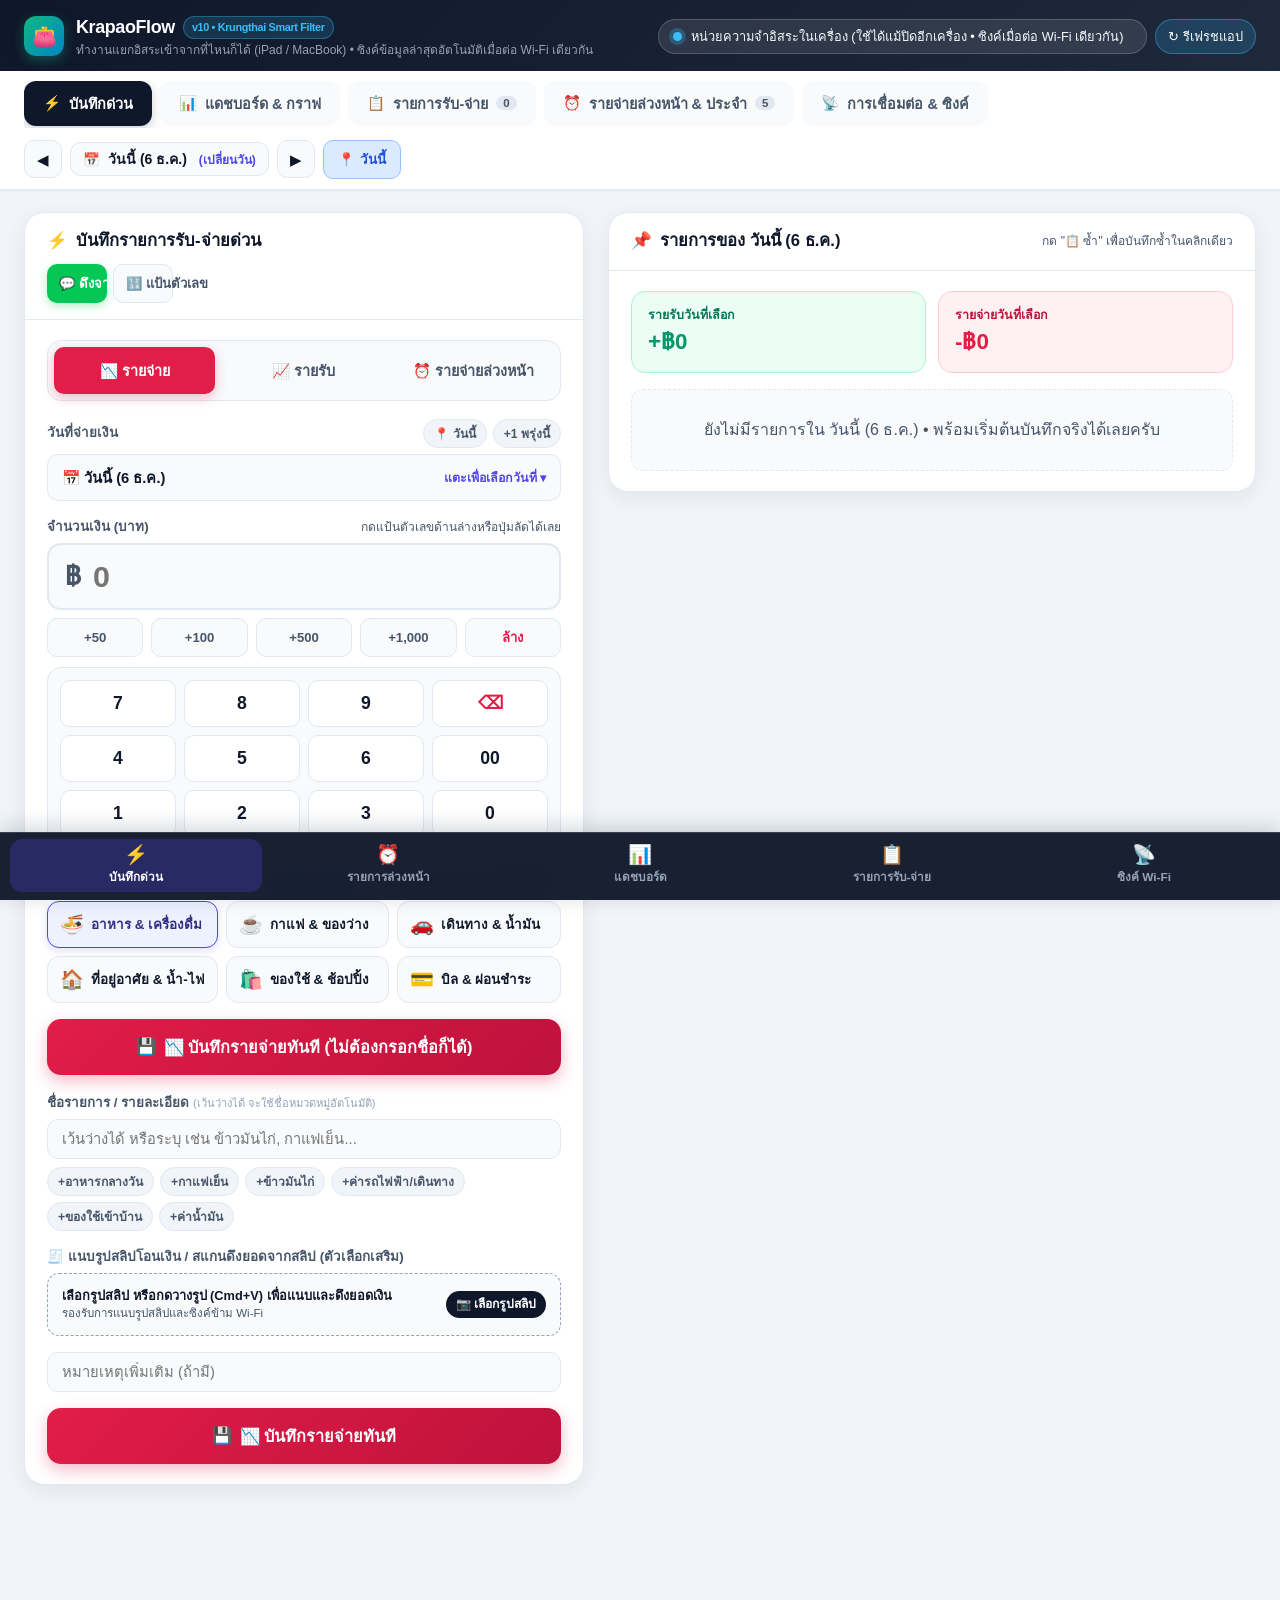
==== commit 8e6907c5: "v10: Strictly match only เงินเข้า/เงินออก: X บาท, block all promo/ad messages" ====
--- a/KrapaoFlow-Portable-App.html
+++ b/KrapaoFlow-Portable-App.html
@@ -1549,7 +1549,7 @@
         <div>
           <div class="brand-title">
             KrapaoFlow
-            <span class="brand-badge">v9 • WebApp Edition</span>
+            <span class="brand-badge">v10 • Krungthai Smart Filter</span>
           </div>
           <div style="font-size:0.75rem;color:#94A3B8;">
             ทำงานแยกอิสระเข้าจากที่ไหนก็ได้ (iPad / MacBook) • ซิงค์ข้อมูลล่าสุดอัตโนมัติเมื่อต่อ Wi-Fi เดียวกัน
@@ -2472,7 +2472,7 @@
   <!-- =================================================================
        MODAL 4: ปฏิทินเลือกวันที่แบบ Pure HTML (100% รองรับ iPad แนวตั้ง ไม่ใช้ UIKit DatePicker)
        ================================================================= -->
-  <div class="modal-backdrop" id="customCalendarModalBackdrop" role="dialog" aria-modal="true">
+  <div class="modal-backdrop" id="customCalendarModalBackdrop" role="dialog" aria-modal="true" style="z-index:280;">
     <div class="modal-card" style="max-width:420px;">
       <div class="modal-header">
         <div style="font-weight:800;font-size:1rem;">📅 เลือกวันที่</div>
@@ -2498,45 +2498,92 @@
   </div>
 
   <!-- =================================================================
-       MODAL 5: ดึงข้อมูลจากข้อความ Krungthai Connext / LINE (1-Click Smart Import)
+       MODAL 5: ดึงข้อมูลจากไฟล์ประวัติแชท LINE / Krungthai Connext (1-Click Multi-Import)
        ================================================================= -->
   <div class="modal-backdrop" id="lineImportModalBackdrop" role="dialog" aria-modal="true">
-    <div class="modal-card" style="max-width:540px;">
+    <div class="modal-card" style="max-width:560px;">
       <div class="modal-header" style="background:#06C755;">
         <div style="font-weight:800;font-size:1.05rem;display:flex;align-items:center;gap:8px;">
           <span>💬</span>
-          <span>ดึงข้อมูลจาก Krungthai Connext & LINE</span>
+          <span>นำเข้าประวัติแชท Krungthai Connext (ดึงทีเดียวทั้งเดือน)</span>
         </div>
         <button type="button" id="btnCloseLineImportModal" style="background:transparent;border:none;color:#FFF;font-size:1.3rem;cursor:pointer;">✕</button>
       </div>
       <div class="modal-body">
         <div style="background:#F0FDF4;border:1px solid #BBF7D0;border-radius:12px;padding:12px 14px;margin-bottom:14px;font-size:0.82rem;color:#166534;line-height:1.5;">
-          <strong>📱 วิธีใช้งานง่ายๆ ใน 2 ขั้นตอน:</strong><br/>
-          1. ในแอป LINE เปิดแชท <strong>Krungthai Connext</strong> ➔ <strong>กดค้างที่ข้อความแจ้งเตือน</strong> ➔ แตะ <strong>"คัดลอก" (Copy)</strong> (จะเลือกหลายๆ ข้อความก็ได้)<br/>
-          2. สลับมาที่นี่ กดปุ่มสีเขียว <strong>"📋 วางข้อความที่ก็อปมา"</strong> ด้านล่างนี้ได้เลย ระบบจะแกะยอดเงิน วันที่ และรายการให้ทันที!
+          <strong>📁 วิธีส่งออกไฟล์แชทจาก LINE (ทำครั้งเดียวได้ 20-100 รายการ):</strong><br/>
+          1. ใน LINE แชท <strong>Krungthai Connext</strong> กดปุ่ม <strong>`≡` (มุมขวาบน) ➔ `⚙️ ตั้งค่า` ➔ "ส่งออกประวัติการแชท"</strong><br/>
+          2. จะได้ไฟล์ <strong>.txt</strong> กดเลือกไฟล์นั้นด้านล่างนี้ได้เลย ระบบจะแยกทุกรายการให้ทันทีครับ!
         </div>
 
+        <!-- Big File Drop Zone & Selection Button -->
+        <div id="lineFileDropZone" style="border:2px dashed #06C755;background:#F8FAFC;border-radius:14px;padding:20px 16px;text-align:center;cursor:pointer;margin-bottom:14px;transition:all 0.2s;">
+          <input type="file" id="lineChatFileInput" accept=".txt,text/plain" style="display:none;" />
+          <div style="font-size:2rem;margin-bottom:6px;">📂</div>
+          <div style="font-weight:800;font-size:0.95rem;color:#0F172A;margin-bottom:4px;" id="lineDropZoneTitle">
+            แตะที่นี่เพื่อเลือกไฟล์แชท LINE (.txt)
+          </div>
+          <div style="font-size:0.78rem;color:#64748B;">
+            หรือลากไฟล์ .txt ที่ได้จาก LINE มาวางตรงนี้ (ดึงได้หมดทั้ง 20-100 รายการ)
+          </div>
+        </div>
+
+        <!-- Strict Krungthai Keyword Filter -->
+        <div style="background:#ECFDF5;border:1px solid #A7F3D0;border-radius:12px;padding:10px 12px;margin-bottom:10px;">
+          <div style="font-weight:800;font-size:0.82rem;color:#065F46;margin-bottom:6px;">
+            🎯 เลือกรายการที่ต้องการดึง (ข้อความอื่นๆ ในแชทจะถูกข้ามทั้งหมด):
+          </div>
+          <div style="display:flex;gap:6px;flex-wrap:wrap;">
+            <button type="button" class="quick-tag" data-line-type-filter="both" style="background:#059669;color:#FFF;border-color:#059669;font-weight:700;">
+              🔄 ทั้ง "เงินเข้า" และ "เงินออก"
+            </button>
+            <button type="button" class="quick-tag" data-line-type-filter="income_only">
+              📈 เฉพาะ "เงินเข้า" เท่านั้น
+            </button>
+            <button type="button" class="quick-tag" data-line-type-filter="expense_only">
+              📉 เฉพาะ "เงินออก" เท่านั้น
+            </button>
+          </div>
+        </div>
+
+        <!-- Date Range Filter (100% Pure HTML - Zero UIKit DatePicker) -->
+        <div style="background:#F8FAFC;border:1px solid var(--border-color);border-radius:12px;padding:10px 12px;margin-bottom:12px;">
+          <div style="display:flex;justify-content:space-between;align-items:center;margin-bottom:8px;flex-wrap:wrap;gap:6px;">
+            <span style="font-weight:800;font-size:0.82rem;color:var(--text-main);">📅 เลือกช่วงวันที่ต้องการดึง:</span>
+            <div style="display:flex;gap:4px;flex-wrap:wrap;">
+              <button type="button" class="quick-tag" data-line-range="all" style="background:#0F172A;color:#FFF;border-color:#0F172A;">ทั้งหมด</button>
+              <button type="button" class="quick-tag" data-line-range="today">วันนี้</button>
+              <button type="button" class="quick-tag" data-line-range="7d">7 วันล่าสุด</button>
+              <button type="button" class="quick-tag" data-line-range="month">เดือนนี้</button>
+            </div>
+          </div>
+          <div style="display:grid;grid-template-columns:1fr auto 1fr;gap:8px;align-items:center;">
+            <input type="hidden" id="lineFilterStartInput" />
+            <button type="button" class="text-input" id="btnOpenLineStartCal" style="padding:7px 10px;font-size:0.8rem;font-weight:700;text-align:left;cursor:pointer;">
+              <span id="lineFilterStartText">ตั้งแต่: ทั้งหมด</span>
+            </button>
+            <span style="font-size:0.8rem;color:var(--text-secondary);font-weight:700;">ถึง</span>
+            <input type="hidden" id="lineFilterEndInput" />
+            <button type="button" class="text-input" id="btnOpenLineEndCal" style="padding:7px 10px;font-size:0.8rem;font-weight:700;text-align:left;cursor:pointer;">
+              <span id="lineFilterEndText">ถึง: ทั้งหมด</span>
+            </button>
+          </div>
+        </div>
+
+        <!-- Or Paste Manually Toggle -->
         <div style="margin-bottom:12px;">
           <div style="display:flex;justify-content:space-between;align-items:center;margin-bottom:6px;">
-            <label class="form-label">กล่องข้อความจาก LINE / Krungthai Connext:</label>
-            <button type="button" class="quick-amt-btn" id="btnPasteClipboardLine" style="background:#06C755;color:#FFF;border:none;font-weight:700;padding:5px 12px;font-size:0.78rem;">
-              📋 แตะเพื่อวางข้อความที่ก็อปมา
+            <label class="form-label" style="font-size:0.78rem;color:var(--text-secondary);">หรือคัดลอกข้อความในไฟล์มาวางในช่องนี้:</label>
+            <button type="button" class="quick-amt-btn" id="btnPasteClipboardLine" style="background:#06C755;color:#FFF;border:none;font-weight:700;padding:4px 10px;font-size:0.75rem;">
+              📋 วางจากคลิปบอร์ด
             </button>
           </div>
-          <textarea id="lineImportTextarea" class="text-input" style="height:110px;font-size:0.86rem;resize:vertical;" placeholder="วางข้อความที่คัดลอกมาจาก Krungthai Connext เช่น
-เงินโอนออก
-จำนวนเงิน 200.00 บาท
-วันที่ 23 พ.ย. 69
-ไปยัง ค่าเน็ต
-
-หรือข้อความจดหลายบรรทัด เช่น:
-23 พย ค่าเน็ต 200
-1 ธค Google AI pro 279"></textarea>
+          <textarea id="lineImportTextarea" class="text-input" style="height:90px;font-size:0.82rem;resize:vertical;" placeholder="เนื้อหาไฟล์แชท LINE หรือข้อความ Krungthai Connext จะแสดงที่นี่..."></textarea>
         </div>
 
         <div style="display:flex;gap:8px;margin-bottom:16px;">
           <button type="button" class="btn-submit" id="btnParseLineText" style="background:#0F172A;color:#FFF;padding:10px;font-size:0.9rem;">
-            🔍 สแกนและถอดรหัสรายการ
+            🔍 สแกนและถอดรหัสทุกรายการ
           </button>
           <button type="button" class="quick-amt-btn" id="btnClearLineText" style="flex:0;white-space:nowrap;padding:0 14px;">
             ล้าง
@@ -2545,13 +2592,19 @@
 
         <!-- Parsed Results Container -->
         <div id="lineImportPreviewWrap" style="display:none;">
-          <div style="font-weight:800;font-size:0.9rem;margin-bottom:8px;display:flex;justify-content:space-between;align-items:center;">
-            <span>รายการที่ระบบตรวจพบ (<span id="lineDetectedCount">0</span> รายการ):</span>
-            <span style="font-size:0.75rem;color:var(--text-secondary);">ตรวจทานก่อนบันทึก</span>
+          <div style="background:#EEF2FF;border:1px solid #C7D2FE;border-radius:12px;padding:10px 14px;margin-bottom:12px;display:flex;align-items:center;justify-content:space-between;flex-wrap:wrap;gap:8px;">
+            <div>
+              <span style="font-weight:800;color:#1E1B4B;font-size:0.95rem;">ตรวจพบทั้งหมด <span id="lineDetectedCount">0</span> รายการ</span>
+            </div>
+            <div style="display:flex;gap:12px;font-size:0.82rem;font-weight:700;">
+              <span style="color:#059669;" id="lineTotalIncomeSummary">+฿0</span>
+              <span style="color:#E11D48;" id="lineTotalExpenseSummary">-฿0</span>
+            </div>
           </div>
-          <div id="lineParsedList" style="max-height:220px;overflow-y:auto;display:flex;flex-direction:column;gap:8px;margin-bottom:14px;"></div>
-
-          <button type="button" class="btn-submit scheduled" id="btnConfirmSaveLineItems" style="font-size:0.95rem;padding:12px;">
+
+          <div id="lineParsedList" style="max-height:260px;overflow-y:auto;display:flex;flex-direction:column;gap:8px;margin-bottom:14px;"></div>
+
+          <button type="button" class="btn-submit scheduled" id="btnConfirmSaveLineItems" style="font-size:1rem;padding:13px;">
             💾 ยืนยันบันทึกทุกรายการเข้าแอปทันที
           </button>
         </div>
@@ -4552,6 +4605,8 @@
     if (ctx === 'target') return (state.store.settings && state.store.settings.targetDate) || getTodayStr(15);
     if (ctx === 'scheduled') return document.getElementById('schDueDateInput').value || getTodayStr(7);
     if (ctx === 'editTx') return document.getElementById('editTxDateInput').value || state.selectedDate;
+    if (ctx === 'lineStart') return document.getElementById('lineFilterStartInput').value || getTodayStr(-7);
+    if (ctx === 'lineEnd') return document.getElementById('lineFilterEndInput').value || getTodayStr(0);
     return state.selectedDate;
   }
 
@@ -4621,6 +4676,20 @@
       document.getElementById('editTxDateInput').value = dateStr;
       const editDateBtn = document.getElementById('btnOpenEditTxCalendar');
       if (editDateBtn) editDateBtn.textContent = '📅 ' + formatThaiDate(dateStr, true);
+    } else if (ctx === 'lineStart') {
+      document.getElementById('lineFilterStartInput').value = dateStr;
+      const el = document.getElementById('lineFilterStartText');
+      if (el) el.textContent = 'ตั้งแต่: ' + formatThaiDate(dateStr, false);
+      if ((document.getElementById('lineImportTextarea').value || '').trim()) {
+        doParseAndRenderLineText();
+      }
+    } else if (ctx === 'lineEnd') {
+      document.getElementById('lineFilterEndInput').value = dateStr;
+      const el = document.getElementById('lineFilterEndText');
+      if (el) el.textContent = 'ถึง: ' + formatThaiDate(dateStr, false);
+      if ((document.getElementById('lineImportTextarea').value || '').trim()) {
+        doParseAndRenderLineText();
+      }
     }
     document.getElementById('customCalendarModalBackdrop').classList.remove('open');
     renderAll();
@@ -5460,6 +5529,58 @@
       });
     }
 
+    // LINE Chat File Drag & Drop + File Selection
+    const lineDropZone = document.getElementById('lineFileDropZone');
+    const lineFileInput = document.getElementById('lineChatFileInput');
+
+    if (lineDropZone && lineFileInput) {
+      lineDropZone.addEventListener('click', () => {
+        lineFileInput.click();
+      });
+
+      lineFileInput.addEventListener('change', e => {
+        if (e.target.files && e.target.files[0]) {
+          handleLineChatFile(e.target.files[0]);
+        }
+      });
+
+      lineDropZone.addEventListener('dragover', e => {
+        e.preventDefault();
+        lineDropZone.style.background = '#ECFDF5';
+        lineDropZone.style.borderColor = '#059669';
+      });
+
+      lineDropZone.addEventListener('dragleave', e => {
+        e.preventDefault();
+        lineDropZone.style.background = '#F8FAFC';
+        lineDropZone.style.borderColor = '#06C755';
+      });
+
+      lineDropZone.addEventListener('drop', e => {
+        e.preventDefault();
+        lineDropZone.style.background = '#F8FAFC';
+        lineDropZone.style.borderColor = '#06C755';
+        if (e.dataTransfer && e.dataTransfer.files && e.dataTransfer.files[0]) {
+          handleLineChatFile(e.dataTransfer.files[0]);
+        }
+      });
+    }
+
+    function handleLineChatFile(file) {
+      if (!file) return;
+      const titleEl = document.getElementById('lineDropZoneTitle');
+      if (titleEl) titleEl.textContent = `📂 ไฟล์: ${file.name}`;
+
+      const reader = new FileReader();
+      reader.onload = ev => {
+        const text = ev.target.result || '';
+        document.getElementById('lineImportTextarea').value = text;
+        doParseAndRenderLineText();
+        showToast(`อ่านไฟล์ "${file.name}" เรียบร้อยแล้ว!`, '📄');
+      };
+      reader.readAsText(file);
+    }
+
     const btnPasteLine = document.getElementById('btnPasteClipboardLine');
     if (btnPasteLine) {
       btnPasteLine.addEventListener('click', async () => {
@@ -5480,6 +5601,84 @@
       });
     }
 
+    // Strict Krungthai Type Filter (income_only default per user request)
+    document.querySelectorAll('[data-line-type-filter]').forEach(btn => {
+      btn.addEventListener('click', () => {
+        document.querySelectorAll('[data-line-type-filter]').forEach(b => {
+          b.style.background = '';
+          b.style.color = '';
+          b.style.borderColor = '';
+          b.style.fontWeight = '';
+        });
+        btn.style.background = '#059669';
+        btn.style.color = '#FFF';
+        btn.style.borderColor = '#059669';
+        btn.style.fontWeight = '700';
+
+        lineImportTypeFilter = btn.dataset.lineTypeFilter || 'income_only';
+        if ((document.getElementById('lineImportTextarea').value || '').trim()) {
+          doParseAndRenderLineText();
+        }
+      });
+    });
+
+    // Date Range Filter Controls inside LINE Import Modal
+    const btnOpenLineStart = document.getElementById('btnOpenLineStartCal');
+    if (btnOpenLineStart) btnOpenLineStart.addEventListener('click', () => openCustomCalendarModal('lineStart'));
+
+    const btnOpenLineEnd = document.getElementById('btnOpenLineEndCal');
+    if (btnOpenLineEnd) btnOpenLineEnd.addEventListener('click', () => openCustomCalendarModal('lineEnd'));
+
+    document.querySelectorAll('[data-line-range]').forEach(btn => {
+      btn.addEventListener('click', () => {
+        document.querySelectorAll('[data-line-range]').forEach(b => {
+          b.style.background = '';
+          b.style.color = '';
+          b.style.borderColor = '';
+        });
+        btn.style.background = '#0F172A';
+        btn.style.color = '#FFF';
+        btn.style.borderColor = '#0F172A';
+
+        const mode = btn.dataset.lineRange;
+        const startIn = document.getElementById('lineFilterStartInput');
+        const endIn = document.getElementById('lineFilterEndInput');
+        const startTxt = document.getElementById('lineFilterStartText');
+        const endTxt = document.getElementById('lineFilterEndText');
+
+        if (mode === 'all') {
+          startIn.value = '';
+          endIn.value = '';
+          if (startTxt) startTxt.textContent = 'ตั้งแต่: ทั้งหมด';
+          if (endTxt) endTxt.textContent = 'ถึง: ทั้งหมด';
+        } else if (mode === 'today') {
+          const t = getTodayStr(0);
+          startIn.value = t;
+          endIn.value = t;
+          if (startTxt) startTxt.textContent = 'ตั้งแต่: ' + formatThaiDate(t, false);
+          if (endTxt) endTxt.textContent = 'ถึง: ' + formatThaiDate(t, false);
+        } else if (mode === '7d') {
+          const s = getTodayStr(-6);
+          const e = getTodayStr(0);
+          startIn.value = s;
+          endIn.value = e;
+          if (startTxt) startTxt.textContent = 'ตั้งแต่: ' + formatThaiDate(s, false);
+          if (endTxt) endTxt.textContent = 'ถึง: ' + formatThaiDate(e, false);
+        } else if (mode === 'month') {
+          const t = getTodayStr(0);
+          const s = t.slice(0, 7) + '-01';
+          startIn.value = s;
+          endIn.value = t;
+          if (startTxt) startTxt.textContent = 'ตั้งแต่: ' + formatThaiDate(s, false);
+          if (endTxt) endTxt.textContent = 'ถึง: ' + formatThaiDate(t, false);
+        }
+
+        if ((document.getElementById('lineImportTextarea').value || '').trim()) {
+          doParseAndRenderLineText();
+        }
+      });
+    });
+
     const btnParseLine = document.getElementById('btnParseLineText');
     if (btnParseLine) {
       btnParseLine.addEventListener('click', () => {
@@ -5492,6 +5691,8 @@
       btnClearLine.addEventListener('click', () => {
         document.getElementById('lineImportTextarea').value = '';
         document.getElementById('lineImportPreviewWrap').style.display = 'none';
+        const titleEl = document.getElementById('lineDropZoneTitle');
+        if (titleEl) titleEl.textContent = 'แตะที่นี่เพื่อเลือกไฟล์แชท LINE (.txt)';
         parsedLineItems = [];
       });
     }
@@ -5501,7 +5702,7 @@
       btnConfirmLine.addEventListener('click', () => {
         const checkedItems = parsedLineItems.filter(item => item.checked);
         if (checkedItems.length === 0) {
-          showToast('กรุณาเลือกอย่างน้อย 1 รายการเพื่อบันทึกครับ', '⚠️');
+          showToast('ไม่มีรายการใหม่ที่เลือกไว้สำหรับบันทึกครับ', '⚠️');
           return;
         }
 
@@ -5509,7 +5710,13 @@
         const todayStr = getTodayStr(0);
 
         checkedItems.forEach((item, idx) => {
-          // If date is in the future, save as scheduled expense; otherwise save as transaction
+          const noteParts = ['นำเข้าจาก Krungthai / LINE'];
+          if (item.txTime) noteParts.push(`เวลา ${item.txTime}`);
+          if (item.balanceAfter !== null && item.balanceAfter !== undefined) {
+            noteParts.push(`ยอดคงเหลือ ${formatCurrency(item.balanceAfter)}`);
+          }
+          const noteStr = noteParts.join(' • ');
+
           if (item.date > todayStr) {
             state.store.scheduledExpenses.push({
               id: `sch-line-${now}-${idx}`,
@@ -5520,7 +5727,10 @@
               recurrence: 'none',
               installmentCurrent: 0,
               installmentTotal: 0,
-              note: 'นำเข้าจาก Krungthai / LINE',
+              note: noteStr,
+              txTime: item.txTime || '',
+              balanceAfter: item.balanceAfter !== undefined ? item.balanceAfter : null,
+              importFingerprint: item.fingerprint,
               isPaid: false,
               updatedAt: now + idx,
               device: deviceProfile.name,
@@ -5533,8 +5743,11 @@
               amount: item.amount,
               category: item.category || (item.type === 'income' ? 'inc_salary' : 'exp_bills'),
               title: item.title,
-              note: 'นำเข้าจาก Krungthai / LINE',
+              note: noteStr,
               date: item.date,
+              txTime: item.txTime || '',
+              balanceAfter: item.balanceAfter !== undefined ? item.balanceAfter : null,
+              importFingerprint: item.fingerprint,
               slipDataUrl: null,
               createdAt: now + idx,
               updatedAt: now + idx,
@@ -5550,45 +5763,125 @@
         document.getElementById('lineImportModalBackdrop').classList.remove('open');
         document.getElementById('lineImportTextarea').value = '';
         document.getElementById('lineImportPreviewWrap').style.display = 'none';
+        const titleEl = document.getElementById('lineDropZoneTitle');
+        if (titleEl) titleEl.textContent = 'แตะที่นี่เพื่อเลือกไฟล์แชท LINE (.txt)';
         parsedLineItems = [];
-        showToast(`บันทึก ${checkedItems.length} รายการจาก LINE เรียบร้อยแล้ว!`, '🎉');
+        showToast(`บันทึก ${checkedItems.length} รายการใหม่จาก LINE เรียบร้อยแล้ว!`, '🎉');
       });
     }
   }
 
   let parsedLineItems = [];
+  let lineImportTypeFilter = 'both';
+
+  function isDuplicateLineItem(item, seenInBatch) {
+    // 1. Check within the same uploaded file
+    if (seenInBatch.has(item.fingerprint)) return true;
+
+    // 2. Check against existing active transactions & scheduled expenses
+    const existingList = [
+      ...activeTransactions(),
+      ...activeScheduledExpenses().map(s => ({ ...s, date: s.dueDate, type: 'expense' }))
+    ];
+
+    for (const ex of existingList) {
+      // Exact fingerprint match
+      if (ex.importFingerprint && ex.importFingerprint === item.fingerprint) {
+        return true;
+      }
+
+      // Composite match: Date + Time + Amount + Available Balance
+      const sameDate = ex.date === item.date;
+      const sameAmt = Math.abs(Number(ex.amount || 0) - Number(item.amount || 0)) < 0.005;
+      if (!sameDate || !sameAmt) continue;
+
+      const exTime = ex.txTime || '';
+      const exBal = ex.balanceAfter !== undefined && ex.balanceAfter !== null ? Number(ex.balanceAfter) : null;
+
+      if (item.txTime && exTime && item.balanceAfter !== null && exBal !== null) {
+        if (item.txTime === exTime && Math.abs(item.balanceAfter - exBal) < 0.005) {
+          return true;
+        }
+      } else if (item.txTime && exTime && item.txTime === exTime) {
+        return true;
+      } else if (item.balanceAfter !== null && exBal !== null && Math.abs(item.balanceAfter - exBal) < 0.005) {
+        return true;
+      }
+    }
+    return false;
+  }
 
   function doParseAndRenderLineText() {
     const rawText = document.getElementById('lineImportTextarea').value || '';
     if (!rawText.trim()) {
-      showToast('กรุณาวางข้อความจาก LINE ก่อนครับ', '⚠️');
+      showToast('กรุณาเลือกไฟล์หรือวางข้อความจาก LINE ก่อนครับ', '⚠️');
       return;
     }
 
-    parsedLineItems = parseLineOrBankText(rawText);
+    const allParsed = parseLineOrBankText(rawText);
+    const startDate = (document.getElementById('lineFilterStartInput') && document.getElementById('lineFilterStartInput').value) || '';
+    const endDate = (document.getElementById('lineFilterEndInput') && document.getElementById('lineFilterEndInput').value) || '';
+
+    const filteredByDate = allParsed.filter(item => {
+      if (startDate && item.date < startDate) return false;
+      if (endDate && item.date > endDate) return false;
+      return true;
+    });
+
+    const seenInBatch = new Set();
+    parsedLineItems = filteredByDate.map(item => {
+      const dup = isDuplicateLineItem(item, seenInBatch);
+      seenInBatch.add(item.fingerprint);
+      return {
+        ...item,
+        isDuplicate: dup,
+        checked: !dup
+      };
+    });
+
     const wrap = document.getElementById('lineImportPreviewWrap');
     const countEl = document.getElementById('lineDetectedCount');
     const listEl = document.getElementById('lineParsedList');
-
-    if (parsedLineItems.length === 0) {
-      showToast('ไม่พบยอดเงินในข้อความ กรุณาตรวจสอบข้อความที่วางครับ', '⚠️');
+    const incSumEl = document.getElementById('lineTotalIncomeSummary');
+    const expSumEl = document.getElementById('lineTotalExpenseSummary');
+
+    if (allParsed.length === 0) {
+      showToast('ไม่พบรายการยอดเงินในไฟล์ กรุณาตรวจสอบไฟล์ที่เลือกครับ', '⚠️');
       wrap.style.display = 'none';
       return;
     }
 
-    countEl.textContent = parsedLineItems.length;
+    const newCount = parsedLineItems.filter(p => !p.isDuplicate).length;
+    const dupCount = parsedLineItems.filter(p => p.isDuplicate).length;
+    countEl.textContent = `${parsedLineItems.length} (ใหม่ ${newCount} • ซ้ำ ${dupCount})`;
     wrap.style.display = 'block';
 
+    const updateSummaries = () => {
+      const active = parsedLineItems.filter(p => p.checked);
+      const inc = active.filter(p => p.type === 'income').reduce((s, p) => s + p.amount, 0);
+      const exp = active.filter(p => p.type === 'expense').reduce((s, p) => s + p.amount, 0);
+      if (incSumEl) incSumEl.textContent = `เลือกเพิ่ม รับ: +${formatCurrency(inc)}`;
+      if (expSumEl) expSumEl.textContent = `จ่าย: -${formatCurrency(exp)}`;
+    };
+
+    updateSummaries();
+
+    if (parsedLineItems.length === 0) {
+      listEl.innerHTML = `<div style="padding:20px;text-align:center;color:var(--text-muted);font-size:0.85rem;">ไม่มีรายการในช่วงวันที่ที่เลือก (พบทั้งหมดในไฟล์ ${allParsed.length} รายการ)</div>`;
+      return;
+    }
+
     listEl.innerHTML = parsedLineItems.map((item, idx) => `
-      <div style="display:flex;align-items:center;justify-content:space-between;padding:10px 12px;background:#FFFFFF;border:1px solid var(--border-color);border-radius:10px;gap:10px;">
+      <div style="display:flex;align-items:center;justify-content:space-between;padding:10px 12px;background:${item.isDuplicate ? '#F8FAFC' : '#FFFFFF'};border:1px solid ${item.isDuplicate ? '#E2E8F0' : 'var(--border-color)'};border-radius:10px;gap:10px;opacity:${item.isDuplicate ? '0.68' : '1'};">
         <label style="display:flex;align-items:center;gap:10px;cursor:pointer;flex:1;min-width:0;">
           <input type="checkbox" data-line-chk="${idx}" ${item.checked ? 'checked' : ''} style="width:18px;height:18px;cursor:pointer;" />
           <div style="min-width:0;">
-            <div style="font-weight:700;font-size:0.88rem;color:var(--text-main);white-space:nowrap;overflow:hidden;text-overflow:ellipsis;">
-              ${escapeHtml(item.title)}
+            <div style="font-weight:700;font-size:0.86rem;color:var(--text-main);display:flex;align-items:center;gap:6px;flex-wrap:wrap;">
+              <span>${escapeHtml(item.title)}</span>
+              ${item.isDuplicate ? '<span style="font-size:0.7rem;background:#FEF3C7;color:#92400E;padding:1px 6px;border-radius:999px;font-weight:700;">🔁 ซ้ำ (ข้ามอัตโนมัติ)</span>' : '<span style="font-size:0.7rem;background:#DCFCE7;color:#166534;padding:1px 6px;border-radius:999px;font-weight:700;">✨ ใหม่</span>'}
             </div>
-            <div style="font-size:0.75rem;color:var(--text-secondary);">
-              📅 ${formatThaiDate(item.date, false)} • <span style="font-weight:700;color:${item.type === 'income' ? 'var(--income-color)' : 'var(--expense-color)'};">${item.type === 'income' ? '📈 รายรับ' : '📉 รายจ่าย'}</span>
+            <div style="font-size:0.74rem;color:var(--text-secondary);">
+              📅 ${formatThaiDate(item.date, false)}${item.txTime ? ` ⏰ ${item.txTime}` : ''} • <span style="font-weight:700;color:${item.type === 'income' ? 'var(--income-color)' : 'var(--expense-color)'};">${item.type === 'income' ? '📈 รายรับ' : '📉 รายจ่าย'}</span>${item.balanceAfter !== null ? ` • คงเหลือ ${formatCurrency(item.balanceAfter)}` : ''}
             </div>
           </div>
         </label>
@@ -5599,9 +5892,10 @@
     `).join('');
 
     listEl.querySelectorAll('[data-line-chk]').forEach(chk => {
-      chk.addEventListener('change', e => {
+      chk.addEventListener('change', () => {
         const i = Number(chk.dataset.lineChk);
         if (parsedLineItems[i]) parsedLineItems[i].checked = chk.checked;
+        updateSummaries();
       });
     });
   }
@@ -5619,94 +5913,148 @@
     const currentYear = new Date().getFullYear();
     const todayStr = getTodayStr(0);
 
-    let rawBlocks = text.split(/\n\s*\n/).map(b => b.trim()).filter(Boolean);
-    if (rawBlocks.length === 1 && text.includes('\n')) {
-      const lines = text.split('\n').map(l => l.trim()).filter(Boolean);
-      const isLineList = lines.every(l => /\d+/.test(l));
-      if (isLineList) rawBlocks = lines;
-    }
-
+    const rawLines = text.split(/\r?\n/);
     const results = [];
-
-    for (const block of rawBlocks) {
-      let type = 'expense';
-      if (/โอนเข้า|เงินเข้า|รับเงิน|ฝากเงิน|เงินโอนเข้า/i.test(block)) {
-        type = 'income';
+    let currentDate = todayStr;
+    let currentBlock = [];
+
+    function processBlock(blockLines, fallbackDate) {
+      if (!blockLines || blockLines.length === 0) return;
+      const blockText = blockLines.join('\n');
+
+      // 1. Separate available balance ("ยอดเงินที่ใช้ได้ X,XXX.XX บาท") FIRST so it never collides with transaction amount
+      let balanceAfter = null;
+      const balMatch = blockText.match(/ยอดเงินที่ใช้ได้\s*[:：]?\s*([0-9,]+(?:\.[0-9]{1,2})?)\s*(?:บาท)?/);
+      if (balMatch) {
+        balanceAfter = parseFloat(balMatch[1].replace(/,/g, ''));
       }
-
-      let amount = 0;
-      const ktAmt = block.match(/(?:จำนวนเงิน|จำนวน|ยอดเงิน|ยอด|฿)\s*([0-9,]+(?:\.[0-9]{1,2})?)\s*(?:บาท)?/);
-      if (ktAmt) {
-        amount = parseFloat(ktAmt[1].replace(/,/g, ''));
-      } else {
-        const numbers = block.match(/\b\d+(?:,\d{3})*(?:\.\d{2})?\b/g);
-        if (numbers) {
-          amount = parseFloat(numbers[numbers.length - 1].replace(/,/g, ''));
-        }
+      const textWithoutBalance = blockText.replace(/ยอดเงินที่ใช้ได้\s*[:：]?\s*[0-9,]+(?:\.[0-9]{1,2})?\s*(?:บาท)?/g, '');
+
+      // 2. STRICTLY match ONLY real Krungthai "เงินเข้า: X บาท" or "เงินออก: X บาท" alerts (ignore all promos, ads, OTPs, etc.)
+      const strictKtMatch = textWithoutBalance.match(/(เงินเข้า|เงินออก)\s*[:：]?\s*([0-9,]+(?:\.[0-9]{1,2})?)\s*บาท/);
+      if (!strictKtMatch) return;
+
+      const keyword = strictKtMatch[1];
+      const type = keyword === 'เงินเข้า' ? 'income' : 'expense';
+
+      if (lineImportTypeFilter === 'income_only' && type !== 'income') return;
+      if (lineImportTypeFilter === 'expense_only' && type !== 'expense') return;
+
+      const amount = parseFloat(strictKtMatch[2].replace(/,/g, ''));
+      if (!amount || isNaN(amount) || amount <= 0) return;
+
+      // 3. Extract date & time
+      let dateStr = fallbackDate || todayStr;
+      let txTime = '';
+
+      const lineTimeMatch = blockLines[0].match(/^(\d{1,2}:\d{2})(?:\t|\s)/);
+      if (lineTimeMatch) {
+        txTime = lineTimeMatch[1].padStart(5, '0');
       }
 
-      if (!amount || isNaN(amount) || amount <= 0) continue;
-
-      let dateStr = todayStr;
-      const dateMatch = block.match(/(\d{1,2})\s*(ม\.ค\.|มค|ก\.พ\.|กพ|มี\.ค\.|มีค|เม\.ย\.|เมย|พ\.ค\.|พค|มิ\.ย\.|มิย|ก\.ค\.|กค|ส\.ค\.|สค|ก\.ย\.|กย|ต\.ค\.|ตค|พ\.ย\.|พย|ธ\.ค\.|ธค)(?:\s*(\d{2,4}))?/);
-      if (dateMatch) {
-        const d = parseInt(dateMatch[1], 10);
-        const m = thaiMonths[dateMatch[2]];
+      const slashDateTime = blockText.match(/(\d{1,2})[\/\-](\d{1,2})[\/\-](\d{2,4})(?:\s+(\d{1,2}:\d{2}))?/);
+      const thaiDateMatch = blockText.match(/(\d{1,2})\s*(ม\.ค\.|มค|ก\.พ\.|กพ|มี\.ค\.|มีค|เม\.ย\.|เมย|พ\.ค\.|พค|มิ\.ย\.|มิย|ก\.ค\.|กค|ส\.ค\.|สค|ก\.ย\.|กย|ต\.ค\.|ตค|พ\.ย\.|พย|ธ\.ค\.|ธค)(?:\s*(\d{2,4}))?(?:\s+(?:เวลา\s*)?(\d{1,2}:\d{2}))?/);
+
+      if (slashDateTime) {
+        const d = parseInt(slashDateTime[1], 10);
+        const m = parseInt(slashDateTime[2], 10);
+        let yr = parseInt(slashDateTime[3], 10);
+        if (yr > 2500) yr -= 543;
+        else if (yr >= 50 && yr <= 99) yr = (2500 + yr) - 543;
+        else if (yr < 50) yr += 2000;
+        dateStr = `${yr}-${String(m).padStart(2, '0')}-${String(d).padStart(2, '0')}`;
+        if (slashDateTime[4]) txTime = slashDateTime[4].padStart(5, '0');
+      } else if (thaiDateMatch) {
+        const d = parseInt(thaiDateMatch[1], 10);
+        const m = thaiMonths[thaiDateMatch[2]];
         let y = currentYear;
-        if (dateMatch[3]) {
-          let yr = parseInt(dateMatch[3], 10);
+        if (thaiDateMatch[3]) {
+          let yr = parseInt(thaiDateMatch[3], 10);
           if (yr > 2500) yr -= 543;
           else if (yr >= 50 && yr <= 99) yr = (2500 + yr) - 543;
           else if (yr < 50) yr += 2000;
           y = yr;
         }
         dateStr = `${y}-${String(m).padStart(2, '0')}-${String(d).padStart(2, '0')}`;
-      } else {
-        const slashDate = block.match(/(\d{1,2})[\/\-](\d{1,2})[\/\-](\d{2,4})/);
-        if (slashDate) {
-          const d = parseInt(slashDate[1], 10);
-          const m = parseInt(slashDate[2], 10);
-          let yr = parseInt(slashDate[3], 10);
-          if (yr > 2500) yr -= 543;
-          else if (yr >= 50 && yr <= 99) yr = (2500 + yr) - 543;
-          else if (yr < 50) yr += 2000;
-          dateStr = `${yr}-${String(m).padStart(2, '0')}-${String(d).padStart(2, '0')}`;
-        }
+        if (thaiDateMatch[4]) txTime = thaiDateMatch[4].padStart(5, '0');
       }
 
+      // 4. Extract title
       let title = '';
-      const toMatch = block.match(/(?:ไปยัง|โอนให้|ชำระให้|จ่ายให้)\s*([^\n\r]+)/);
-      const fromMatch = block.match(/(?:จาก|รับจาก)\s*([^\n\r]+)/);
-      const billMatch = block.match(/(?:ชำระ|บิล)\s*([^\n\r]+)/);
+      const toMatch = blockText.match(/(?:ไปยัง|โอนให้|ชำระให้|จ่ายให้)\s*([^\n\r]+)/);
+      const fromMatch = blockText.match(/(?:รับจาก)\s*([^\n\r]+)/);
+      const acctMatch = blockText.match(/(?:เข้าบัญชี|จากบัญชี|บัญชี)\s*([X\d\-]+)/i);
 
       if (toMatch) {
         title = `โอนไป ${toMatch[1].trim()}`;
       } else if (fromMatch && type === 'income') {
         title = `รับจาก ${fromMatch[1].trim()}`;
-      } else if (billMatch) {
-        title = billMatch[0].trim();
+      } else if (acctMatch) {
+        title = `${type === 'income' ? 'เงินเข้าบัญชี' : 'เงินออกบัญชี'} ${acctMatch[1]}`;
       } else {
-        let cleaned = block
-          .replace(/(\d{1,2})\s*(ม\.ค\.|มค|ก\.พ\.|กพ|มี\.ค\.|มีค|เม\.ย\.|เมย|พ\.ค\.|พค|มิ\.ย\.|มิย|ก\.ค\.|กค|ส\.ค\.|สค|ก\.ย\.|กย|ต\.ค\.|ตค|พ\.ย\.|พย|ธ\.ค\.|ธค)(?:\s*\d{2,4})?/g, '')
-          .replace(/\b\d+(?:,\d{3})*(?:\.\d{2})?\b/g, '')
-          .replace(/(?:บาท|THB|จำนวนเงิน|จำนวน|ยอดเงิน|เงินโอนออก|เงินโอนเข้า|ชำระเงินสำเร็จ)/g, '')
-          .trim();
-        title = cleaned || (type === 'income' ? 'รับเงินโอน' : 'รายการทั่วไป');
+        const cleanFirstLine = blockLines[0].replace(/^\d{1,2}:\d{2}\s*(?:[^\t]+\t)?/, '').trim();
+        title = cleanFirstLine || (type === 'income' ? 'เงินเข้า Krungthai' : 'เงินออก Krungthai');
       }
 
       let category = type === 'income' ? 'inc_salary' : 'exp_bills';
-      if (/อาหาร|ข้าว|ก๋วยเตี๋ยว|ขนม|กาแฟ/i.test(title)) category = 'exp_food';
-      else if (/น้ำมัน|รถ|ทางด่วน/i.test(title)) category = 'exp_transport';
+      if (/อาหาร|ข้าว|ก๋วยเตี๋ยว|ขนม|กาแฟ|7-eleven|food/i.test(title)) category = 'exp_food';
+      else if (/น้ำมัน|รถ|ทางด่วน|ptt|bcp|shell/i.test(title)) category = 'exp_transport';
+
+      const fingerprint = `${dateStr}|${txTime}|${type}|${amount.toFixed(2)}|${balanceAfter !== null ? balanceAfter.toFixed(2) : ''}`;
 
       results.push({
         id: `import-${Date.now()}-${results.length}`,
         type,
         amount,
         date: dateStr,
+        txTime,
+        balanceAfter,
+        fingerprint,
         title,
         category,
         checked: true
       });
+    }
+
+    const isLineChatExport = text.includes('[LINE]') || text.includes('ประวัติการแชท') || /^\d{1,2}:\d{2}\t/m.test(text);
+
+    if (isLineChatExport) {
+      for (let i = 0; i < rawLines.length; i++) {
+        const line = rawLines[i].trim();
+        if (!line) continue;
+
+        const dHeader = line.match(/^(\d{4})[\/\.\-](\d{1,2})[\/\.\-](\d{1,2})/);
+        if (dHeader) {
+          if (currentBlock.length > 0) {
+            processBlock(currentBlock, currentDate);
+            currentBlock = [];
+          }
+          currentDate = `${dHeader[1]}-${String(dHeader[2]).padStart(2, '0')}-${String(dHeader[3]).padStart(2, '0')}`;
+          continue;
+        }
+
+        const isNewMsg = /^\d{1,2}:\d{2}(?:\t|\s{2,})/.test(line);
+        if (isNewMsg) {
+          if (currentBlock.length > 0) {
+            processBlock(currentBlock, currentDate);
+            currentBlock = [];
+          }
+        }
+        currentBlock.push(line);
+      }
+
+      if (currentBlock.length > 0) {
+        processBlock(currentBlock, currentDate);
+      }
+    } else {
+      let rawBlocks = text.split(/\n\s*\n/).map(b => b.trim()).filter(Boolean);
+      if (rawBlocks.length === 1 && text.includes('\n')) {
+        const lines = text.split('\n').map(l => l.trim()).filter(Boolean);
+        if (lines.every(l => /\d+/.test(l))) rawBlocks = lines;
+      }
+      for (const block of rawBlocks) {
+        processBlock(block.split('\n'), todayStr);
+      }
     }
 
     return results;
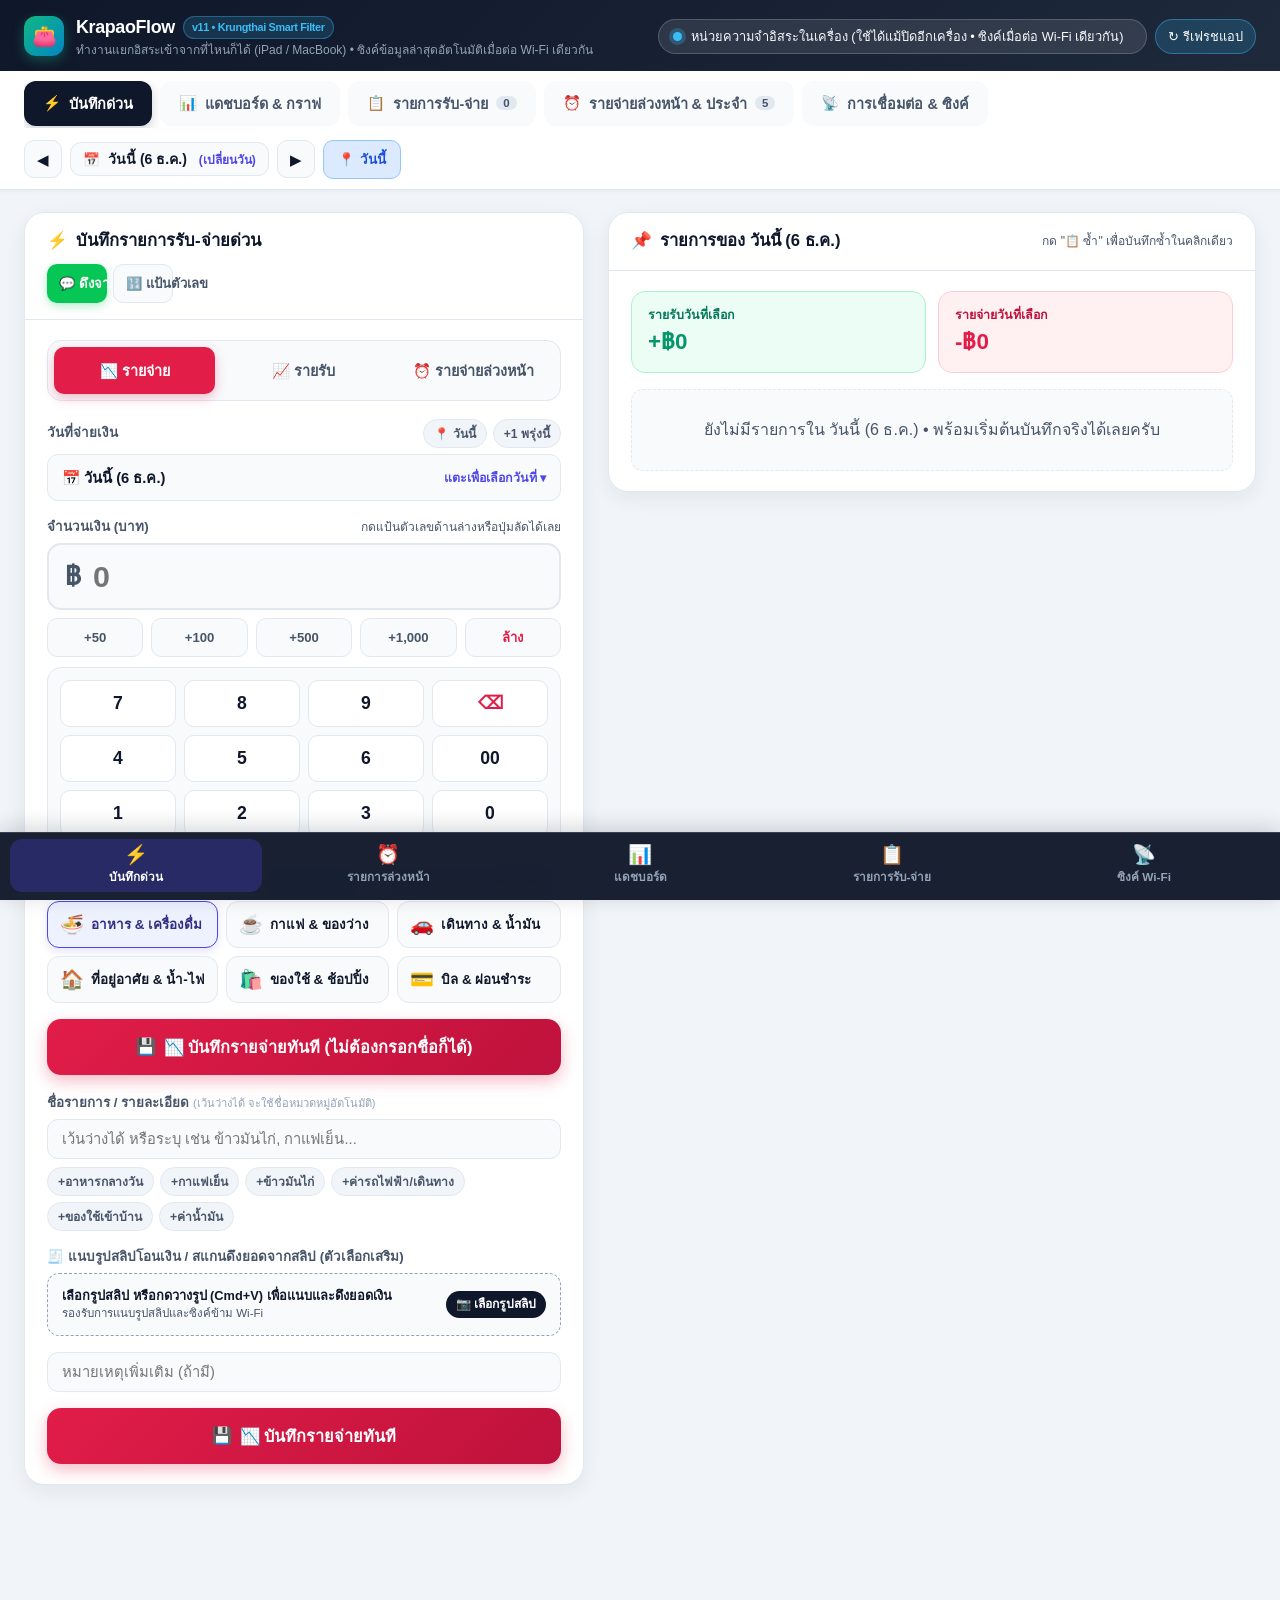
==== commit d51a69c5: "v11: Match all real Krungthai outgoing alerts (ถอนเงิน/โอนเงิน/ชำระเงิน/เงินออก) while blocking 100%" ====
--- a/KrapaoFlow-Portable-App.html
+++ b/KrapaoFlow-Portable-App.html
@@ -1549,7 +1549,7 @@
         <div>
           <div class="brand-title">
             KrapaoFlow
-            <span class="brand-badge">v10 • Krungthai Smart Filter</span>
+            <span class="brand-badge">v11 • Krungthai Smart Filter</span>
           </div>
           <div style="font-size:0.75rem;color:#94A3B8;">
             ทำงานแยกอิสระเข้าจากที่ไหนก็ได้ (iPad / MacBook) • ซิงค์ข้อมูลล่าสุดอัตโนมัติเมื่อต่อ Wi-Fi เดียวกัน
@@ -5930,17 +5930,20 @@
       }
       const textWithoutBalance = blockText.replace(/ยอดเงินที่ใช้ได้\s*[:：]?\s*[0-9,]+(?:\.[0-9]{1,2})?\s*(?:บาท)?/g, '');
 
-      // 2. STRICTLY match ONLY real Krungthai "เงินเข้า: X บาท" or "เงินออก: X บาท" alerts (ignore all promos, ads, OTPs, etc.)
-      const strictKtMatch = textWithoutBalance.match(/(เงินเข้า|เงินออก)\s*[:：]?\s*([0-9,]+(?:\.[0-9]{1,2})?)\s*บาท/);
-      if (!strictKtMatch) return;
-
-      const keyword = strictKtMatch[1];
-      const type = keyword === 'เงินเข้า' ? 'income' : 'expense';
+      // 2. STRICTLY match ONLY real Krungthai bank transaction alerts (must have ยอดเงินที่ใช้ได้ / เข้าบัญชี / จากบัญชี / เมื่อ DD/MM/YY)
+      const isRealBankAlert = /ยอดเงินที่ใช้ได้|เข้าบัญชี\s*[Xx\d\-]+|จากบัญชี\s*[Xx\d\-]+|เมื่อ\s*\d{1,2}\/\d{1,2}\/\d{2}/.test(blockText);
+      if (!isRealBankAlert) return;
+
+      const amtMatch = textWithoutBalance.match(/([0-9,]+(?:\.[0-9]{1,2})?)\s*บาท/);
+      if (!amtMatch) return;
+
+      const isIncomeKw = /(?:เงินเข้า|โอนเข้า|รับโอน|เงินฝาก|รับเงิน|เข้าบัญชี)/i.test(textWithoutBalance);
+      const type = isIncomeKw ? 'income' : 'expense';
 
       if (lineImportTypeFilter === 'income_only' && type !== 'income') return;
       if (lineImportTypeFilter === 'expense_only' && type !== 'expense') return;
 
-      const amount = parseFloat(strictKtMatch[2].replace(/,/g, ''));
+      const amount = parseFloat(amtMatch[1].replace(/,/g, ''));
       if (!amount || isNaN(amount) || amount <= 0) return;
 
       // 3. Extract date & time
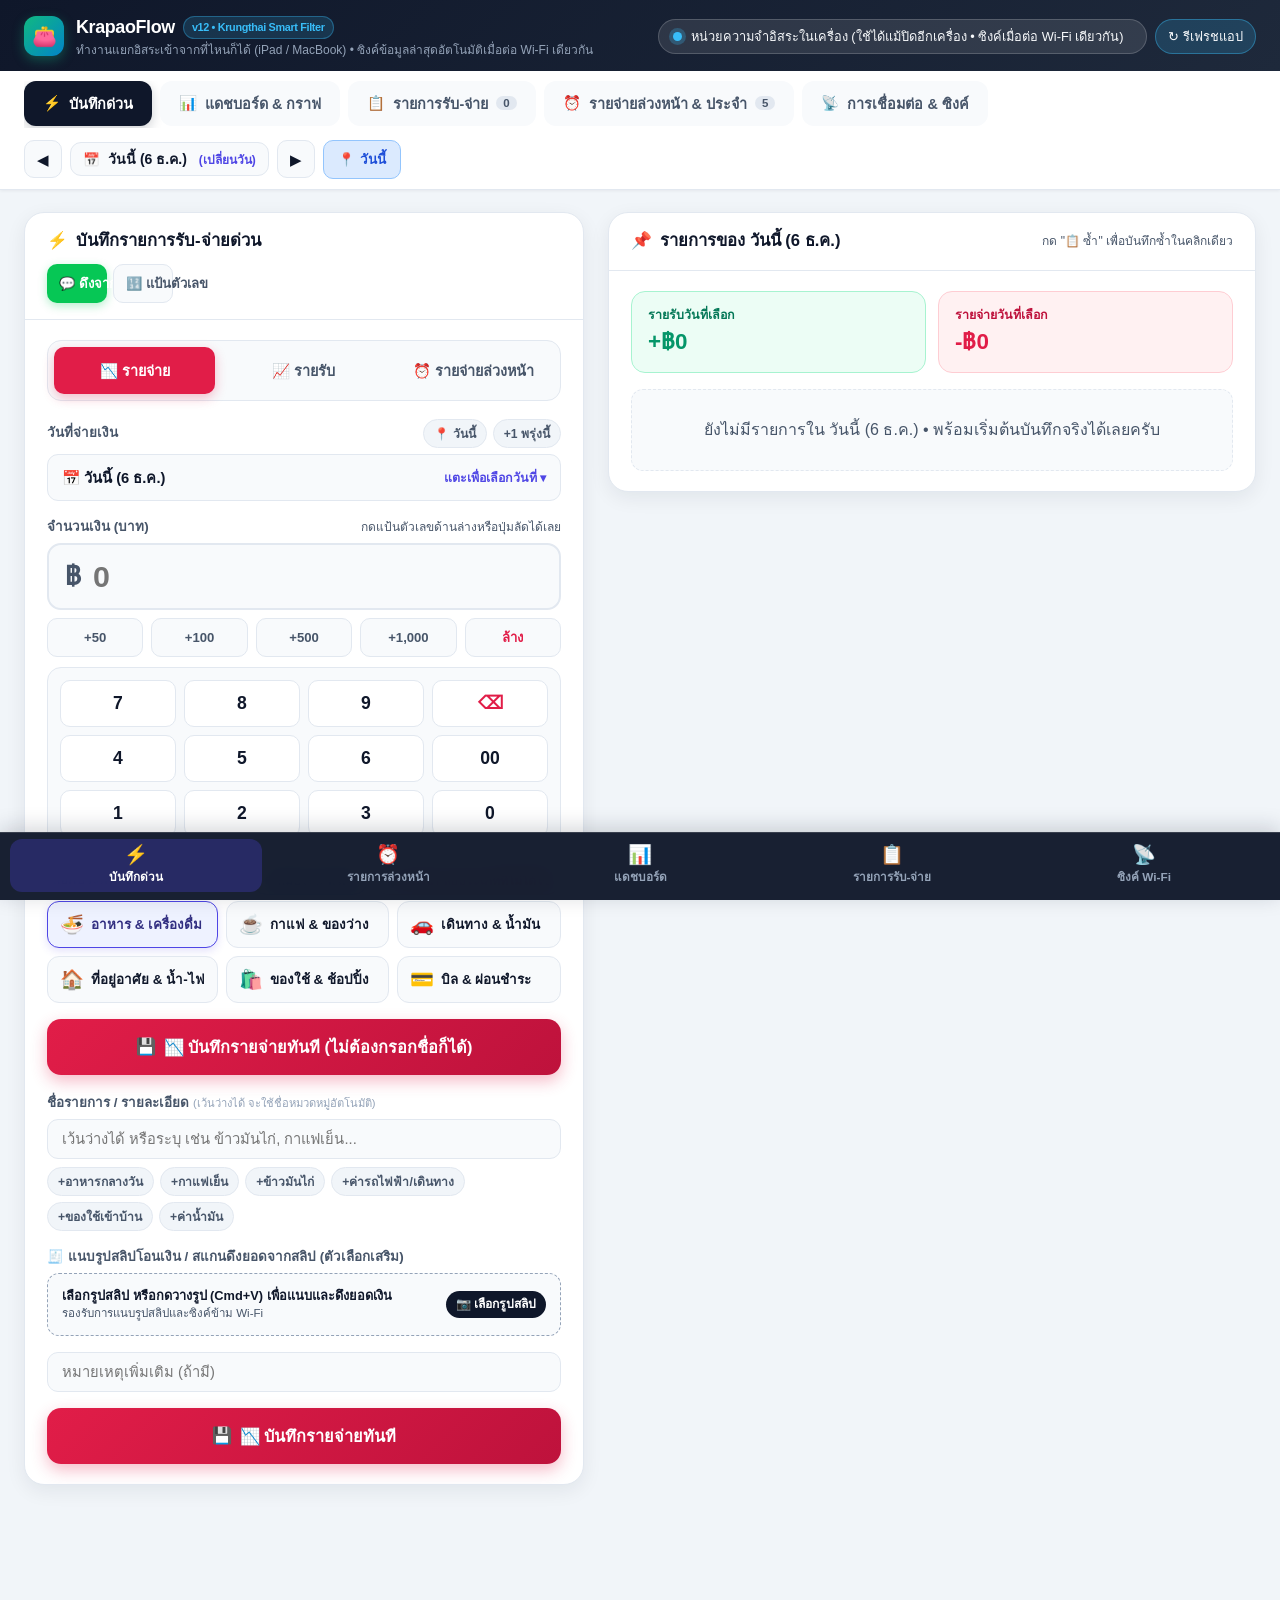
==== commit a36a0f48: "v12: Fix data wiped on refresh caused by replayed HARD_RESET history in ntfy.sh P2P poll" ====
--- a/KrapaoFlow-Portable-App.html
+++ b/KrapaoFlow-Portable-App.html
@@ -1549,7 +1549,7 @@
         <div>
           <div class="brand-title">
             KrapaoFlow
-            <span class="brand-badge">v11 • Krungthai Smart Filter</span>
+            <span class="brand-badge">v12 • Krungthai Smart Filter</span>
           </div>
           <div style="font-size:0.75rem;color:#94A3B8;">
             ทำงานแยกอิสระเข้าจากที่ไหนก็ได้ (iPad / MacBook) • ซิงค์ข้อมูลล่าสุดอัตโนมัติเมื่อต่อ Wi-Fi เดียวกัน
@@ -3061,7 +3061,20 @@
   function mergeIncomingStore(serverStore, forceReplace = false) {
     if (!serverStore) return;
 
-    if (forceReplace || (serverStore.resetEpoch && Number(serverStore.resetEpoch) > Number(state.store.resetEpoch || 0) && serverStore.transactions.length === 0)) {
+    const incomingReset = Number(serverStore.resetEpoch || 0);
+    const localReset = Number(state.store.resetEpoch || 0);
+
+    if (incomingReset > localReset) {
+      // Only remove items created/updated BEFORE the reset; preserve any newer items
+      state.store.transactions = (state.store.transactions || []).filter(
+        t => Number(t.updatedAt || t.createdAt || 0) > incomingReset
+      );
+      state.store.scheduledExpenses = (state.store.scheduledExpenses || []).filter(
+        s => Number(s.updatedAt || 0) > incomingReset
+      );
+      state.store.resetEpoch = incomingReset;
+      saveLocalStore();
+    } else if (forceReplace && incomingReset === localReset && (state.store.transactions || []).length === 0) {
       state.store = JSON.parse(JSON.stringify(serverStore));
       saveLocalStore();
       return;
@@ -3216,7 +3229,7 @@
             if (outer && outer.event === 'message' && outer.message) {
               const payload = JSON.parse(outer.message);
               if (payload && payload.store) {
-                mergeIncomingStore(payload.store, payload.type === 'HARD_RESET');
+                mergeIncomingStore(payload.store, false);
                 if (payload.originPeerId) {
                   p2pPeersMap.set(payload.originPeerId, {
                     peerId: payload.originPeerId,
